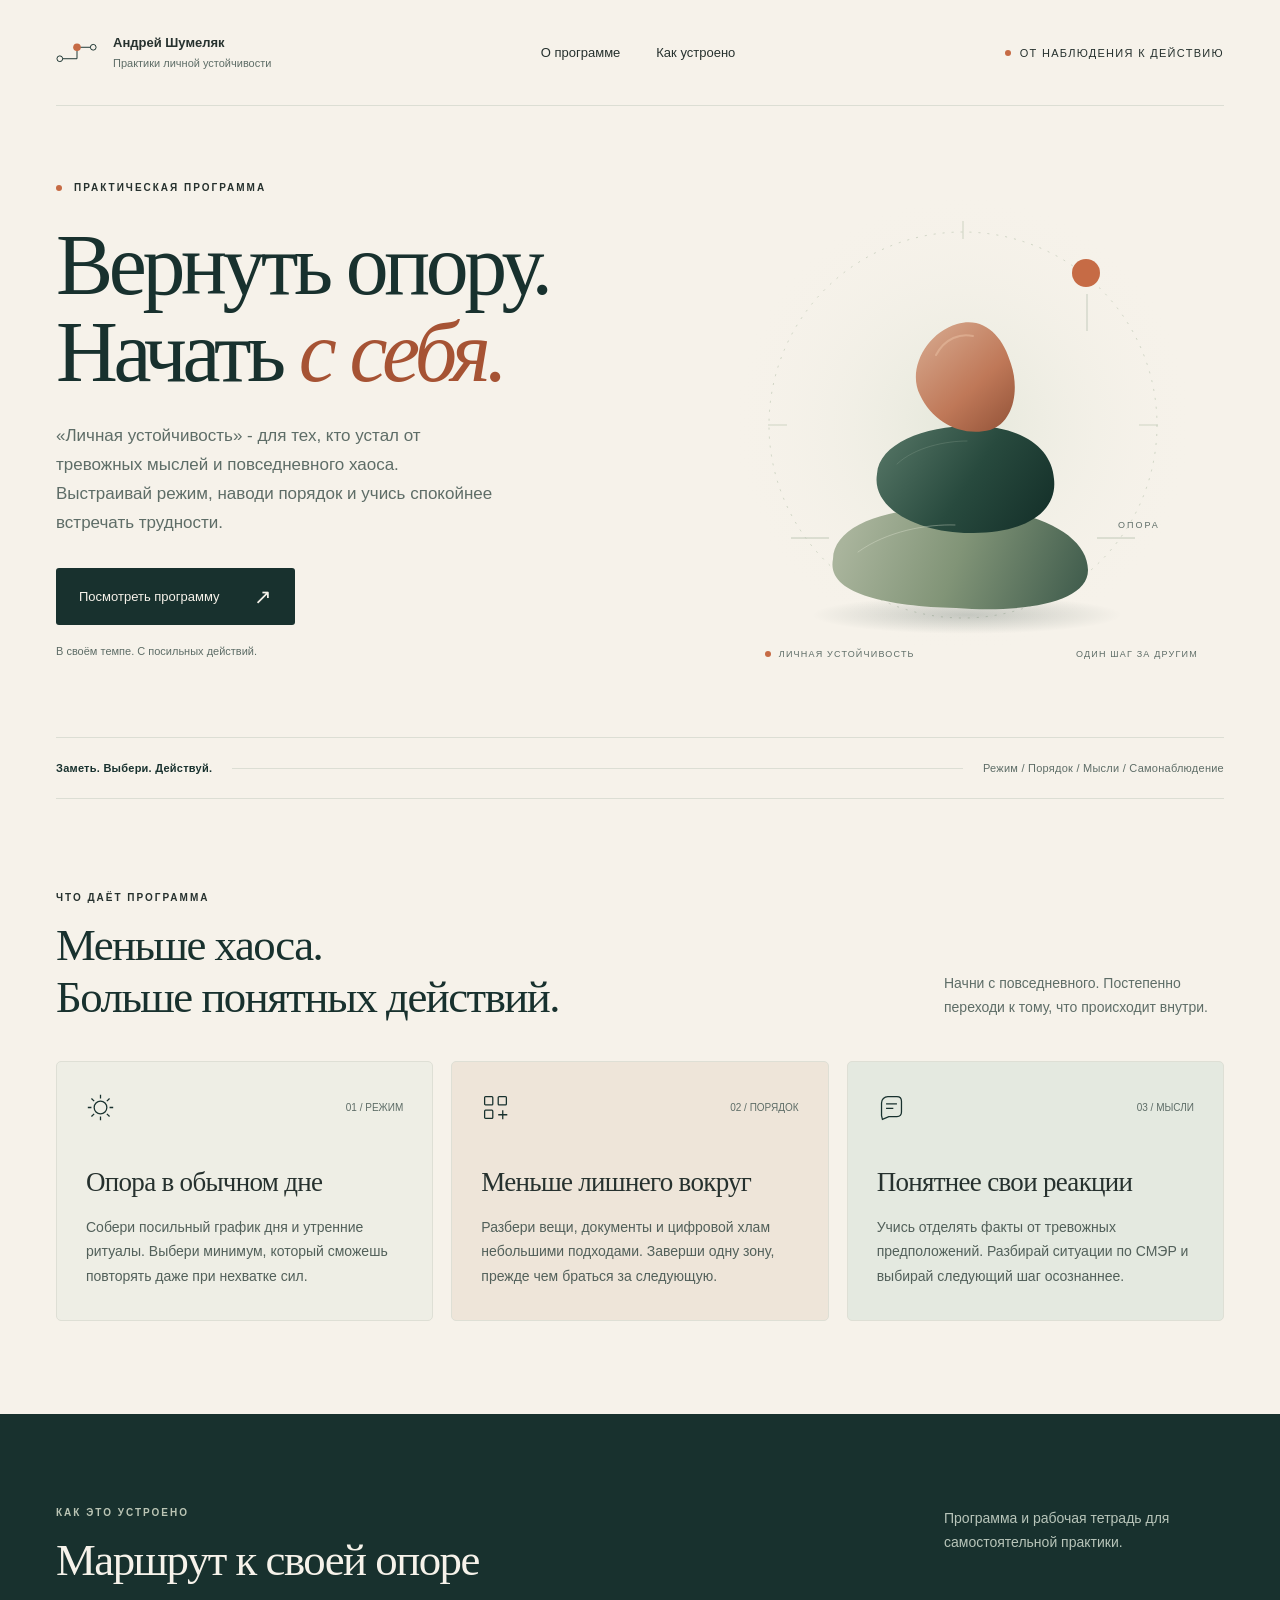
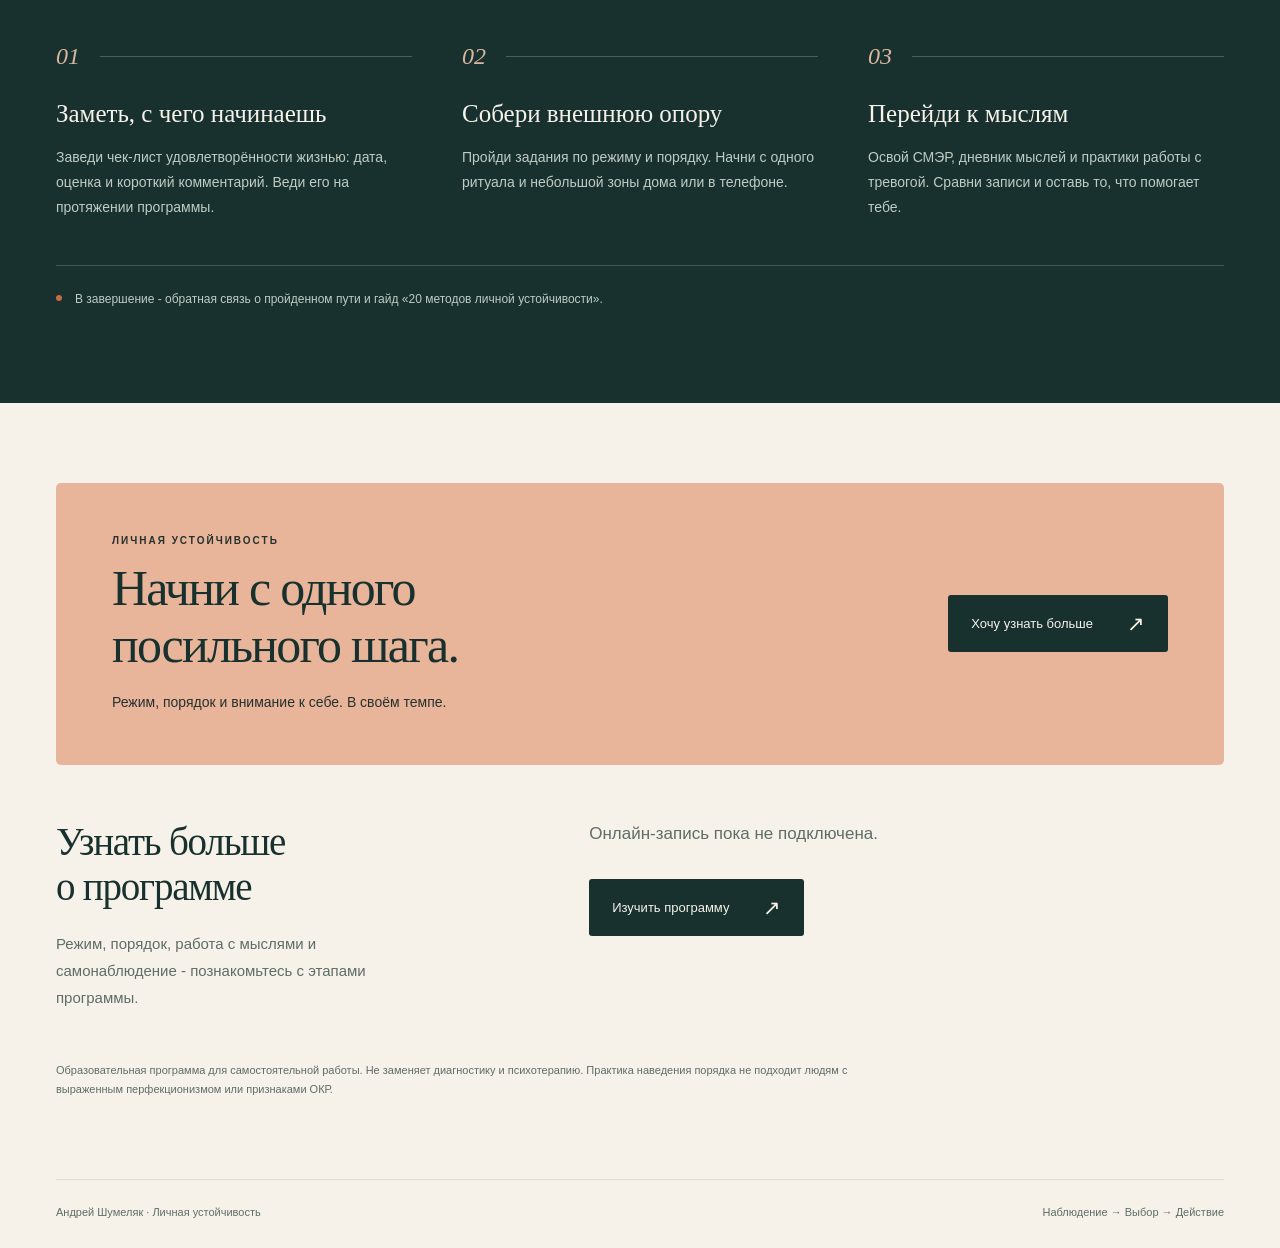
==== index.html @ 4fcd92a1 "Добавить публичную страницу программы" ====
<!doctype html>
<html lang="ru"><head><meta charset="utf-8"><meta name="viewport" content="width=device-width,initial-scale=1"><meta name="theme-color" content="#18312e"><meta name="description" content="Личная устойчивость - практическая программа Андрея Шумеляка. Режим, порядок и самонаблюдение: один посильный шаг за другим."><title>Личная устойчивость | Андрей Шумеляк</title>
<style>
:root{--paper:#f6f2ea;--forest:#18312e;--ink:#26312e;--muted:#5e6d67;--clay:#c66b45;--sage:#7b9172;--line:#dcded4}*{box-sizing:border-box}html{scroll-behavior:smooth;scroll-padding-top:28px}body{margin:0;background:var(--paper);color:var(--ink);font-family:Arial,sans-serif;-webkit-font-smoothing:antialiased}a{color:inherit;text-decoration:none}button{font:inherit}::selection{background:#e2ad92;color:var(--forest)}.wrap{width:min(1280px,calc(100% - 112px));margin:auto}.nav{height:106px;display:flex;align-items:center;justify-content:space-between;border-bottom:1px solid var(--line);gap:24px}.brand{display:flex;gap:15px;align-items:center;font-size:13px;line-height:1.5}.brand strong{display:block;font-weight:600}.brand span{color:var(--muted);font-size:11px}.route-icon{width:42px;height:30px;color:var(--forest)}.navlinks{display:flex;gap:36px;font-size:13px}.navlinks a{padding:12px 0}.navlinks a:hover{color:#93482c}.nav-end{font-size:11px;letter-spacing:1.3px;text-transform:uppercase;display:flex;align-items:center;gap:9px}.dot{width:6px;height:6px;display:inline-block;border-radius:50%;background:var(--clay)}.hero{position:relative;display:grid;grid-template-columns:1.2fr 1fr;gap:20px;align-items:center;padding:76px 0 65px}.eyebrow{font-size:10px;letter-spacing:2px;text-transform:uppercase;font-weight:600;display:flex;gap:12px;align-items:center}.hero h1{font:normal clamp(55px,6.7vw,96px)/1.01 Georgia,serif;letter-spacing:-4.4px;margin:30px 0 26px;color:var(--forest)}.hero h1 em{font-weight:normal;color:#a65334}.intro{max-width:440px;font-size:17px;line-height:1.7;color:var(--muted);margin:0 0 30px}.primary{display:inline-flex;gap:34px;align-items:center;background:var(--forest);color:var(--paper);padding:18px 23px;border:0;border-radius:3px;font-size:13px;transition:transform .25s,background .25s}.primary:hover{background:#284c43;transform:translateY(-3px)}.arrow{font-size:21px;line-height:1}.fine{font-size:11px;color:var(--muted);line-height:1.7}.hero .fine{margin-top:17px}.art{position:relative;align-self:stretch;min-height:485px;display:flex;align-items:center;justify-content:center}.art svg{width:100%;max-width:500px;overflow:visible}.art-label{position:absolute;bottom:13px;left:12%;right:5%;display:flex;justify-content:space-between;font-size:9px;color:var(--muted);letter-spacing:1.2px;text-transform:uppercase}.art-label span:first-child{display:flex;gap:8px;align-items:center}.orbit{transform-origin:250px 243px;animation:breathe 9s ease-in-out infinite}.art .floating{animation:float 8s ease-in-out infinite}.bridge{display:flex;gap:20px;align-items:center;padding:24px 0;border-top:1px solid var(--line);border-bottom:1px solid var(--line);font-size:11px;letter-spacing:.25px;color:var(--muted)}.bridge>span:first-child{color:var(--forest);font-weight:600;white-space:nowrap}.bridge .line{flex:1;height:1px;background:var(--line)}section{padding:93px 0}.section-head{display:flex;justify-content:space-between;gap:30px;align-items:end;margin-bottom:38px}.section-head h2{font:normal clamp(34px,3.5vw,48px)/1.15 Georgia,serif;letter-spacing:-1.5px;margin:17px 0 0;color:var(--forest)}.section-head>p{max-width:280px;font-size:14px;line-height:1.7;color:var(--muted);margin:0 0 3px}.cards{display:grid;grid-template-columns:repeat(3,1fr);gap:18px}.card{position:relative;padding:31px 29px 32px;border:1px solid #dedfd5;border-radius:5px;background:#eeeee5;transition:transform .35s,border-color .35s}.card:nth-child(2){background:#eee5d9}.card:nth-child(3){background:#e4e9e0}.card:hover{transform:translateY(-6px);border-color:#aab5a0}.card-top{display:flex;justify-content:space-between;align-items:center;margin-bottom:45px}.card-top span{font-size:10px;color:var(--muted)}.icon{width:29px;height:29px;stroke:var(--forest);stroke-width:1.4;fill:none}.card h3{font:normal 27px/1.18 Georgia,serif;letter-spacing:-.7px;margin:0 0 16px}.card p{font-size:14px;line-height:1.75;color:#52605a;margin:0}.process{background:var(--forest);color:var(--paper);position:relative;overflow:hidden}.process .eyebrow{color:#bbc5b5}.process .section-head{align-items:start}.process .section-head h2{color:var(--paper)}.process .section-head>p{color:#b8c5ba}.steps{display:grid;grid-template-columns:repeat(3,1fr);gap:50px;margin-top:56px}.step-number{display:flex;align-items:center;gap:20px;color:#d9b69d;font:italic 24px Georgia,serif;margin-bottom:29px}.step-number:after{content:'';height:1px;flex:1;background:#496058}.step h3{font:normal 25px/1.2 Georgia,serif;margin:0 0 16px}.step p{font-size:14px;line-height:1.8;margin:0;color:#c0cbc1}.process-note{border-top:1px solid #405a50;margin-top:45px;padding-top:23px;font-size:12px;line-height:1.7;color:#c0cbc1;display:flex;gap:13px}.process-note .dot{flex-shrink:0;margin-top:6px}.closing{padding:80px 0}.cta{background:#e8b49a;border-radius:5px;padding:52px 56px;display:flex;justify-content:space-between;align-items:center;gap:35px;position:relative;overflow:hidden}.cta h2{font:normal clamp(34px,3.9vw,53px)/1.14 Georgia,serif;letter-spacing:-1.7px;margin:15px 0 16px;max-width:690px;color:var(--forest)}.cta p{font-size:14px;line-height:1.6;max-width:550px;margin:0}.cta-action{flex-shrink:0;text-align:center}.cta button{min-width:180px;justify-content:space-between;cursor:pointer}.cta-action small{display:block;font-size:10px;margin-top:13px;color:#614b3c}.boundary{max-width:830px;color:var(--muted);font-size:11px;line-height:1.75;margin:25px 0 0}footer{padding:26px 0 30px;border-top:1px solid var(--line);display:flex;justify-content:space-between;font-size:11px;color:var(--muted);gap:20px}.reveal{opacity:1;transform:none}.motion .reveal{opacity:0;transform:translateY(22px);transition:opacity .7s,transform .7s}.motion .reveal.visible{opacity:1;transform:none}a:focus-visible,button:focus-visible{outline:3px solid #b65832;outline-offset:6px}@keyframes breathe{50%{transform:scale(1.04);opacity:.6}}@keyframes float{50%{transform:translateY(-7px)}}
@media(min-width:1500px){.hero{padding-top:96px;padding-bottom:85px}}@media(max-width:1000px){.wrap{width:calc(100% - 64px)}.nav-end{display:none}.hero h1{font-size:68px}.hero{padding:58px 0}.art{min-height:400px}.cards{gap:12px}.card{padding:25px 22px}.card h3{font-size:24px}.steps{gap:28px}.cta{padding:40px 35px}}
@media(max-width:850px){.wrap{width:calc(100% - 40px)}.nav{height:86px}.navlinks{gap:18px;font-size:11px}.brand{font-size:11px;gap:9px}.brand span{font-size:10px}.route-icon{width:32px}.hero{grid-template-columns:1fr;padding:43px 0 25px;gap:0}.hero h1{font-size:clamp(49px,12.6vw,76px);letter-spacing:-2.5px;margin:23px 0}.intro{font-size:16px;max-width:470px;margin-bottom:24px}.eyebrow{font-size:9px;letter-spacing:1.6px}.art{min-height:0;height:360px;max-width:390px;width:100%;margin:0 auto}.art svg{height:355px}.art-label{bottom:8px;left:5%;right:5%;font-size:8px}.bridge{font-size:10px;gap:13px;flex-wrap:wrap;line-height:1.7}.bridge .line{display:none}.bridge>span:last-child{width:100%}section{padding:60px 0}.section-head{display:block;margin-bottom:27px}.section-head h2{font-size:35px;letter-spacing:-1px}.section-head>p{margin-top:20px;max-width:340px;font-size:14px}.cards{grid-template-columns:1fr;gap:13px}.card{padding:25px 26px 28px}.card-top{margin-bottom:25px}.card h3{font-size:27px}.card p{font-size:14px}.steps{grid-template-columns:1fr;gap:31px;margin-top:34px}.step-number{margin-bottom:18px}.step h3{font-size:26px;margin-bottom:12px}.process-note{margin-top:32px}.closing{padding:45px 0}.cta{padding:32px 26px;display:block}.cta h2{font-size:36px;letter-spacing:-1px}.cta-action{text-align:left;margin-top:27px}.cta button{width:100%}.cta-action small{text-align:center}.boundary{font-size:11px}footer{font-size:10px;line-height:1.7;flex-direction:column;gap:8px}}@media(prefers-reduced-motion:reduce){html{scroll-behavior:auto}*,*:before,*:after{animation:none!important;transition:none!important}.motion .reveal{opacity:1;transform:none}}

/* Program information section */
.signup{padding:55px 0 10px;display:grid;grid-template-columns:.85fr 1.15fr;gap:64px;align-items:start;scroll-margin-top:30px}.signup h2{font:normal 39px/1.15 Georgia,serif;letter-spacing:-1.2px;margin:0 0 20px;color:var(--forest)}.signup-intro p{font-size:15px;line-height:1.8;color:var(--muted);max-width:340px}.lead-fields{display:grid;grid-template-columns:1fr 1fr;gap:20px}.lead-field{display:flex;flex-direction:column;gap:9px;font-size:13px;min-width:0}.lead-field input{width:100%;min-width:0;padding:15px 14px;border:1px solid #bfc7ba;border-radius:3px;background:#fffdf8;color:var(--ink);font:16px Arial,sans-serif;transition:border-color .2s}.lead-field input:focus{outline:2px solid var(--sage);outline-offset:2px;border-color:var(--forest)}.lead-field input[aria-invalid=true]{border-color:#a53d29}.field-error{font-size:12px;line-height:1.5;color:#963e2c}.field-error:empty{display:none}.form-submit{margin-top:24px;cursor:pointer;min-height:52px;gap:25px}.form-submit:disabled{opacity:.6;cursor:wait;transform:none}.form-note{font-size:11px;line-height:1.7;color:var(--muted);margin:14px 0 0}.form-status{font-size:14px;line-height:1.7;margin:18px 0 0;padding:0}.form-status:empty{display:none}.form-status[data-state=success]{background:#e4e9e0;color:var(--forest);padding:16px;border-left:3px solid var(--sage)}.form-status[data-state=error]{color:#963e2c}.cta-action .primary{min-width:190px;justify-content:space-between}
@media(max-width:850px){.signup{grid-template-columns:1fr;gap:20px;padding-top:40px}.signup h2{font-size:34px}.signup-intro p{max-width:none}.lead-fields{grid-template-columns:1fr;gap:18px}.form-submit{width:100%;justify-content:space-between}}
</style></head><body>
<div class="wrap"><header class="nav"><a class="brand" href="#top" aria-label="Андрей Шумеляк - в начало"><svg class="route-icon" viewBox="0 0 44 30" fill="none" aria-hidden="true"><path d="M4 21H22V9H39" stroke="currentColor"/><circle cx="4" cy="21" r="3" fill="#f6f2ea" stroke="currentColor"/><circle cx="22" cy="9" r="4" fill="#c66b45"/><circle cx="39" cy="9" r="3" fill="#f6f2ea" stroke="currentColor"/></svg><div><strong>Андрей Шумеляк</strong><span>Практики личной устойчивости</span></div></a><nav class="navlinks" aria-label="По странице"><a href="#inside">О программе</a><a href="#process">Как устроено</a></nav><div class="nav-end"><i class="dot"></i> От наблюдения к действию</div></header>
<main id="top"><div class="hero"><div><div class="eyebrow"><i class="dot"></i> Практическая программа</div><h1>Вернуть опору.<br>Начать <em>с себя.</em></h1><p class="intro">«Личная устойчивость» - для тех, кто устал от тревожных мыслей и повседневного хаоса. Выстраивай режим, наводи порядок и учись спокойнее встречать трудности.</p><a class="primary" href="#inside">Посмотреть программу <span class="arrow" aria-hidden="true">↗</span></a><p class="fine">В своём темпе. С посильных действий.</p></div>
<div class="art" role="img" aria-label="Три камня в равновесии: образ опоры, внимания и движения"><svg viewBox="0 0 500 490" fill="none" aria-hidden="true"><defs><linearGradient id="s1" x1="130" y1="360" x2="355" y2="445" gradientUnits="userSpaceOnUse"><stop stop-color="#a9b49c"/><stop offset=".47" stop-color="#819477"/><stop offset="1" stop-color="#425e4e"/></linearGradient><linearGradient id="s2" x1="180" y1="235" x2="345" y2="345" gradientUnits="userSpaceOnUse"><stop stop-color="#557565"/><stop offset=".5" stop-color="#284a3e"/><stop offset="1" stop-color="#122d27"/></linearGradient><linearGradient id="s3" x1="200" y1="160" x2="300" y2="270" gradientUnits="userSpaceOnUse"><stop stop-color="#d5a58a"/><stop offset=".5" stop-color="#bf7858"/><stop offset="1" stop-color="#874930"/></linearGradient><radialGradient id="halo"><stop stop-color="#e4e7da"/><stop offset="1" stop-color="#f6f2ea" stop-opacity="0"/></radialGradient><radialGradient id="shadow"><stop stop-color="#18312e" stop-opacity=".22"/><stop offset="1" stop-color="#18312e" stop-opacity="0"/></radialGradient><filter id="stone"><feTurbulence type="fractalNoise" baseFrequency=".7" numOctaves="3" stitchTiles="stitch" result="n"/><feColorMatrix in="n" type="saturate" values="0"/><feComposite in2="SourceGraphic" operator="in"/><feBlend in="SourceGraphic" mode="soft-light"/></filter></defs><circle cx="250" cy="243" r="232" fill="url(#halo)"/><g class="orbit" stroke="#bdc7b4" stroke-width=".7"><ellipse cx="250" cy="243" rx="194" ry="193" stroke-dasharray="2 7"/><path d="M55 243H74M426 243H445M250 39V57"/></g><circle cx="373" cy="91" r="14" fill="#c66b45"/><path d="M374 112V149" stroke="#c4cbbd"/><ellipse cx="254" cy="433" rx="155" ry="19" fill="url(#shadow)"/><g class="floating"><path d="M120 377C121 344 171 324 250 325C323 326 375 353 375 388C375 421 310 431 243 426C171 424 113 411 120 377Z" fill="url(#s1)"/><path d="M164 292C166 262 210 244 259 244C309 244 339 266 341 297C345 332 308 352 257 351C208 351 158 328 164 292Z" fill="url(#s2)"/><path d="M207 213C194 188 213 151 244 142C271 134 290 154 298 182C307 209 300 241 277 248C249 255 220 241 207 213Z" fill="url(#s3)"/><path d="M223 173C232 156 248 151 260 154" stroke="#edc5a9" stroke-opacity=".45" stroke-width="2" stroke-linecap="round"/><path d="M184 282C202 265 233 259 254 259" stroke="#a9bba7" stroke-opacity=".22" stroke-linecap="round"/><path d="M145 370C174 349 214 342 242 343" stroke="#e5e9d8" stroke-opacity=".36" stroke-linecap="round"/></g><path d="M78 356H116M384 356H422" stroke="#c1c9b8"/><text x="405" y="346" font-family="Arial" font-size="9" fill="#5e6d67" letter-spacing="2">ОПОРА</text></svg><div class="art-label"><span><i class="dot"></i> Личная устойчивость</span><span>Один шаг за другим</span></div></div></div>
<div class="bridge"><span>Заметь. Выбери. Действуй.</span><span class="line"></span><span>Режим / Порядок / Мысли / Самонаблюдение</span></div>
<section id="inside"><div class="section-head reveal"><div><div class="eyebrow">Что даёт программа</div><h2>Меньше хаоса.<br>Больше понятных действий.</h2></div><p>Начни с повседневного. Постепенно переходи к тому, что происходит внутри.</p></div><div class="cards">
<article class="card reveal"><div class="card-top"><svg class="icon" viewBox="0 0 32 32" aria-hidden="true"><circle cx="16" cy="16" r="7"/><path d="M16 2V6M16 26V30M2 16H6M26 16H30M6 6L9 9M23 23L26 26M26 6L23 9M9 23L6 26"/></svg><span>01 / РЕЖИМ</span></div><h3>Опора в обычном дне</h3><p>Собери посильный график дня и утренние ритуалы. Выбери минимум, который сможешь повторять даже при нехватке сил.</p></article>
<article class="card reveal"><div class="card-top"><svg class="icon" viewBox="0 0 32 32" aria-hidden="true"><rect x="4" y="4" width="9" height="9" rx="1"/><rect x="19" y="4" width="9" height="9" rx="1"/><rect x="4" y="19" width="9" height="9" rx="1"/><path d="M19 24H29M24 19V29"/></svg><span>02 / ПОРЯДОК</span></div><h3>Меньше лишнего вокруг</h3><p>Разбери вещи, документы и цифровой хлам небольшими подходами. Заверши одну зону, прежде чем браться за следующую.</p></article>
<article class="card reveal"><div class="card-top"><svg class="icon" viewBox="0 0 32 32" aria-hidden="true"><path d="M5 25V11C5 7 8 4 12 4H22C25 4 27 6 27 9V21C27 24 25 26 22 26H13L6 29Z"/><path d="M10 12H22M10 17H18"/></svg><span>03 / МЫСЛИ</span></div><h3>Понятнее свои реакции</h3><p>Учись отделять факты от тревожных предположений. Разбирай ситуации по СМЭР и выбирай следующий шаг осознаннее.</p></article></div></section></main></div>
<section class="process" id="process"><div class="wrap"><div class="section-head reveal"><div><div class="eyebrow">Как это устроено</div><h2>Маршрут к своей опоре</h2></div><p>Программа и рабочая тетрадь для самостоятельной практики.</p></div><div class="steps"><article class="step reveal"><div class="step-number">01</div><h3>Заметь, с чего начинаешь</h3><p>Заведи чек-лист удовлетворённости жизнью: дата, оценка и короткий комментарий. Веди его на протяжении программы.</p></article><article class="step reveal"><div class="step-number">02</div><h3>Собери внешнюю опору</h3><p>Пройди задания по режиму и порядку. Начни с одного ритуала и небольшой зоны дома или в телефоне.</p></article><article class="step reveal"><div class="step-number">03</div><h3>Перейди к мыслям</h3><p>Освой СМЭР, дневник мыслей и практики работы с тревогой. Сравни записи и оставь то, что помогает тебе.</p></article></div><div class="process-note reveal"><i class="dot"></i><span>В завершение - обратная связь о пройденном пути и гайд «20 методов личной устойчивости».</span></div></div></section>
<div class="wrap"><section class="closing"><div class="cta reveal"><div><div class="eyebrow">Личная устойчивость</div><h2>Начни с одного<br>посильного шага.</h2><p>Режим, порядок и внимание к себе. В своём темпе.</p></div><div class="cta-action"><a class="primary" href="#interest">Хочу узнать больше <span class="arrow" aria-hidden="true">↗</span></a></div></div><div class="signup" id="interest"><div class="signup-intro"><h2>Узнать больше<br>о программе</h2><p>Режим, порядок, работа с мыслями и самонаблюдение - познакомьтесь с этапами программы.</p></div><div><p class="intro">Онлайн-запись пока не подключена.</p><a class="primary" href="#process">Изучить программу <span class="arrow" aria-hidden="true">↗</span></a></div></div><p class="boundary">Образовательная программа для самостоятельной работы. Не заменяет диагностику и психотерапию. Практика наведения порядка не подходит людям с выраженным перфекционизмом или признаками ОКР.</p></section><footer><span>Андрей Шумеляк · Личная устойчивость</span><span>Наблюдение → Выбор → Действие</span></footer></div>
<script>if('IntersectionObserver' in window&&!window.matchMedia('(prefers-reduced-motion: reduce)').matches){document.documentElement.classList.add('motion');const observer=new IntersectionObserver(entries=>entries.forEach(entry=>{if(entry.isIntersecting){entry.target.classList.add('visible');observer.unobserve(entry.target)}}),{threshold:.08});document.querySelectorAll('.reveal').forEach(el=>observer.observe(el));}
</script></body></html>
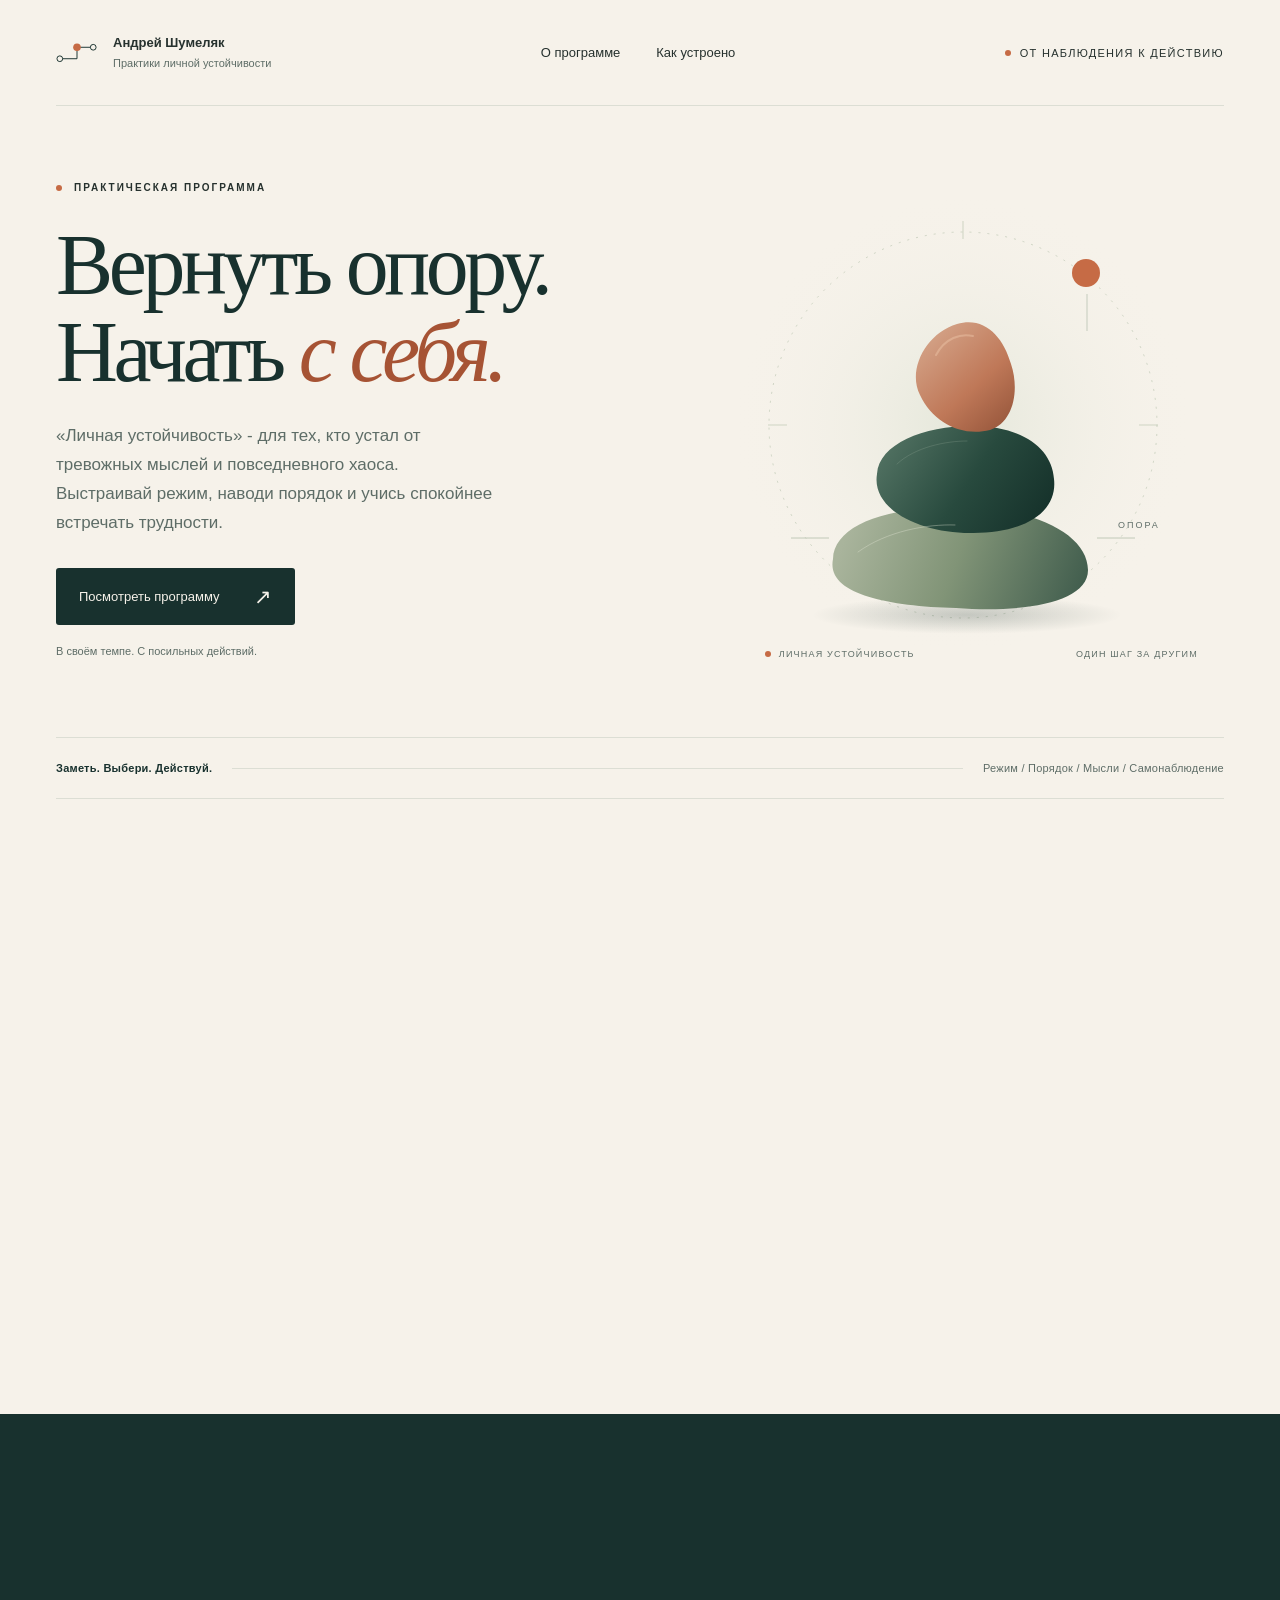
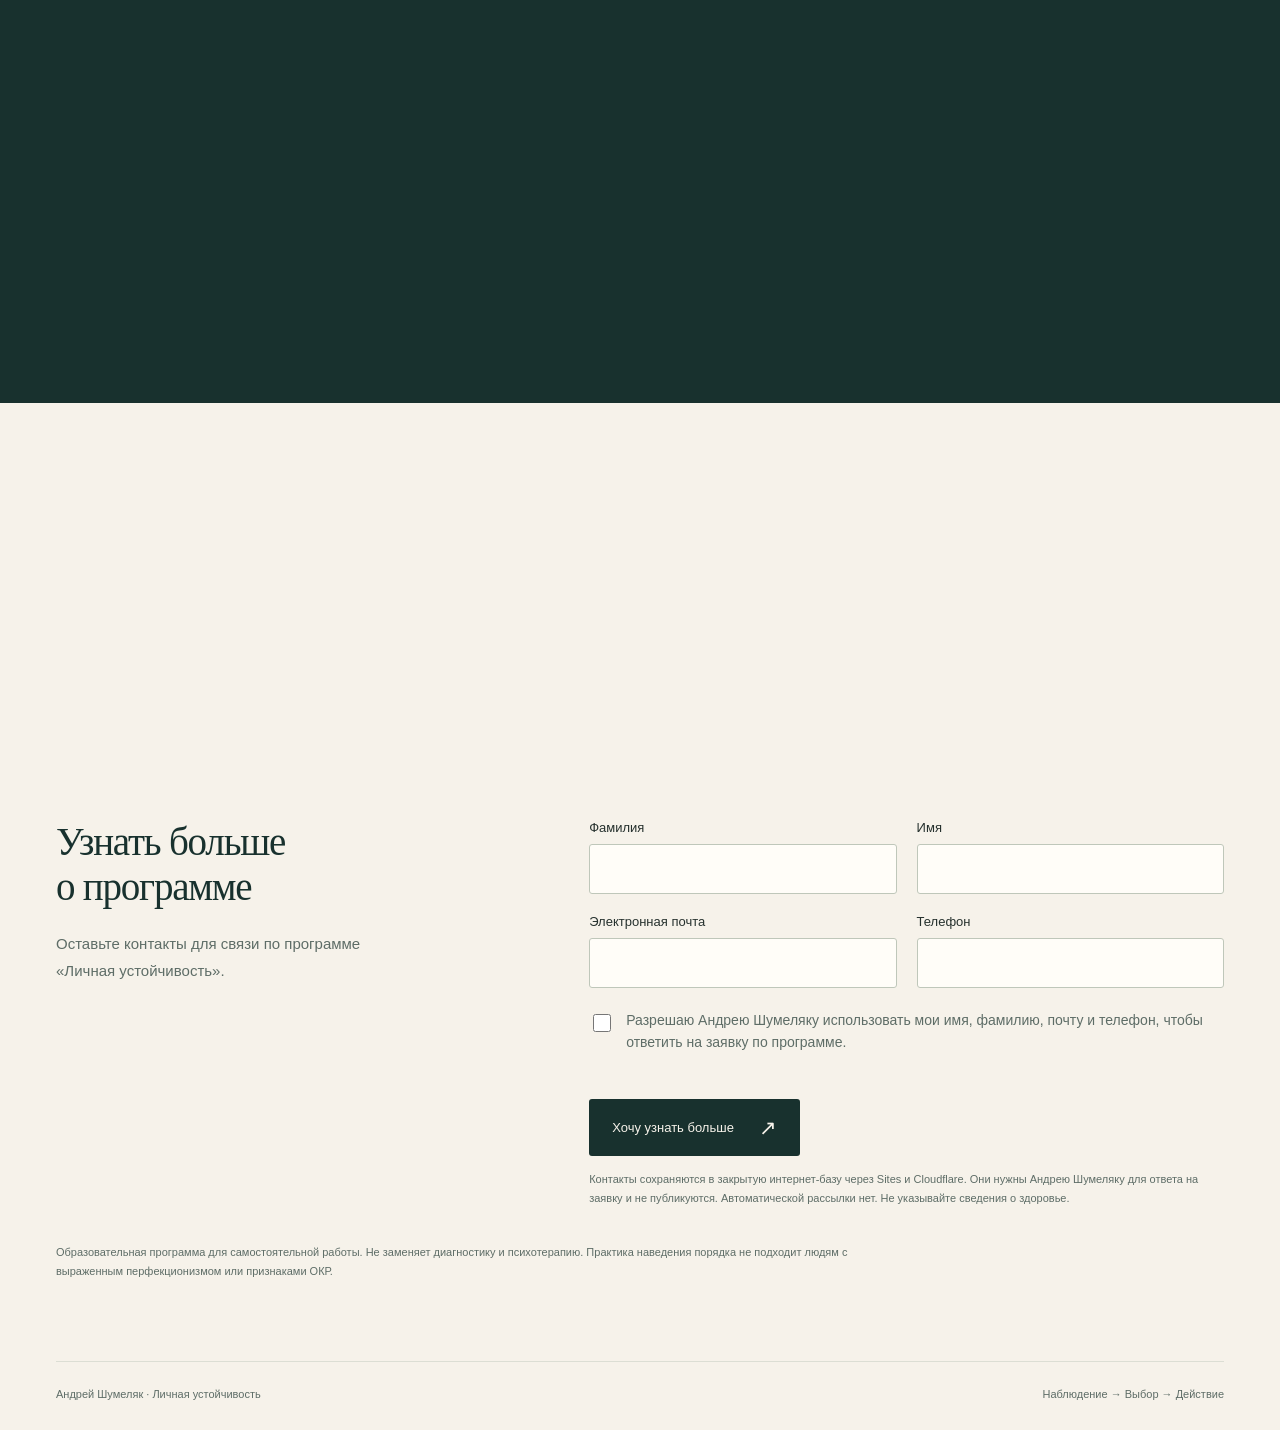
==== commit 6a2388e2: "Подключить форму записи к закрытой интернет-базе" ====
--- a/index.html
+++ b/index.html
@@ -1,14 +1,14 @@
 <!doctype html>
-<html lang="ru"><head><meta charset="utf-8"><meta name="viewport" content="width=device-width,initial-scale=1"><meta name="theme-color" content="#18312e"><meta name="description" content="Личная устойчивость - практическая программа Андрея Шумеляка. Режим, порядок и самонаблюдение: один посильный шаг за другим."><title>Личная устойчивость | Андрей Шумеляк</title>
+<html lang="ru"><head><meta charset="utf-8"><meta http-equiv="Content-Security-Policy" content="default-src 'none'; script-src 'sha256-0tBZiPQP0I+JJYmW9wgpjTgu9syqEyQ4P0UiiS9YAo8='; style-src 'sha256-eprgKsKW7F1FE5gY3X8EFZWYe9ZtHZqOLIfw4FFIK3U='; img-src 'self' data:; connect-src https://lichnaya-ustoychivost-zapis.smallpearl3.chatgpt.site; form-action https://lichnaya-ustoychivost-zapis.smallpearl3.chatgpt.site; base-uri 'none'"><meta name="viewport" content="width=device-width,initial-scale=1"><meta name="theme-color" content="#18312e"><meta name="description" content="Личная устойчивость - практическая программа Андрея Шумеляка. Режим, порядок и самонаблюдение: один посильный шаг за другим."><title>Личная устойчивость | Андрей Шумеляк</title>
 <style>
 :root{--paper:#f6f2ea;--forest:#18312e;--ink:#26312e;--muted:#5e6d67;--clay:#c66b45;--sage:#7b9172;--line:#dcded4}*{box-sizing:border-box}html{scroll-behavior:smooth;scroll-padding-top:28px}body{margin:0;background:var(--paper);color:var(--ink);font-family:Arial,sans-serif;-webkit-font-smoothing:antialiased}a{color:inherit;text-decoration:none}button{font:inherit}::selection{background:#e2ad92;color:var(--forest)}.wrap{width:min(1280px,calc(100% - 112px));margin:auto}.nav{height:106px;display:flex;align-items:center;justify-content:space-between;border-bottom:1px solid var(--line);gap:24px}.brand{display:flex;gap:15px;align-items:center;font-size:13px;line-height:1.5}.brand strong{display:block;font-weight:600}.brand span{color:var(--muted);font-size:11px}.route-icon{width:42px;height:30px;color:var(--forest)}.navlinks{display:flex;gap:36px;font-size:13px}.navlinks a{padding:12px 0}.navlinks a:hover{color:#93482c}.nav-end{font-size:11px;letter-spacing:1.3px;text-transform:uppercase;display:flex;align-items:center;gap:9px}.dot{width:6px;height:6px;display:inline-block;border-radius:50%;background:var(--clay)}.hero{position:relative;display:grid;grid-template-columns:1.2fr 1fr;gap:20px;align-items:center;padding:76px 0 65px}.eyebrow{font-size:10px;letter-spacing:2px;text-transform:uppercase;font-weight:600;display:flex;gap:12px;align-items:center}.hero h1{font:normal clamp(55px,6.7vw,96px)/1.01 Georgia,serif;letter-spacing:-4.4px;margin:30px 0 26px;color:var(--forest)}.hero h1 em{font-weight:normal;color:#a65334}.intro{max-width:440px;font-size:17px;line-height:1.7;color:var(--muted);margin:0 0 30px}.primary{display:inline-flex;gap:34px;align-items:center;background:var(--forest);color:var(--paper);padding:18px 23px;border:0;border-radius:3px;font-size:13px;transition:transform .25s,background .25s}.primary:hover{background:#284c43;transform:translateY(-3px)}.arrow{font-size:21px;line-height:1}.fine{font-size:11px;color:var(--muted);line-height:1.7}.hero .fine{margin-top:17px}.art{position:relative;align-self:stretch;min-height:485px;display:flex;align-items:center;justify-content:center}.art svg{width:100%;max-width:500px;overflow:visible}.art-label{position:absolute;bottom:13px;left:12%;right:5%;display:flex;justify-content:space-between;font-size:9px;color:var(--muted);letter-spacing:1.2px;text-transform:uppercase}.art-label span:first-child{display:flex;gap:8px;align-items:center}.orbit{transform-origin:250px 243px;animation:breathe 9s ease-in-out infinite}.art .floating{animation:float 8s ease-in-out infinite}.bridge{display:flex;gap:20px;align-items:center;padding:24px 0;border-top:1px solid var(--line);border-bottom:1px solid var(--line);font-size:11px;letter-spacing:.25px;color:var(--muted)}.bridge>span:first-child{color:var(--forest);font-weight:600;white-space:nowrap}.bridge .line{flex:1;height:1px;background:var(--line)}section{padding:93px 0}.section-head{display:flex;justify-content:space-between;gap:30px;align-items:end;margin-bottom:38px}.section-head h2{font:normal clamp(34px,3.5vw,48px)/1.15 Georgia,serif;letter-spacing:-1.5px;margin:17px 0 0;color:var(--forest)}.section-head>p{max-width:280px;font-size:14px;line-height:1.7;color:var(--muted);margin:0 0 3px}.cards{display:grid;grid-template-columns:repeat(3,1fr);gap:18px}.card{position:relative;padding:31px 29px 32px;border:1px solid #dedfd5;border-radius:5px;background:#eeeee5;transition:transform .35s,border-color .35s}.card:nth-child(2){background:#eee5d9}.card:nth-child(3){background:#e4e9e0}.card:hover{transform:translateY(-6px);border-color:#aab5a0}.card-top{display:flex;justify-content:space-between;align-items:center;margin-bottom:45px}.card-top span{font-size:10px;color:var(--muted)}.icon{width:29px;height:29px;stroke:var(--forest);stroke-width:1.4;fill:none}.card h3{font:normal 27px/1.18 Georgia,serif;letter-spacing:-.7px;margin:0 0 16px}.card p{font-size:14px;line-height:1.75;color:#52605a;margin:0}.process{background:var(--forest);color:var(--paper);position:relative;overflow:hidden}.process .eyebrow{color:#bbc5b5}.process .section-head{align-items:start}.process .section-head h2{color:var(--paper)}.process .section-head>p{color:#b8c5ba}.steps{display:grid;grid-template-columns:repeat(3,1fr);gap:50px;margin-top:56px}.step-number{display:flex;align-items:center;gap:20px;color:#d9b69d;font:italic 24px Georgia,serif;margin-bottom:29px}.step-number:after{content:'';height:1px;flex:1;background:#496058}.step h3{font:normal 25px/1.2 Georgia,serif;margin:0 0 16px}.step p{font-size:14px;line-height:1.8;margin:0;color:#c0cbc1}.process-note{border-top:1px solid #405a50;margin-top:45px;padding-top:23px;font-size:12px;line-height:1.7;color:#c0cbc1;display:flex;gap:13px}.process-note .dot{flex-shrink:0;margin-top:6px}.closing{padding:80px 0}.cta{background:#e8b49a;border-radius:5px;padding:52px 56px;display:flex;justify-content:space-between;align-items:center;gap:35px;position:relative;overflow:hidden}.cta h2{font:normal clamp(34px,3.9vw,53px)/1.14 Georgia,serif;letter-spacing:-1.7px;margin:15px 0 16px;max-width:690px;color:var(--forest)}.cta p{font-size:14px;line-height:1.6;max-width:550px;margin:0}.cta-action{flex-shrink:0;text-align:center}.cta button{min-width:180px;justify-content:space-between;cursor:pointer}.cta-action small{display:block;font-size:10px;margin-top:13px;color:#614b3c}.boundary{max-width:830px;color:var(--muted);font-size:11px;line-height:1.75;margin:25px 0 0}footer{padding:26px 0 30px;border-top:1px solid var(--line);display:flex;justify-content:space-between;font-size:11px;color:var(--muted);gap:20px}.reveal{opacity:1;transform:none}.motion .reveal{opacity:0;transform:translateY(22px);transition:opacity .7s,transform .7s}.motion .reveal.visible{opacity:1;transform:none}a:focus-visible,button:focus-visible{outline:3px solid #b65832;outline-offset:6px}@keyframes breathe{50%{transform:scale(1.04);opacity:.6}}@keyframes float{50%{transform:translateY(-7px)}}
 @media(min-width:1500px){.hero{padding-top:96px;padding-bottom:85px}}@media(max-width:1000px){.wrap{width:calc(100% - 64px)}.nav-end{display:none}.hero h1{font-size:68px}.hero{padding:58px 0}.art{min-height:400px}.cards{gap:12px}.card{padding:25px 22px}.card h3{font-size:24px}.steps{gap:28px}.cta{padding:40px 35px}}
 @media(max-width:850px){.wrap{width:calc(100% - 40px)}.nav{height:86px}.navlinks{gap:18px;font-size:11px}.brand{font-size:11px;gap:9px}.brand span{font-size:10px}.route-icon{width:32px}.hero{grid-template-columns:1fr;padding:43px 0 25px;gap:0}.hero h1{font-size:clamp(49px,12.6vw,76px);letter-spacing:-2.5px;margin:23px 0}.intro{font-size:16px;max-width:470px;margin-bottom:24px}.eyebrow{font-size:9px;letter-spacing:1.6px}.art{min-height:0;height:360px;max-width:390px;width:100%;margin:0 auto}.art svg{height:355px}.art-label{bottom:8px;left:5%;right:5%;font-size:8px}.bridge{font-size:10px;gap:13px;flex-wrap:wrap;line-height:1.7}.bridge .line{display:none}.bridge>span:last-child{width:100%}section{padding:60px 0}.section-head{display:block;margin-bottom:27px}.section-head h2{font-size:35px;letter-spacing:-1px}.section-head>p{margin-top:20px;max-width:340px;font-size:14px}.cards{grid-template-columns:1fr;gap:13px}.card{padding:25px 26px 28px}.card-top{margin-bottom:25px}.card h3{font-size:27px}.card p{font-size:14px}.steps{grid-template-columns:1fr;gap:31px;margin-top:34px}.step-number{margin-bottom:18px}.step h3{font-size:26px;margin-bottom:12px}.process-note{margin-top:32px}.closing{padding:45px 0}.cta{padding:32px 26px;display:block}.cta h2{font-size:36px;letter-spacing:-1px}.cta-action{text-align:left;margin-top:27px}.cta button{width:100%}.cta-action small{text-align:center}.boundary{font-size:11px}footer{font-size:10px;line-height:1.7;flex-direction:column;gap:8px}}@media(prefers-reduced-motion:reduce){html{scroll-behavior:auto}*,*:before,*:after{animation:none!important;transition:none!important}.motion .reveal{opacity:1;transform:none}}
 
-/* Program information section */
+/* Local interest form */
 .signup{padding:55px 0 10px;display:grid;grid-template-columns:.85fr 1.15fr;gap:64px;align-items:start;scroll-margin-top:30px}.signup h2{font:normal 39px/1.15 Georgia,serif;letter-spacing:-1.2px;margin:0 0 20px;color:var(--forest)}.signup-intro p{font-size:15px;line-height:1.8;color:var(--muted);max-width:340px}.lead-fields{display:grid;grid-template-columns:1fr 1fr;gap:20px}.lead-field{display:flex;flex-direction:column;gap:9px;font-size:13px;min-width:0}.lead-field input{width:100%;min-width:0;padding:15px 14px;border:1px solid #bfc7ba;border-radius:3px;background:#fffdf8;color:var(--ink);font:16px Arial,sans-serif;transition:border-color .2s}.lead-field input:focus{outline:2px solid var(--sage);outline-offset:2px;border-color:var(--forest)}.lead-field input[aria-invalid=true]{border-color:#a53d29}.field-error{font-size:12px;line-height:1.5;color:#963e2c}.field-error:empty{display:none}.form-submit{margin-top:24px;cursor:pointer;min-height:52px;gap:25px}.form-submit:disabled{opacity:.6;cursor:wait;transform:none}.form-note{font-size:11px;line-height:1.7;color:var(--muted);margin:14px 0 0}.form-status{font-size:14px;line-height:1.7;margin:18px 0 0;padding:0}.form-status:empty{display:none}.form-status[data-state=success]{background:#e4e9e0;color:var(--forest);padding:16px;border-left:3px solid var(--sage)}.form-status[data-state=error]{color:#963e2c}.cta-action .primary{min-width:190px;justify-content:space-between}
 @media(max-width:850px){.signup{grid-template-columns:1fr;gap:20px;padding-top:40px}.signup h2{font-size:34px}.signup-intro p{max-width:none}.lead-fields{grid-template-columns:1fr;gap:18px}.form-submit{width:100%;justify-content:space-between}}
-</style></head><body>
+.spam-trap{position:absolute;width:1px;height:1px;overflow:hidden;clip-path:inset(50%)}.consent{display:flex;align-items:flex-start;gap:12px;margin:22px 0;color:var(--muted);font-size:14px;line-height:1.55}.consent input{margin-top:4px;flex-shrink:0;width:18px;height:18px;accent-color:var(--forest)}</style></head><body>
 <div class="wrap"><header class="nav"><a class="brand" href="#top" aria-label="Андрей Шумеляк - в начало"><svg class="route-icon" viewBox="0 0 44 30" fill="none" aria-hidden="true"><path d="M4 21H22V9H39" stroke="currentColor"/><circle cx="4" cy="21" r="3" fill="#f6f2ea" stroke="currentColor"/><circle cx="22" cy="9" r="4" fill="#c66b45"/><circle cx="39" cy="9" r="3" fill="#f6f2ea" stroke="currentColor"/></svg><div><strong>Андрей Шумеляк</strong><span>Практики личной устойчивости</span></div></a><nav class="navlinks" aria-label="По странице"><a href="#inside">О программе</a><a href="#process">Как устроено</a></nav><div class="nav-end"><i class="dot"></i> От наблюдения к действию</div></header>
 <main id="top"><div class="hero"><div><div class="eyebrow"><i class="dot"></i> Практическая программа</div><h1>Вернуть опору.<br>Начать <em>с себя.</em></h1><p class="intro">«Личная устойчивость» - для тех, кто устал от тревожных мыслей и повседневного хаоса. Выстраивай режим, наводи порядок и учись спокойнее встречать трудности.</p><a class="primary" href="#inside">Посмотреть программу <span class="arrow" aria-hidden="true">↗</span></a><p class="fine">В своём темпе. С посильных действий.</p></div>
 <div class="art" role="img" aria-label="Три камня в равновесии: образ опоры, внимания и движения"><svg viewBox="0 0 500 490" fill="none" aria-hidden="true"><defs><linearGradient id="s1" x1="130" y1="360" x2="355" y2="445" gradientUnits="userSpaceOnUse"><stop stop-color="#a9b49c"/><stop offset=".47" stop-color="#819477"/><stop offset="1" stop-color="#425e4e"/></linearGradient><linearGradient id="s2" x1="180" y1="235" x2="345" y2="345" gradientUnits="userSpaceOnUse"><stop stop-color="#557565"/><stop offset=".5" stop-color="#284a3e"/><stop offset="1" stop-color="#122d27"/></linearGradient><linearGradient id="s3" x1="200" y1="160" x2="300" y2="270" gradientUnits="userSpaceOnUse"><stop stop-color="#d5a58a"/><stop offset=".5" stop-color="#bf7858"/><stop offset="1" stop-color="#874930"/></linearGradient><radialGradient id="halo"><stop stop-color="#e4e7da"/><stop offset="1" stop-color="#f6f2ea" stop-opacity="0"/></radialGradient><radialGradient id="shadow"><stop stop-color="#18312e" stop-opacity=".22"/><stop offset="1" stop-color="#18312e" stop-opacity="0"/></radialGradient><filter id="stone"><feTurbulence type="fractalNoise" baseFrequency=".7" numOctaves="3" stitchTiles="stitch" result="n"/><feColorMatrix in="n" type="saturate" values="0"/><feComposite in2="SourceGraphic" operator="in"/><feBlend in="SourceGraphic" mode="soft-light"/></filter></defs><circle cx="250" cy="243" r="232" fill="url(#halo)"/><g class="orbit" stroke="#bdc7b4" stroke-width=".7"><ellipse cx="250" cy="243" rx="194" ry="193" stroke-dasharray="2 7"/><path d="M55 243H74M426 243H445M250 39V57"/></g><circle cx="373" cy="91" r="14" fill="#c66b45"/><path d="M374 112V149" stroke="#c4cbbd"/><ellipse cx="254" cy="433" rx="155" ry="19" fill="url(#shadow)"/><g class="floating"><path d="M120 377C121 344 171 324 250 325C323 326 375 353 375 388C375 421 310 431 243 426C171 424 113 411 120 377Z" fill="url(#s1)"/><path d="M164 292C166 262 210 244 259 244C309 244 339 266 341 297C345 332 308 352 257 351C208 351 158 328 164 292Z" fill="url(#s2)"/><path d="M207 213C194 188 213 151 244 142C271 134 290 154 298 182C307 209 300 241 277 248C249 255 220 241 207 213Z" fill="url(#s3)"/><path d="M223 173C232 156 248 151 260 154" stroke="#edc5a9" stroke-opacity=".45" stroke-width="2" stroke-linecap="round"/><path d="M184 282C202 265 233 259 254 259" stroke="#a9bba7" stroke-opacity=".22" stroke-linecap="round"/><path d="M145 370C174 349 214 342 242 343" stroke="#e5e9d8" stroke-opacity=".36" stroke-linecap="round"/></g><path d="M78 356H116M384 356H422" stroke="#c1c9b8"/><text x="405" y="346" font-family="Arial" font-size="9" fill="#5e6d67" letter-spacing="2">ОПОРА</text></svg><div class="art-label"><span><i class="dot"></i> Личная устойчивость</span><span>Один шаг за другим</span></div></div></div>
@@ -18,6 +18,34 @@
 <article class="card reveal"><div class="card-top"><svg class="icon" viewBox="0 0 32 32" aria-hidden="true"><rect x="4" y="4" width="9" height="9" rx="1"/><rect x="19" y="4" width="9" height="9" rx="1"/><rect x="4" y="19" width="9" height="9" rx="1"/><path d="M19 24H29M24 19V29"/></svg><span>02 / ПОРЯДОК</span></div><h3>Меньше лишнего вокруг</h3><p>Разбери вещи, документы и цифровой хлам небольшими подходами. Заверши одну зону, прежде чем браться за следующую.</p></article>
 <article class="card reveal"><div class="card-top"><svg class="icon" viewBox="0 0 32 32" aria-hidden="true"><path d="M5 25V11C5 7 8 4 12 4H22C25 4 27 6 27 9V21C27 24 25 26 22 26H13L6 29Z"/><path d="M10 12H22M10 17H18"/></svg><span>03 / МЫСЛИ</span></div><h3>Понятнее свои реакции</h3><p>Учись отделять факты от тревожных предположений. Разбирай ситуации по СМЭР и выбирай следующий шаг осознаннее.</p></article></div></section></main></div>
 <section class="process" id="process"><div class="wrap"><div class="section-head reveal"><div><div class="eyebrow">Как это устроено</div><h2>Маршрут к своей опоре</h2></div><p>Программа и рабочая тетрадь для самостоятельной практики.</p></div><div class="steps"><article class="step reveal"><div class="step-number">01</div><h3>Заметь, с чего начинаешь</h3><p>Заведи чек-лист удовлетворённости жизнью: дата, оценка и короткий комментарий. Веди его на протяжении программы.</p></article><article class="step reveal"><div class="step-number">02</div><h3>Собери внешнюю опору</h3><p>Пройди задания по режиму и порядку. Начни с одного ритуала и небольшой зоны дома или в телефоне.</p></article><article class="step reveal"><div class="step-number">03</div><h3>Перейди к мыслям</h3><p>Освой СМЭР, дневник мыслей и практики работы с тревогой. Сравни записи и оставь то, что помогает тебе.</p></article></div><div class="process-note reveal"><i class="dot"></i><span>В завершение - обратная связь о пройденном пути и гайд «20 методов личной устойчивости».</span></div></div></section>
-<div class="wrap"><section class="closing"><div class="cta reveal"><div><div class="eyebrow">Личная устойчивость</div><h2>Начни с одного<br>посильного шага.</h2><p>Режим, порядок и внимание к себе. В своём темпе.</p></div><div class="cta-action"><a class="primary" href="#interest">Хочу узнать больше <span class="arrow" aria-hidden="true">↗</span></a></div></div><div class="signup" id="interest"><div class="signup-intro"><h2>Узнать больше<br>о программе</h2><p>Режим, порядок, работа с мыслями и самонаблюдение - познакомьтесь с этапами программы.</p></div><div><p class="intro">Онлайн-запись пока не подключена.</p><a class="primary" href="#process">Изучить программу <span class="arrow" aria-hidden="true">↗</span></a></div></div><p class="boundary">Образовательная программа для самостоятельной работы. Не заменяет диагностику и психотерапию. Практика наведения порядка не подходит людям с выраженным перфекционизмом или признаками ОКР.</p></section><footer><span>Андрей Шумеляк · Личная устойчивость</span><span>Наблюдение → Выбор → Действие</span></footer></div>
+<div class="wrap"><section class="closing"><div class="cta reveal"><div><div class="eyebrow">Личная устойчивость</div><h2>Начни с одного<br>посильного шага.</h2><p>Режим, порядок и внимание к себе. В своём темпе.</p></div><div class="cta-action"><a class="primary" href="#interest">Хочу узнать больше <span class="arrow" aria-hidden="true">↗</span></a></div></div><div class="signup" id="interest"><div class="signup-intro"><h2>Узнать больше<br>о программе</h2><p>Оставьте контакты для связи по программе «Личная устойчивость».</p></div><form id="interest-form" action="https://lichnaya-ustoychivost-zapis.smallpearl3.chatgpt.site/api/leads" method="post"><div class="lead-fields"><label class="lead-field" for="last-name">Фамилия<input id="last-name" name="last_name" autocomplete="family-name" maxlength="80" required aria-describedby="last-name-error"><span id="last-name-error" class="field-error"></span></label><label class="lead-field" for="first-name">Имя<input id="first-name" name="first_name" autocomplete="given-name" maxlength="80" required aria-describedby="first-name-error"><span id="first-name-error" class="field-error"></span></label><label class="lead-field" for="email">Электронная почта<input id="email" name="email" type="email" autocomplete="email" maxlength="254" required aria-describedby="email-error"><span id="email-error" class="field-error"></span></label><label class="lead-field" for="phone">Телефон<input id="phone" name="phone" type="tel" autocomplete="tel" inputmode="tel" maxlength="40" required aria-describedby="phone-error"><span id="phone-error" class="field-error"></span></label></div><div class="spam-trap" aria-hidden="true"><label for="website">Сайт<input id="website" name="website" type="text" tabindex="-1" autocomplete="off"></label></div><label class="consent"><input id="consent" type="checkbox" required> Разрешаю Андрею Шумеляку использовать мои имя, фамилию, почту и телефон, чтобы ответить на заявку по программе.</label><button class="primary form-submit" type="submit">Хочу узнать больше <span class="arrow" aria-hidden="true">↗</span></button><p class="form-note">Контакты сохраняются в закрытую интернет-базу через Sites и Cloudflare. Они нужны Андрею Шумеляку для ответа на заявку и не публикуются. Автоматической рассылки нет. Не указывайте сведения о здоровье.</p><p id="form-status" class="form-status" role="status" aria-live="polite" tabindex="-1"></p></form></div><p class="boundary">Образовательная программа для самостоятельной работы. Не заменяет диагностику и психотерапию. Практика наведения порядка не подходит людям с выраженным перфекционизмом или признаками ОКР.</p></section><footer><span>Андрей Шумеляк · Личная устойчивость</span><span>Наблюдение → Выбор → Действие</span></footer></div>
 <script>if('IntersectionObserver' in window&&!window.matchMedia('(prefers-reduced-motion: reduce)').matches){document.documentElement.classList.add('motion');const observer=new IntersectionObserver(entries=>entries.forEach(entry=>{if(entry.isIntersecting){entry.target.classList.add('visible');observer.unobserve(entry.target)}}),{threshold:.08});document.querySelectorAll('.reveal').forEach(el=>observer.observe(el));}
+const interestForm=document.getElementById('interest-form');
+const formStatus=document.getElementById('form-status');
+const submitButton=interestForm.querySelector('button[type=submit]');
+const fields=[['last_name','last-name'],['first_name','first-name'],['email','email'],['phone','phone']];
+let pending=false,submissionId=crypto.randomUUID(),previousData='';
+interestForm.addEventListener('submit',async event=>{
+  event.preventDefault();
+  if(pending||!interestForm.reportValidity())return;
+  fields.forEach(([,id])=>{document.getElementById(id).removeAttribute('aria-invalid');document.getElementById(id+'-error').textContent='';});
+  const payload=Object.fromEntries(fields.map(([key,id])=>[key,document.getElementById(id).value.trim()]));
+  const fingerprint=JSON.stringify(payload);
+  if(previousData&&previousData!==fingerprint)submissionId=crypto.randomUUID();
+  previousData=fingerprint;payload.submission_id=submissionId;payload.consent=document.getElementById("consent").checked;payload.website=document.getElementById("website").value;
+  pending=true;submitButton.disabled=true;interestForm.setAttribute('aria-busy','true');
+  formStatus.textContent='Сохраняем заявку…';formStatus.dataset.state='pending';
+  const controller=new AbortController();const timer=setTimeout(()=>controller.abort(),15000);
+  try{
+    const response=await fetch("https://lichnaya-ustoychivost-zapis.smallpearl3.chatgpt.site/api/leads",{method:'POST',headers:{'Content-Type':'application/json'},body:JSON.stringify(payload),signal:controller.signal});
+    const result=await response.json();
+    if(!response.ok||result.ok!==true){
+      fields.forEach(([key,id])=>{if(result.fields?.[key]){document.getElementById(id).setAttribute('aria-invalid','true');document.getElementById(id+'-error').textContent=result.fields[key];}});
+      throw new Error(result.error||'Не удалось сохранить заявку. Попробуйте ещё раз.');
+    }
+    interestForm.reset();submissionId=crypto.randomUUID();previousData='';
+    formStatus.dataset.state='success';formStatus.textContent='Заявка сохранена. Ваши контакты переданы Андрею Шумеляку для связи по программе.';
+  }catch(error){formStatus.dataset.state='error';formStatus.textContent=error.name==='AbortError'?'Сервер не ответил вовремя. Данные остались в форме - повторите отправку.':error instanceof TypeError?'Нет связи с сервером. Проверьте интернет и повторите отправку.':error.message;}
+  finally{clearTimeout(timer);pending=false;submitButton.disabled=false;interestForm.removeAttribute('aria-busy');formStatus.focus();}
+});
 </script></body></html>
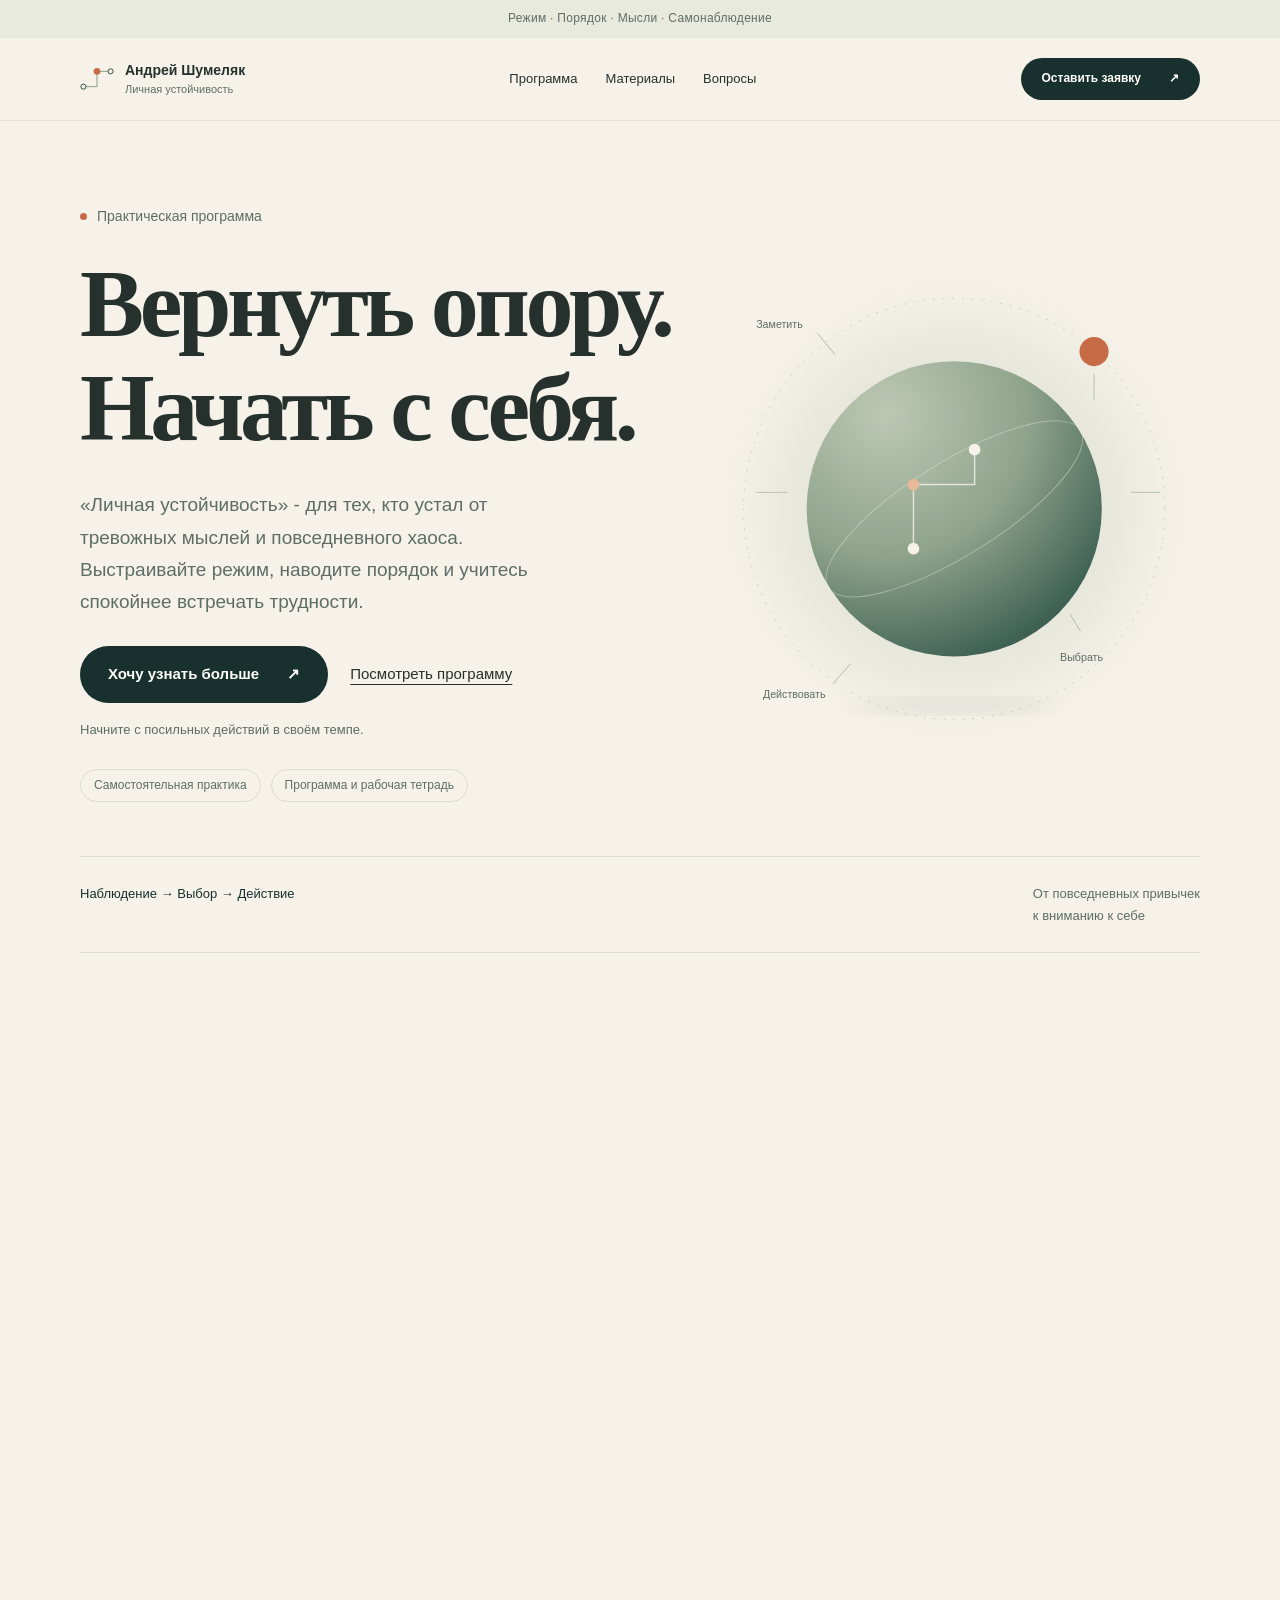
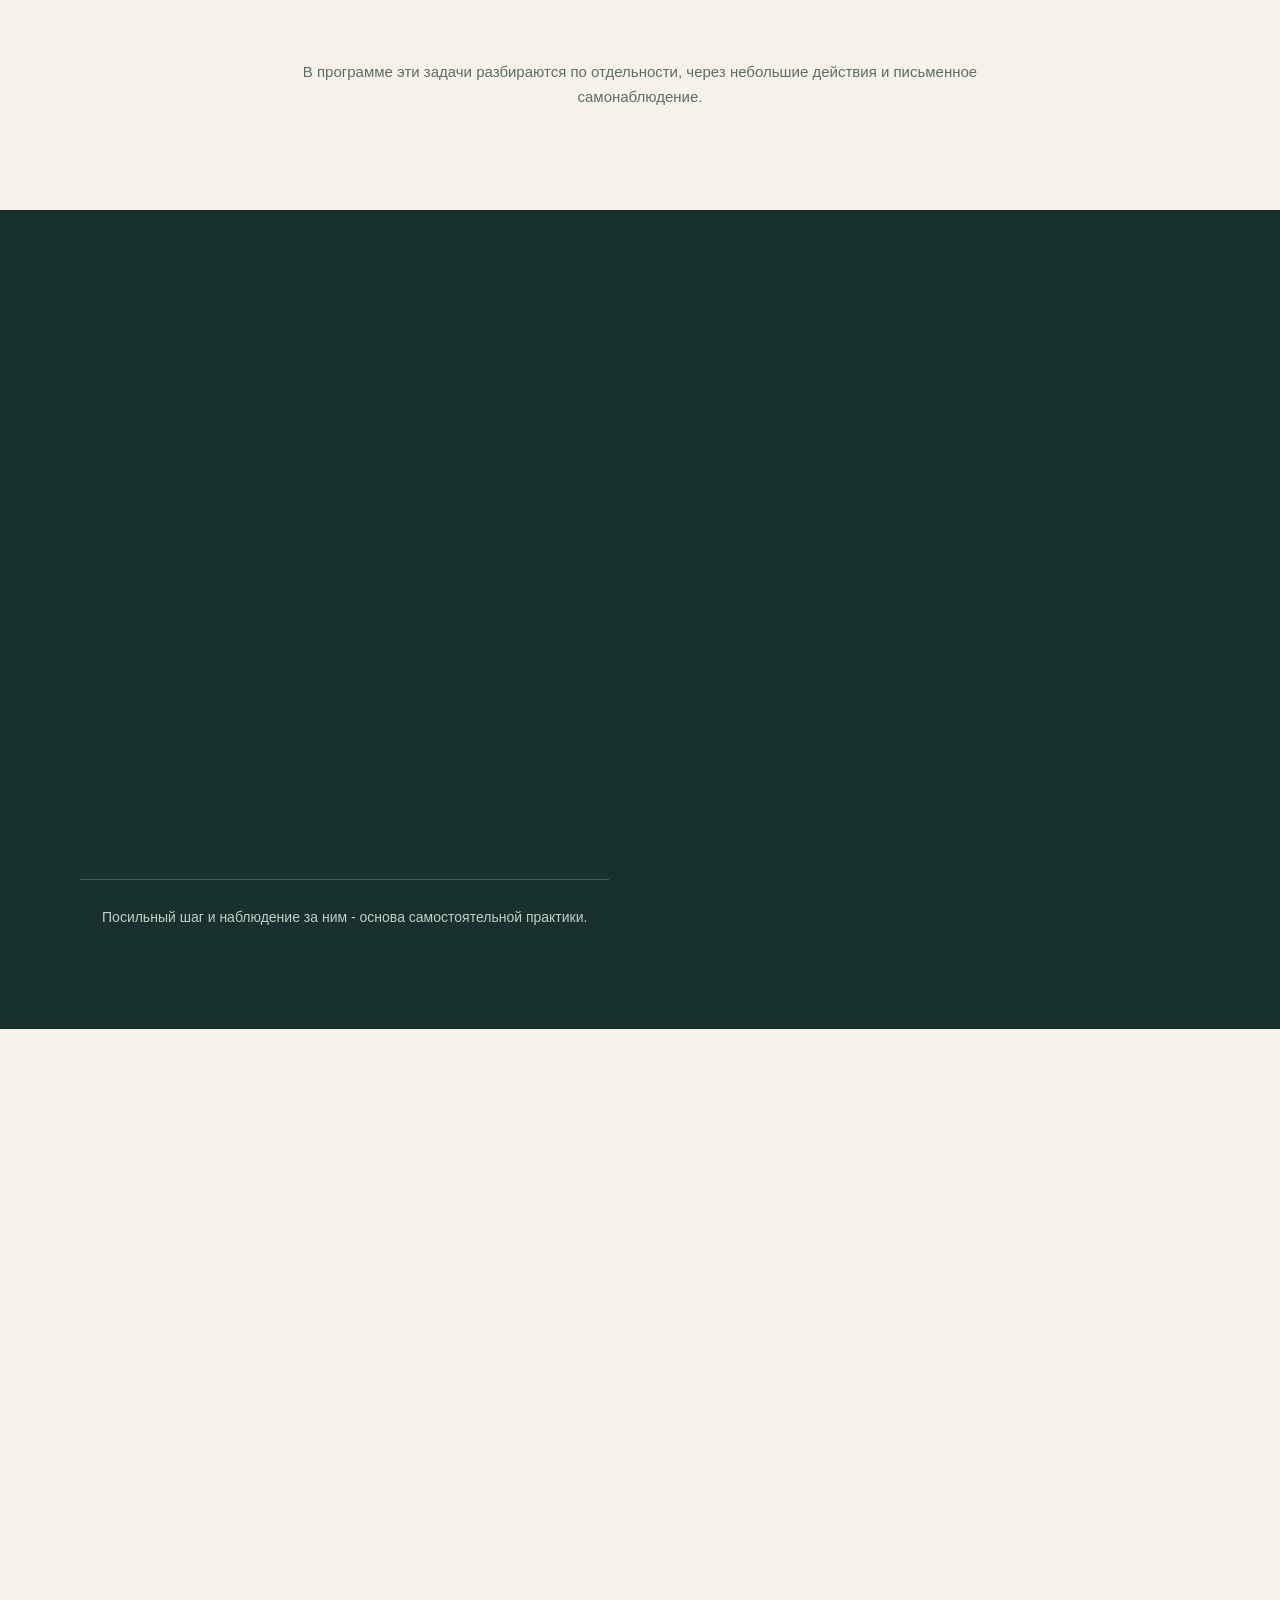
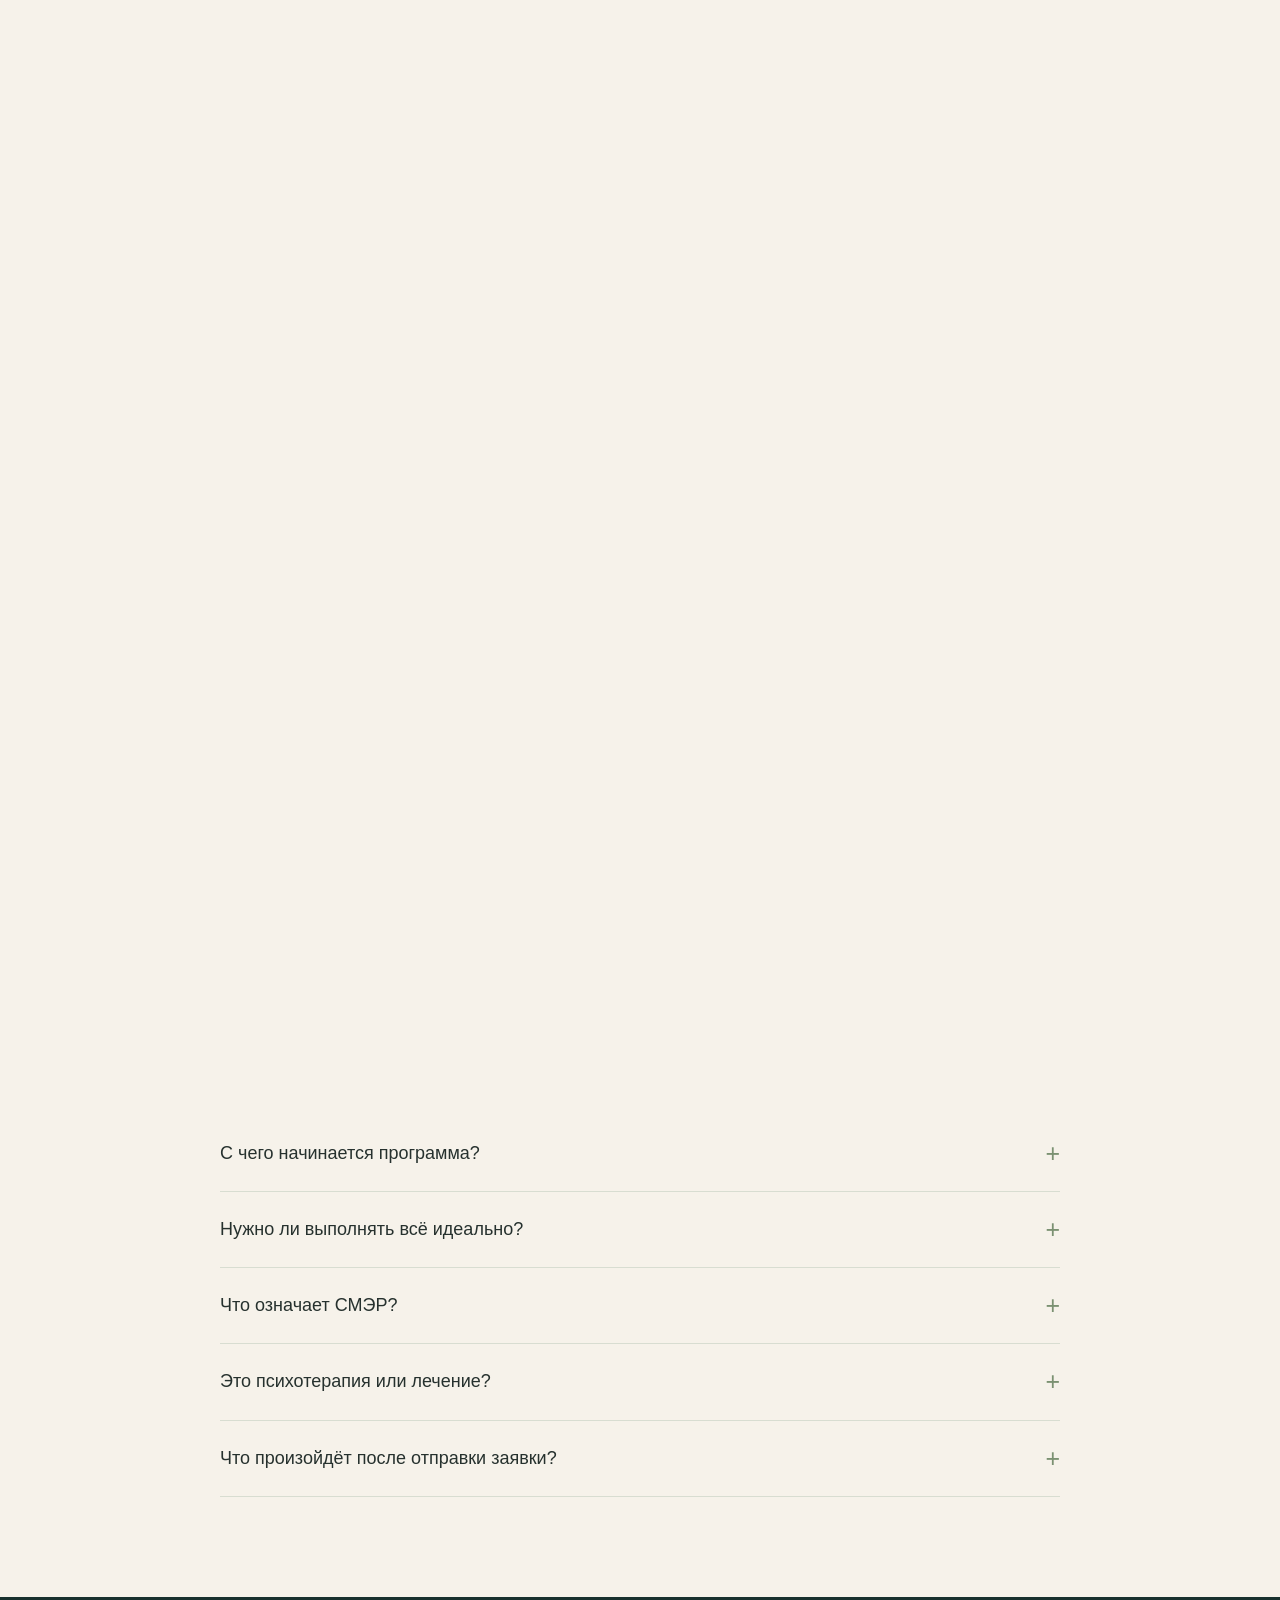
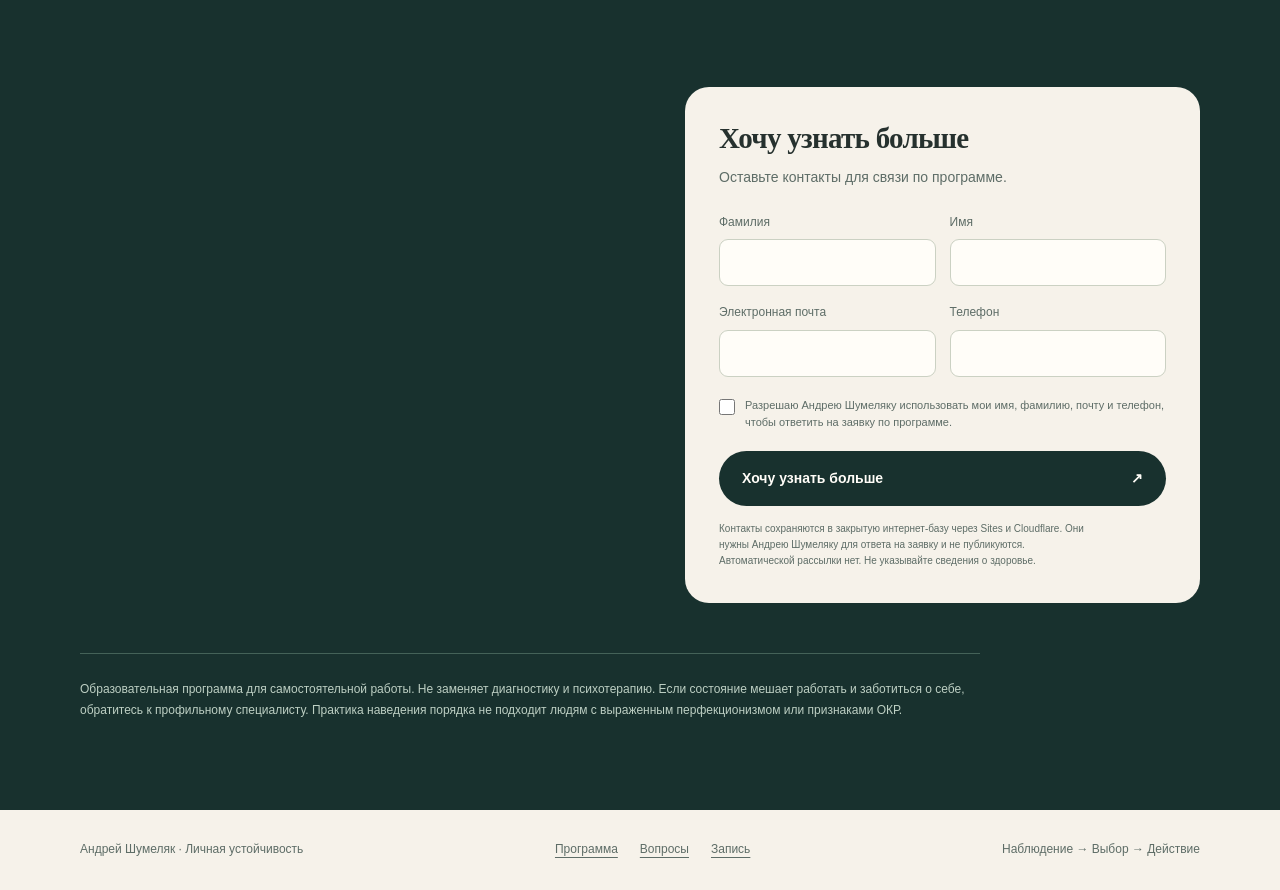
==== commit fb12e115: "Обновить страницу по референсу с программой и рабочей формой" ====
--- a/index.html
+++ b/index.html
@@ -1,24 +1,74 @@
 <!doctype html>
-<html lang="ru"><head><meta charset="utf-8"><meta http-equiv="Content-Security-Policy" content="default-src 'none'; script-src 'sha256-0tBZiPQP0I+JJYmW9wgpjTgu9syqEyQ4P0UiiS9YAo8='; style-src 'sha256-eprgKsKW7F1FE5gY3X8EFZWYe9ZtHZqOLIfw4FFIK3U='; img-src 'self' data:; connect-src https://lichnaya-ustoychivost-zapis.smallpearl3.chatgpt.site; form-action https://lichnaya-ustoychivost-zapis.smallpearl3.chatgpt.site; base-uri 'none'"><meta name="viewport" content="width=device-width,initial-scale=1"><meta name="theme-color" content="#18312e"><meta name="description" content="Личная устойчивость - практическая программа Андрея Шумеляка. Режим, порядок и самонаблюдение: один посильный шаг за другим."><title>Личная устойчивость | Андрей Шумеляк</title>
+<html lang="ru"><head><meta charset="utf-8"><meta name="viewport" content="width=device-width,initial-scale=1"><meta name="theme-color" content="#18312e"><meta name="description" content="Личная устойчивость - практическая программа Андрея Шумеляка. Режим, порядок, СМЭР и самонаблюдение. Программа, материалы и форма записи."><title>Личная устойчивость | Андрей Шумеляк</title><meta http-equiv="Content-Security-Policy" content="default-src 'none'; script-src 'sha256-0tBZiPQP0I+JJYmW9wgpjTgu9syqEyQ4P0UiiS9YAo8='; style-src 'sha256-bRA/iRRZpH8ABVQp6zl5rp7QR4otl5+ycobbp0Yqv1A='; img-src 'self' data:; connect-src https://lichnaya-ustoychivost-zapis.smallpearl3.chatgpt.site; form-action https://lichnaya-ustoychivost-zapis.smallpearl3.chatgpt.site; base-uri 'none'; object-src 'none'">
 <style>
-:root{--paper:#f6f2ea;--forest:#18312e;--ink:#26312e;--muted:#5e6d67;--clay:#c66b45;--sage:#7b9172;--line:#dcded4}*{box-sizing:border-box}html{scroll-behavior:smooth;scroll-padding-top:28px}body{margin:0;background:var(--paper);color:var(--ink);font-family:Arial,sans-serif;-webkit-font-smoothing:antialiased}a{color:inherit;text-decoration:none}button{font:inherit}::selection{background:#e2ad92;color:var(--forest)}.wrap{width:min(1280px,calc(100% - 112px));margin:auto}.nav{height:106px;display:flex;align-items:center;justify-content:space-between;border-bottom:1px solid var(--line);gap:24px}.brand{display:flex;gap:15px;align-items:center;font-size:13px;line-height:1.5}.brand strong{display:block;font-weight:600}.brand span{color:var(--muted);font-size:11px}.route-icon{width:42px;height:30px;color:var(--forest)}.navlinks{display:flex;gap:36px;font-size:13px}.navlinks a{padding:12px 0}.navlinks a:hover{color:#93482c}.nav-end{font-size:11px;letter-spacing:1.3px;text-transform:uppercase;display:flex;align-items:center;gap:9px}.dot{width:6px;height:6px;display:inline-block;border-radius:50%;background:var(--clay)}.hero{position:relative;display:grid;grid-template-columns:1.2fr 1fr;gap:20px;align-items:center;padding:76px 0 65px}.eyebrow{font-size:10px;letter-spacing:2px;text-transform:uppercase;font-weight:600;display:flex;gap:12px;align-items:center}.hero h1{font:normal clamp(55px,6.7vw,96px)/1.01 Georgia,serif;letter-spacing:-4.4px;margin:30px 0 26px;color:var(--forest)}.hero h1 em{font-weight:normal;color:#a65334}.intro{max-width:440px;font-size:17px;line-height:1.7;color:var(--muted);margin:0 0 30px}.primary{display:inline-flex;gap:34px;align-items:center;background:var(--forest);color:var(--paper);padding:18px 23px;border:0;border-radius:3px;font-size:13px;transition:transform .25s,background .25s}.primary:hover{background:#284c43;transform:translateY(-3px)}.arrow{font-size:21px;line-height:1}.fine{font-size:11px;color:var(--muted);line-height:1.7}.hero .fine{margin-top:17px}.art{position:relative;align-self:stretch;min-height:485px;display:flex;align-items:center;justify-content:center}.art svg{width:100%;max-width:500px;overflow:visible}.art-label{position:absolute;bottom:13px;left:12%;right:5%;display:flex;justify-content:space-between;font-size:9px;color:var(--muted);letter-spacing:1.2px;text-transform:uppercase}.art-label span:first-child{display:flex;gap:8px;align-items:center}.orbit{transform-origin:250px 243px;animation:breathe 9s ease-in-out infinite}.art .floating{animation:float 8s ease-in-out infinite}.bridge{display:flex;gap:20px;align-items:center;padding:24px 0;border-top:1px solid var(--line);border-bottom:1px solid var(--line);font-size:11px;letter-spacing:.25px;color:var(--muted)}.bridge>span:first-child{color:var(--forest);font-weight:600;white-space:nowrap}.bridge .line{flex:1;height:1px;background:var(--line)}section{padding:93px 0}.section-head{display:flex;justify-content:space-between;gap:30px;align-items:end;margin-bottom:38px}.section-head h2{font:normal clamp(34px,3.5vw,48px)/1.15 Georgia,serif;letter-spacing:-1.5px;margin:17px 0 0;color:var(--forest)}.section-head>p{max-width:280px;font-size:14px;line-height:1.7;color:var(--muted);margin:0 0 3px}.cards{display:grid;grid-template-columns:repeat(3,1fr);gap:18px}.card{position:relative;padding:31px 29px 32px;border:1px solid #dedfd5;border-radius:5px;background:#eeeee5;transition:transform .35s,border-color .35s}.card:nth-child(2){background:#eee5d9}.card:nth-child(3){background:#e4e9e0}.card:hover{transform:translateY(-6px);border-color:#aab5a0}.card-top{display:flex;justify-content:space-between;align-items:center;margin-bottom:45px}.card-top span{font-size:10px;color:var(--muted)}.icon{width:29px;height:29px;stroke:var(--forest);stroke-width:1.4;fill:none}.card h3{font:normal 27px/1.18 Georgia,serif;letter-spacing:-.7px;margin:0 0 16px}.card p{font-size:14px;line-height:1.75;color:#52605a;margin:0}.process{background:var(--forest);color:var(--paper);position:relative;overflow:hidden}.process .eyebrow{color:#bbc5b5}.process .section-head{align-items:start}.process .section-head h2{color:var(--paper)}.process .section-head>p{color:#b8c5ba}.steps{display:grid;grid-template-columns:repeat(3,1fr);gap:50px;margin-top:56px}.step-number{display:flex;align-items:center;gap:20px;color:#d9b69d;font:italic 24px Georgia,serif;margin-bottom:29px}.step-number:after{content:'';height:1px;flex:1;background:#496058}.step h3{font:normal 25px/1.2 Georgia,serif;margin:0 0 16px}.step p{font-size:14px;line-height:1.8;margin:0;color:#c0cbc1}.process-note{border-top:1px solid #405a50;margin-top:45px;padding-top:23px;font-size:12px;line-height:1.7;color:#c0cbc1;display:flex;gap:13px}.process-note .dot{flex-shrink:0;margin-top:6px}.closing{padding:80px 0}.cta{background:#e8b49a;border-radius:5px;padding:52px 56px;display:flex;justify-content:space-between;align-items:center;gap:35px;position:relative;overflow:hidden}.cta h2{font:normal clamp(34px,3.9vw,53px)/1.14 Georgia,serif;letter-spacing:-1.7px;margin:15px 0 16px;max-width:690px;color:var(--forest)}.cta p{font-size:14px;line-height:1.6;max-width:550px;margin:0}.cta-action{flex-shrink:0;text-align:center}.cta button{min-width:180px;justify-content:space-between;cursor:pointer}.cta-action small{display:block;font-size:10px;margin-top:13px;color:#614b3c}.boundary{max-width:830px;color:var(--muted);font-size:11px;line-height:1.75;margin:25px 0 0}footer{padding:26px 0 30px;border-top:1px solid var(--line);display:flex;justify-content:space-between;font-size:11px;color:var(--muted);gap:20px}.reveal{opacity:1;transform:none}.motion .reveal{opacity:0;transform:translateY(22px);transition:opacity .7s,transform .7s}.motion .reveal.visible{opacity:1;transform:none}a:focus-visible,button:focus-visible{outline:3px solid #b65832;outline-offset:6px}@keyframes breathe{50%{transform:scale(1.04);opacity:.6}}@keyframes float{50%{transform:translateY(-7px)}}
-@media(min-width:1500px){.hero{padding-top:96px;padding-bottom:85px}}@media(max-width:1000px){.wrap{width:calc(100% - 64px)}.nav-end{display:none}.hero h1{font-size:68px}.hero{padding:58px 0}.art{min-height:400px}.cards{gap:12px}.card{padding:25px 22px}.card h3{font-size:24px}.steps{gap:28px}.cta{padding:40px 35px}}
-@media(max-width:850px){.wrap{width:calc(100% - 40px)}.nav{height:86px}.navlinks{gap:18px;font-size:11px}.brand{font-size:11px;gap:9px}.brand span{font-size:10px}.route-icon{width:32px}.hero{grid-template-columns:1fr;padding:43px 0 25px;gap:0}.hero h1{font-size:clamp(49px,12.6vw,76px);letter-spacing:-2.5px;margin:23px 0}.intro{font-size:16px;max-width:470px;margin-bottom:24px}.eyebrow{font-size:9px;letter-spacing:1.6px}.art{min-height:0;height:360px;max-width:390px;width:100%;margin:0 auto}.art svg{height:355px}.art-label{bottom:8px;left:5%;right:5%;font-size:8px}.bridge{font-size:10px;gap:13px;flex-wrap:wrap;line-height:1.7}.bridge .line{display:none}.bridge>span:last-child{width:100%}section{padding:60px 0}.section-head{display:block;margin-bottom:27px}.section-head h2{font-size:35px;letter-spacing:-1px}.section-head>p{margin-top:20px;max-width:340px;font-size:14px}.cards{grid-template-columns:1fr;gap:13px}.card{padding:25px 26px 28px}.card-top{margin-bottom:25px}.card h3{font-size:27px}.card p{font-size:14px}.steps{grid-template-columns:1fr;gap:31px;margin-top:34px}.step-number{margin-bottom:18px}.step h3{font-size:26px;margin-bottom:12px}.process-note{margin-top:32px}.closing{padding:45px 0}.cta{padding:32px 26px;display:block}.cta h2{font-size:36px;letter-spacing:-1px}.cta-action{text-align:left;margin-top:27px}.cta button{width:100%}.cta-action small{text-align:center}.boundary{font-size:11px}footer{font-size:10px;line-height:1.7;flex-direction:column;gap:8px}}@media(prefers-reduced-motion:reduce){html{scroll-behavior:auto}*,*:before,*:after{animation:none!important;transition:none!important}.motion .reveal{opacity:1;transform:none}}
+:root{--paper:#f6f2ea;--forest:#18312e;--ink:#26312e;--muted:#5e6d67;--sage:#7b9172;--sand:#e9dfd2;--clay:#c66b45;--peach:#e8b99a;--line:#d8ddd1;--white:#fffdf8}
+*{box-sizing:border-box}html{scroll-behavior:smooth;scroll-padding-top:105px}body{margin:0;background:var(--paper);color:var(--ink);font:16px/1.65 Arial,sans-serif;-webkit-font-smoothing:antialiased}a{color:inherit}button,input{font:inherit}button,a,input,summary{-webkit-tap-highlight-color:transparent}a:focus-visible,button:focus-visible,input:focus-visible,summary:focus-visible{outline:3px solid var(--clay);outline-offset:5px}h1,h2,h3,p{margin:0}h1,h2,h3{font-family:Georgia,serif;font-weight:700;line-height:1.08;letter-spacing:-.045em}h1{font-size:clamp(56px,7.5vw,98px);max-width:760px}h2{font-size:clamp(35px,4.6vw,58px)}h3{font-size:27px;letter-spacing:-.025em;line-height:1.2}p{max-width:68ch}.container{width:min(1120px,calc(100% - 72px));margin-inline:auto}.section{padding-block:100px}.kicker{display:flex;align-items:center;gap:10px;font-size:14px;color:var(--muted);margin-bottom:24px}.kicker:before{content:"";width:7px;height:7px;border-radius:50%;background:var(--clay);flex-shrink:0}.section-head{text-align:center;max-width:760px;margin:0 auto 50px}.section-head p{font-size:18px;color:var(--muted);margin:24px auto 0;max-width:54ch}.section-head .kicker{justify-content:center}svg{display:block}.icon{width:30px;height:30px;fill:none;stroke:currentColor;stroke-width:1.5;stroke-linecap:round;stroke-linejoin:round}.sprite{position:absolute;width:0;height:0;overflow:hidden}.button{display:inline-flex;justify-content:center;align-items:center;gap:28px;min-height:56px;padding:15px 27px;border:1px solid transparent;border-radius:100px;background:var(--forest);color:var(--white);font-size:15px;font-weight:600;text-decoration:none;cursor:pointer;transition:background .2s,transform .2s}.button:hover{background:#2d5048;transform:translateY(-2px)}.button.warm{background:var(--peach);color:var(--forest)}.button.warm:hover{background:#f2c9ac}.text-link{text-underline-offset:5px;font-size:15px}.small{font-size:13px;color:var(--muted)}.topline{background:#e9eade;text-align:center;color:var(--muted);font-size:12px;padding:9px 20px;letter-spacing:.025em}.nav-shell{position:sticky;top:0;z-index:20;background:var(--paper);border-bottom:1px solid #e4e2d8}.nav{height:82px;display:flex;justify-content:space-between;align-items:center;gap:20px}.brand{display:flex;align-items:center;gap:11px;text-decoration:none;line-height:1.3;flex-shrink:0}.brand svg{width:34px;height:30px}.brand strong{display:block;font-size:14px}.brand span{display:block;font-size:11px;color:var(--muted);margin-top:3px}.nav-links{display:flex;gap:28px;align-items:center;font-size:13px}.nav-links a{text-decoration:none}.nav-links a:hover{color:var(--clay)}.nav .button{min-height:41px;font-size:12px;padding:10px 20px}.hero{padding:84px 0 54px;display:grid;grid-template-columns:1.15fr .85fr;gap:20px;align-items:center}.hero-copy{position:relative;z-index:1}.hero p.intro{font-size:19px;line-height:1.7;margin:30px 0 28px;max-width:48ch;color:var(--muted)}.hero .small{margin-top:16px}.hero-actions{display:flex;align-items:center;gap:22px;flex-wrap:wrap}.hero-art{position:relative;min-width:0;align-self:stretch;display:flex;align-items:center;justify-content:center}.hero-art>svg{width:125%;max-width:none;margin-left:-8%;overflow:visible}.orb-float{animation:orb-float 7s ease-in-out infinite}.hero-meta{display:flex;gap:10px;flex-wrap:wrap;margin-top:28px}.tag{border:1px solid var(--line);padding:6px 13px;border-radius:100px;font-size:12px;color:var(--muted)}.bridge{display:flex;justify-content:space-between;gap:24px;padding:26px 0;border-top:1px solid var(--line);border-bottom:1px solid var(--line);font-size:13px;color:var(--muted)}.bridge strong{font-weight:400;color:var(--forest)}.situations{display:grid;grid-template-columns:repeat(3,1fr);gap:20px}.situation{background:#eeeede;border:1px solid #e3e4d7;border-radius:22px;padding:30px}.situation .icon{color:var(--sage);margin-bottom:29px}.situation h3{font-size:24px;margin-bottom:14px}.situation p{font-size:15px;color:var(--muted)}.note{text-align:center;max-width:700px;margin:32px auto 0;color:var(--muted);font-size:15px}.method{background:var(--forest);color:var(--paper);position:relative;overflow:hidden}.method .section-head p{color:#c1cec3}.method .kicker{color:#c1cec3}.method-grid{display:grid;grid-template-columns:1fr 1fr 1fr;position:relative;gap:54px}.method-step{position:relative}.method-step:after{content:"";position:absolute;top:25px;left:70px;width:calc(100% - 55px);border-top:1px solid #527166}.method-step:last-child:after{display:none}.node{width:52px;height:52px;display:grid;place-items:center;border:1px solid #668176;border-radius:50%;color:var(--peach);background:var(--forest);margin-bottom:30px;font-family:Georgia,serif;font-size:23px}.method-step h3{font-size:29px;margin-bottom:16px}.method-step p{color:#c1cec3;font-size:15px}.method-footer{margin-top:50px;padding-top:26px;border-top:1px solid #446258;text-align:center;font-size:14px;color:#c1cec3}.program{display:grid;grid-template-columns:1fr 1fr;gap:22px}.module{background:var(--white);border:1px solid #deded2;border-radius:25px;padding:32px 34px;display:flex;flex-direction:column;min-width:0}.module-head{display:flex;align-items:center;justify-content:space-between;gap:16px;margin-bottom:26px}.step-num{font-family:Georgia,serif;font-size:20px;color:var(--sage)}.module .icon{color:var(--sage)}.module h3{font-size:29px;margin-bottom:18px}.module ul{padding-left:18px;margin:0 0 26px;color:var(--muted);font-size:15px}.module li+li{margin-top:7px}.module-foot{border-top:1px solid var(--line);padding-top:16px;font-size:13px;color:var(--forest);margin-top:auto}.program-tail{display:flex;gap:20px;align-items:flex-start;background:#e7eadf;border-radius:18px;padding:24px 28px;margin-top:24px}.program-tail .icon{flex-shrink:0;color:var(--sage)}.program-tail p{font-size:15px}.program-tail strong{display:block;margin-bottom:5px}.materials{background:#ede7dc;overflow:hidden}.material-layout{display:grid;grid-template-columns:.9fr 1.1fr;gap:84px;align-items:center}.material-copy p{font-size:17px;color:var(--muted);margin:24px 0}.material-copy .text-link{display:inline-block;margin-top:9px}.paper-stack{position:relative;padding:20px 0 25px}.paper-stack:before{content:"";position:absolute;inset:16px -4px 17px 10px;border-radius:7px;background:#d0d6c5;transform:rotate(5deg)}.worksheet{position:relative;background:var(--white);box-shadow:0 20px 55px #18312e12;border-radius:7px;padding:38px;transform:rotate(-2deg)}.worksheet-top{display:flex;justify-content:space-between;gap:20px;border-bottom:1px solid var(--line);padding-bottom:17px;color:var(--muted);font-size:11px}.worksheet h3{font-size:31px;margin:28px 0 12px}.worksheet p{color:var(--muted);font-size:14px}.worksheet ol{counter-reset:item;padding:0;margin:26px 0;list-style:none}.worksheet li{display:flex;gap:15px;align-items:flex-start;padding:14px 0;border-bottom:1px solid #e1e4d9;font-size:14px;line-height:1.5}.worksheet li:before{counter-increment:item;content:"0" counter(item);color:var(--sage);font-family:Georgia,serif;flex-shrink:0}.worksheet-label{font-size:10px;color:var(--muted);letter-spacing:.04em}.includes{display:grid;grid-template-columns:repeat(3,1fr);gap:36px}.included{padding:0 0 24px;border-bottom:1px solid var(--line)}.included .icon{color:var(--sage);margin-bottom:20px}.included h3{font-size:25px;margin-bottom:14px}.included p{font-size:15px;color:var(--muted)}.author{padding:48px;border:1px solid var(--line);border-radius:25px;display:grid;grid-template-columns:160px 1fr;align-items:center;gap:40px;margin-top:70px}.monogram{width:136px;height:136px;background:#dce2d3;border-radius:50%;display:grid;place-items:center;font-family:Georgia,serif;font-size:46px;color:var(--forest);letter-spacing:-.07em}.author h3{font-size:29px;margin-bottom:16px}.author p{color:var(--muted);font-size:15px;max-width:64ch}.author-label{font-size:12px;color:var(--muted);margin-bottom:10px}.faq-section{padding-top:0}.faq{max-width:840px;margin:auto}.faq details{border-bottom:1px solid var(--line)}.faq summary{display:flex;justify-content:space-between;gap:25px;padding:25px 0;list-style:none;cursor:pointer;font-size:18px;line-height:1.4}.faq summary::-webkit-details-marker{display:none}.faq summary:after{content:"+";font-size:25px;font-weight:400;color:var(--sage);line-height:1;flex-shrink:0}.faq details[open] summary:after{content:"−"}.faq details p{padding:0 40px 25px 0;color:var(--muted);font-size:15px}.closing{background:var(--forest);color:var(--paper);padding:90px 0}.closing-grid{display:grid;grid-template-columns:1fr 1fr;gap:90px;align-items:start}.closing h2{font-size:clamp(38px,4.5vw,57px);margin-bottom:25px}.closing .kicker{color:#bdcfc3}.closing-copy>p{color:#bdcfc3;font-size:17px;margin-bottom:25px}.closing-list{list-style:none;padding:0;color:#bdcfc3;font-size:14px}.closing-list li{margin:12px 0;display:flex;gap:12px;align-items:baseline}.closing-list li:before{content:"✓";color:var(--peach)}.signup{scroll-margin-top:105px;background:var(--paper);color:var(--ink);padding:34px;border-radius:24px;min-width:0}.signup h3{font-size:29px;margin-bottom:10px}.signup>p{font-size:14px;color:var(--muted);margin-bottom:24px}.lead-fields{display:grid;grid-template-columns:1fr 1fr;gap:17px 14px}.lead-field{display:flex;flex-direction:column;font-size:12px;gap:7px;color:var(--muted);min-width:0}.lead-field input{width:100%;min-width:0;border:1px solid #cbd1c3;background:var(--white);border-radius:9px;height:47px;padding:10px 12px;color:var(--ink);font-size:16px}.lead-field input[aria-invalid=true]{border-color:#9b4538}.field-error{color:#9b4538;font-size:12px}.field-error:empty{display:none}.primary.form-submit{display:flex;align-items:center;justify-content:space-between;gap:16px;width:100%;background:var(--forest);color:var(--white);border:0;border-radius:100px;padding:16px 23px;cursor:pointer;font-size:14px;font-weight:600;min-height:55px}.primary.form-submit:disabled{opacity:.65;cursor:wait}.primary.form-submit:hover{background:#2d5048}.consent{display:flex;gap:10px;align-items:flex-start;font-size:11px;line-height:1.55;color:var(--muted);margin:20px 0}.consent input{flex-shrink:0;width:16px;height:16px;accent-color:var(--forest);margin:2px 0 0}.form-note{font-size:10px;line-height:1.6;color:var(--muted);margin-top:15px}.form-status{font-size:13px;line-height:1.6;margin-top:15px}.form-status:empty{display:none}.form-status[data-state=success]{padding:14px;background:#dfe7d9;border-left:3px solid var(--sage)}.form-status[data-state=error]{padding:14px;background:#f0ded4;border-left:3px solid #9b4538}.spam-trap{position:absolute;width:1px;height:1px;overflow:hidden;clip-path:inset(50%)}.closing-boundary{max-width:900px;font-size:12px;color:#bdcfc3;border-top:1px solid #446258;margin-top:50px;padding-top:25px;line-height:1.7}.footer{display:flex;align-items:center;justify-content:space-between;gap:30px;flex-wrap:wrap;padding:30px 0;color:var(--muted);font-size:12px}.footer a{text-underline-offset:4px}.footer nav{display:flex;gap:22px}.skip-link{position:absolute;top:-80px;left:20px;z-index:40;background:var(--white);color:var(--forest);padding:10px 16px}.skip-link:focus{top:10px}
+@keyframes orb-float{0%,100%{transform:translateY(0)}50%{transform:translateY(-12px)}}.motion .reveal{opacity:0;transform:translateY(18px);transition:opacity .65s ease,transform .65s ease}.motion .reveal.visible{opacity:1;transform:none}
+@media(min-width:1500px){.hero{padding-block:105px 75px}}
+@media(max-width:1000px){.container{width:calc(100% - 48px)}.hero{gap:0}.hero h1{font-size:72px}.hero-art>svg{width:118%;margin-left:-5%}.nav-links{gap:18px}.material-layout{gap:45px}.closing-grid{gap:40px}.signup{padding:28px}.lead-fields{grid-template-columns:1fr}.section{padding-block:80px}}
+@media(max-width:760px){html{scroll-padding-top:85px}.container{width:calc(100% - 40px)}.topline{font-size:10px;padding-block:8px}.nav{height:68px;gap:12px}.brand strong{font-size:12px}.brand span{font-size:10px}.brand svg{width:28px}.nav-links{display:none}.nav .button{font-size:11px;padding:8px 15px;min-height:37px}.hero{grid-template-columns:1fr;padding:48px 0 24px}.hero h1{font-size:clamp(51px,12vw,76px);letter-spacing:-.05em}.hero p.intro{font-size:17px;margin-block:24px}.hero-art{max-width:480px;justify-self:center;width:100%;margin-top:10px}.hero-art>svg{width:100%;margin:0}.hero .small{font-size:11px}.hero-meta{gap:7px;margin-top:22px}.tag{font-size:11px;padding:5px 10px}.hero-actions{gap:20px}.hero-actions .button{font-size:14px;min-height:53px}.hero-actions .text-link{font-size:13px}.bridge{font-size:11px;padding-block:20px;gap:15px;line-height:1.5}.bridge span{max-width:50%}.section{padding-block:65px}.section-head{margin-bottom:34px}.section-head p{font-size:16px;margin-top:20px}.section-head .kicker{margin-bottom:18px}.situations,.method-grid,.program,.material-layout,.includes,.closing-grid{grid-template-columns:1fr}.situations{gap:13px}.situation{padding:26px;display:grid;grid-template-columns:30px 1fr;gap:0 20px}.situation .icon{grid-row:1/3;margin:0}.situation h3{font-size:23px}.situation p{font-size:14px}.method-grid{gap:32px}.method-step{display:grid;grid-template-columns:48px 1fr;gap:0 20px}.node{width:46px;height:46px;grid-row:1/3;margin:0}.method-step:after{top:57px;left:23px;width:0;height:calc(100% - 25px);border-top:0;border-left:1px solid #527166}.method-step h3{font-size:27px;margin-bottom:11px}.method-footer{margin-top:35px}.module{padding:27px}.module h3{font-size:27px}.module-head{margin-bottom:18px}.program-tail{padding:22px;gap:14px}.material-layout{gap:30px}.material-copy p{font-size:16px}.worksheet{padding:28px}.worksheet h3{font-size:28px}.worksheet-top{font-size:10px}.includes{gap:27px}.included{display:grid;grid-template-columns:30px 1fr;gap:0 20px}.included .icon{grid-row:1/3}.included p{font-size:14px}.author{grid-template-columns:1fr;padding:28px;gap:22px;margin-top:45px}.monogram{width:72px;height:72px;font-size:28px}.author h3{font-size:26px}.faq-section{padding-top:0}.faq summary{font-size:16px;padding:22px 0}.closing{padding:65px 0}.closing-grid{gap:30px}.signup{padding:25px;scroll-margin-top:85px}.lead-fields{grid-template-columns:1fr 1fr}.closing-boundary{margin-top:35px}.footer{font-size:11px;gap:15px;padding-block:26px}.kicker{font-size:12px}}
+@media(max-width:420px){.lead-fields{grid-template-columns:1fr}.hero-actions{gap:16px}.hero-actions .button{padding-inline:20px}.hero-actions .text-link{font-size:12px}.signup{padding:23px}.worksheet{padding:24px}.worksheet-top{gap:10px}}
+@media(prefers-reduced-motion:reduce){html{scroll-behavior:auto}*,*:before,*:after{animation:none!important;transition:none!important}.motion .reveal{opacity:1;transform:none}}
+</style></head><body>
+<a class="skip-link" href="#main">Перейти к содержимому</a>
+<svg class="sprite" aria-hidden="true"><defs>
+<symbol id="i-sun" viewBox="0 0 32 32"><circle cx="16" cy="16" r="7"/><path d="M16 2v4m0 20v4M2 16h4m20 0h4M6 6l3 3m14 14 3 3M26 6l-3 3M9 23l-3 3"/></symbol>
+<symbol id="i-grid" viewBox="0 0 32 32"><rect x="4" y="4" width="9" height="9" rx="2"/><rect x="19" y="4" width="9" height="9" rx="2"/><rect x="4" y="19" width="9" height="9" rx="2"/><path d="M19 24h10m-5-5v10"/></symbol>
+<symbol id="i-thought" viewBox="0 0 32 32"><path d="M5 26V11a7 7 0 0 1 7-7h10a5 5 0 0 1 5 5v12a5 5 0 0 1-5 5h-9l-7 3zM10 12h12m-12 5h8"/></symbol>
+<symbol id="i-book" viewBox="0 0 32 32"><path d="M5 5h16a5 5 0 0 1 5 5v17H10a5 5 0 0 1-5-5zm0 17a5 5 0 0 1 5-5h16M11 8v5m4-4h7"/></symbol>
+<symbol id="i-route" viewBox="0 0 32 32"><circle cx="5" cy="25" r="3"/><circle cx="16" cy="16" r="3"/><circle cx="27" cy="6" r="3"/><path d="M8 25h8v-6m3-3h8V9"/></symbol>
+<symbol id="i-check" viewBox="0 0 32 32"><rect x="5" y="4" width="22" height="25" rx="3"/><path d="m10 12 3 3 7-7m-10 15h12"/></symbol>
+</defs></svg>
+<div class="topline">Режим · Порядок · Мысли · Самонаблюдение</div>
+<header class="nav-shell"><div class="container nav">
+<a class="brand" href="#top" aria-label="Андрей Шумеляк - в начало"><svg viewBox="0 0 40 32" fill="none" aria-hidden="true"><path d="M4 25h16V7h16" stroke="#7b9172"/><circle cx="4" cy="25" r="3" fill="#f6f2ea" stroke="#18312e"/><circle cx="20" cy="7" r="4" fill="#c66b45"/><circle cx="36" cy="7" r="3" fill="#f6f2ea" stroke="#18312e"/></svg><div><strong>Андрей Шумеляк</strong><span>Личная устойчивость</span></div></a>
+<nav class="nav-links" aria-label="По странице"><a href="#program">Программа</a><a href="#materials">Материалы</a><a href="#faq">Вопросы</a></nav><a class="button" href="#interest">Оставить заявку <span aria-hidden="true">↗</span></a>
+</div></header>
+<main id="main">
+<div class="container" id="top"><section class="hero" aria-labelledby="hero-title">
+<div class="hero-copy"><p class="kicker">Практическая программа</p><h1 id="hero-title">Вернуть опору.<br>Начать с себя.</h1><p class="intro">«Личная устойчивость» - для тех, кто устал от тревожных мыслей и повседневного хаоса. Выстраивайте режим, наводите порядок и учитесь спокойнее встречать трудности.</p><div class="hero-actions"><a class="button" href="#interest">Хочу узнать больше <span aria-hidden="true">↗</span></a><a class="text-link" href="#program">Посмотреть программу</a></div><p class="small">Начните с посильных действий в своём темпе.</p><div class="hero-meta"><span class="tag">Самостоятельная практика</span><span class="tag">Программа и рабочая тетрадь</span></div></div>
+<div class="hero-art"><svg viewBox="0 0 520 550" role="img" aria-label="Мягкий зелёный круг и маршрут из трёх точек: наблюдение, выбор, действие">
+<defs><radialGradient id="glow"><stop stop-color="#a9b7a1" stop-opacity=".5"/><stop offset="1" stop-color="#a9b7a1" stop-opacity="0"/></radialGradient><radialGradient id="orb" cx=".27" cy=".18" r=".88"><stop stop-color="#bdc8b3"/><stop offset=".55" stop-color="#8fA38b"/><stop offset="1" stop-color="#3e6154"/></radialGradient><filter id="soft"><feGaussianBlur stdDeviation="10"/></filter></defs>
+<circle cx="267" cy="280" r="245" fill="url(#glow)"/><circle cx="267" cy="280" r="217" fill="none" stroke="#c8d0bd" stroke-dasharray="2 8"/><g class="orb-float"><circle cx="267" cy="280" r="152" fill="url(#orb)"/><ellipse cx="267" cy="280" rx="153" ry="48" transform="rotate(-32 267 280)" fill="none" stroke="#e8eddf" stroke-opacity=".4"/><path d="M225 321v-66h63v-36" fill="none" stroke="#f6f2ea" stroke-width="1.5" stroke-opacity=".8"/><circle cx="225" cy="321" r="6" fill="#f6f2ea"/><circle cx="225" cy="255" r="6" fill="#e8b99a"/><circle cx="288" cy="219" r="6" fill="#f6f2ea"/></g>
+<circle cx="411" cy="118" r="15" fill="#c66b45"/><path d="M411 141v27M63 263h32m354 0h30" stroke="#b8c4b0"/><g font-family="Arial" font-size="11" fill="#5e6d67"><text x="63" y="94">Заметить</text><text x="376" y="437">Выбрать</text><text x="70" y="475">Действовать</text></g><path d="M126 99l18 22m253 285-11-18m-244 72 18-20" stroke="#aebda6"/><ellipse cx="267" cy="483" rx="108" ry="8" fill="#18312e" opacity=".07" filter="url(#soft)"/></svg></div>
+</section><div class="bridge"><strong>Наблюдение → Выбор → Действие</strong><span>От повседневных привычек<br>к вниманию к себе</span></div></div>
 
-/* Local interest form */
-.signup{padding:55px 0 10px;display:grid;grid-template-columns:.85fr 1.15fr;gap:64px;align-items:start;scroll-margin-top:30px}.signup h2{font:normal 39px/1.15 Georgia,serif;letter-spacing:-1.2px;margin:0 0 20px;color:var(--forest)}.signup-intro p{font-size:15px;line-height:1.8;color:var(--muted);max-width:340px}.lead-fields{display:grid;grid-template-columns:1fr 1fr;gap:20px}.lead-field{display:flex;flex-direction:column;gap:9px;font-size:13px;min-width:0}.lead-field input{width:100%;min-width:0;padding:15px 14px;border:1px solid #bfc7ba;border-radius:3px;background:#fffdf8;color:var(--ink);font:16px Arial,sans-serif;transition:border-color .2s}.lead-field input:focus{outline:2px solid var(--sage);outline-offset:2px;border-color:var(--forest)}.lead-field input[aria-invalid=true]{border-color:#a53d29}.field-error{font-size:12px;line-height:1.5;color:#963e2c}.field-error:empty{display:none}.form-submit{margin-top:24px;cursor:pointer;min-height:52px;gap:25px}.form-submit:disabled{opacity:.6;cursor:wait;transform:none}.form-note{font-size:11px;line-height:1.7;color:var(--muted);margin:14px 0 0}.form-status{font-size:14px;line-height:1.7;margin:18px 0 0;padding:0}.form-status:empty{display:none}.form-status[data-state=success]{background:#e4e9e0;color:var(--forest);padding:16px;border-left:3px solid var(--sage)}.form-status[data-state=error]{color:#963e2c}.cta-action .primary{min-width:190px;justify-content:space-between}
-@media(max-width:850px){.signup{grid-template-columns:1fr;gap:20px;padding-top:40px}.signup h2{font-size:34px}.signup-intro p{max-width:none}.lead-fields{grid-template-columns:1fr;gap:18px}.form-submit{width:100%;justify-content:space-between}}
-.spam-trap{position:absolute;width:1px;height:1px;overflow:hidden;clip-path:inset(50%)}.consent{display:flex;align-items:flex-start;gap:12px;margin:22px 0;color:var(--muted);font-size:14px;line-height:1.55}.consent input{margin-top:4px;flex-shrink:0;width:18px;height:18px;accent-color:var(--forest)}</style></head><body>
-<div class="wrap"><header class="nav"><a class="brand" href="#top" aria-label="Андрей Шумеляк - в начало"><svg class="route-icon" viewBox="0 0 44 30" fill="none" aria-hidden="true"><path d="M4 21H22V9H39" stroke="currentColor"/><circle cx="4" cy="21" r="3" fill="#f6f2ea" stroke="currentColor"/><circle cx="22" cy="9" r="4" fill="#c66b45"/><circle cx="39" cy="9" r="3" fill="#f6f2ea" stroke="currentColor"/></svg><div><strong>Андрей Шумеляк</strong><span>Практики личной устойчивости</span></div></a><nav class="navlinks" aria-label="По странице"><a href="#inside">О программе</a><a href="#process">Как устроено</a></nav><div class="nav-end"><i class="dot"></i> От наблюдения к действию</div></header>
-<main id="top"><div class="hero"><div><div class="eyebrow"><i class="dot"></i> Практическая программа</div><h1>Вернуть опору.<br>Начать <em>с себя.</em></h1><p class="intro">«Личная устойчивость» - для тех, кто устал от тревожных мыслей и повседневного хаоса. Выстраивай режим, наводи порядок и учись спокойнее встречать трудности.</p><a class="primary" href="#inside">Посмотреть программу <span class="arrow" aria-hidden="true">↗</span></a><p class="fine">В своём темпе. С посильных действий.</p></div>
-<div class="art" role="img" aria-label="Три камня в равновесии: образ опоры, внимания и движения"><svg viewBox="0 0 500 490" fill="none" aria-hidden="true"><defs><linearGradient id="s1" x1="130" y1="360" x2="355" y2="445" gradientUnits="userSpaceOnUse"><stop stop-color="#a9b49c"/><stop offset=".47" stop-color="#819477"/><stop offset="1" stop-color="#425e4e"/></linearGradient><linearGradient id="s2" x1="180" y1="235" x2="345" y2="345" gradientUnits="userSpaceOnUse"><stop stop-color="#557565"/><stop offset=".5" stop-color="#284a3e"/><stop offset="1" stop-color="#122d27"/></linearGradient><linearGradient id="s3" x1="200" y1="160" x2="300" y2="270" gradientUnits="userSpaceOnUse"><stop stop-color="#d5a58a"/><stop offset=".5" stop-color="#bf7858"/><stop offset="1" stop-color="#874930"/></linearGradient><radialGradient id="halo"><stop stop-color="#e4e7da"/><stop offset="1" stop-color="#f6f2ea" stop-opacity="0"/></radialGradient><radialGradient id="shadow"><stop stop-color="#18312e" stop-opacity=".22"/><stop offset="1" stop-color="#18312e" stop-opacity="0"/></radialGradient><filter id="stone"><feTurbulence type="fractalNoise" baseFrequency=".7" numOctaves="3" stitchTiles="stitch" result="n"/><feColorMatrix in="n" type="saturate" values="0"/><feComposite in2="SourceGraphic" operator="in"/><feBlend in="SourceGraphic" mode="soft-light"/></filter></defs><circle cx="250" cy="243" r="232" fill="url(#halo)"/><g class="orbit" stroke="#bdc7b4" stroke-width=".7"><ellipse cx="250" cy="243" rx="194" ry="193" stroke-dasharray="2 7"/><path d="M55 243H74M426 243H445M250 39V57"/></g><circle cx="373" cy="91" r="14" fill="#c66b45"/><path d="M374 112V149" stroke="#c4cbbd"/><ellipse cx="254" cy="433" rx="155" ry="19" fill="url(#shadow)"/><g class="floating"><path d="M120 377C121 344 171 324 250 325C323 326 375 353 375 388C375 421 310 431 243 426C171 424 113 411 120 377Z" fill="url(#s1)"/><path d="M164 292C166 262 210 244 259 244C309 244 339 266 341 297C345 332 308 352 257 351C208 351 158 328 164 292Z" fill="url(#s2)"/><path d="M207 213C194 188 213 151 244 142C271 134 290 154 298 182C307 209 300 241 277 248C249 255 220 241 207 213Z" fill="url(#s3)"/><path d="M223 173C232 156 248 151 260 154" stroke="#edc5a9" stroke-opacity=".45" stroke-width="2" stroke-linecap="round"/><path d="M184 282C202 265 233 259 254 259" stroke="#a9bba7" stroke-opacity=".22" stroke-linecap="round"/><path d="M145 370C174 349 214 342 242 343" stroke="#e5e9d8" stroke-opacity=".36" stroke-linecap="round"/></g><path d="M78 356H116M384 356H422" stroke="#c1c9b8"/><text x="405" y="346" font-family="Arial" font-size="9" fill="#5e6d67" letter-spacing="2">ОПОРА</text></svg><div class="art-label"><span><i class="dot"></i> Личная устойчивость</span><span>Один шаг за другим</span></div></div></div>
-<div class="bridge"><span>Заметь. Выбери. Действуй.</span><span class="line"></span><span>Режим / Порядок / Мысли / Самонаблюдение</span></div>
-<section id="inside"><div class="section-head reveal"><div><div class="eyebrow">Что даёт программа</div><h2>Меньше хаоса.<br>Больше понятных действий.</h2></div><p>Начни с повседневного. Постепенно переходи к тому, что происходит внутри.</p></div><div class="cards">
-<article class="card reveal"><div class="card-top"><svg class="icon" viewBox="0 0 32 32" aria-hidden="true"><circle cx="16" cy="16" r="7"/><path d="M16 2V6M16 26V30M2 16H6M26 16H30M6 6L9 9M23 23L26 26M26 6L23 9M9 23L6 26"/></svg><span>01 / РЕЖИМ</span></div><h3>Опора в обычном дне</h3><p>Собери посильный график дня и утренние ритуалы. Выбери минимум, который сможешь повторять даже при нехватке сил.</p></article>
-<article class="card reveal"><div class="card-top"><svg class="icon" viewBox="0 0 32 32" aria-hidden="true"><rect x="4" y="4" width="9" height="9" rx="1"/><rect x="19" y="4" width="9" height="9" rx="1"/><rect x="4" y="19" width="9" height="9" rx="1"/><path d="M19 24H29M24 19V29"/></svg><span>02 / ПОРЯДОК</span></div><h3>Меньше лишнего вокруг</h3><p>Разбери вещи, документы и цифровой хлам небольшими подходами. Заверши одну зону, прежде чем браться за следующую.</p></article>
-<article class="card reveal"><div class="card-top"><svg class="icon" viewBox="0 0 32 32" aria-hidden="true"><path d="M5 25V11C5 7 8 4 12 4H22C25 4 27 6 27 9V21C27 24 25 26 22 26H13L6 29Z"/><path d="M10 12H22M10 17H18"/></svg><span>03 / МЫСЛИ</span></div><h3>Понятнее свои реакции</h3><p>Учись отделять факты от тревожных предположений. Разбирай ситуации по СМЭР и выбирай следующий шаг осознаннее.</p></article></div></section></main></div>
-<section class="process" id="process"><div class="wrap"><div class="section-head reveal"><div><div class="eyebrow">Как это устроено</div><h2>Маршрут к своей опоре</h2></div><p>Программа и рабочая тетрадь для самостоятельной практики.</p></div><div class="steps"><article class="step reveal"><div class="step-number">01</div><h3>Заметь, с чего начинаешь</h3><p>Заведи чек-лист удовлетворённости жизнью: дата, оценка и короткий комментарий. Веди его на протяжении программы.</p></article><article class="step reveal"><div class="step-number">02</div><h3>Собери внешнюю опору</h3><p>Пройди задания по режиму и порядку. Начни с одного ритуала и небольшой зоны дома или в телефоне.</p></article><article class="step reveal"><div class="step-number">03</div><h3>Перейди к мыслям</h3><p>Освой СМЭР, дневник мыслей и практики работы с тревогой. Сравни записи и оставь то, что помогает тебе.</p></article></div><div class="process-note reveal"><i class="dot"></i><span>В завершение - обратная связь о пройденном пути и гайд «20 методов личной устойчивости».</span></div></div></section>
-<div class="wrap"><section class="closing"><div class="cta reveal"><div><div class="eyebrow">Личная устойчивость</div><h2>Начни с одного<br>посильного шага.</h2><p>Режим, порядок и внимание к себе. В своём темпе.</p></div><div class="cta-action"><a class="primary" href="#interest">Хочу узнать больше <span class="arrow" aria-hidden="true">↗</span></a></div></div><div class="signup" id="interest"><div class="signup-intro"><h2>Узнать больше<br>о программе</h2><p>Оставьте контакты для связи по программе «Личная устойчивость».</p></div><form id="interest-form" action="https://lichnaya-ustoychivost-zapis.smallpearl3.chatgpt.site/api/leads" method="post"><div class="lead-fields"><label class="lead-field" for="last-name">Фамилия<input id="last-name" name="last_name" autocomplete="family-name" maxlength="80" required aria-describedby="last-name-error"><span id="last-name-error" class="field-error"></span></label><label class="lead-field" for="first-name">Имя<input id="first-name" name="first_name" autocomplete="given-name" maxlength="80" required aria-describedby="first-name-error"><span id="first-name-error" class="field-error"></span></label><label class="lead-field" for="email">Электронная почта<input id="email" name="email" type="email" autocomplete="email" maxlength="254" required aria-describedby="email-error"><span id="email-error" class="field-error"></span></label><label class="lead-field" for="phone">Телефон<input id="phone" name="phone" type="tel" autocomplete="tel" inputmode="tel" maxlength="40" required aria-describedby="phone-error"><span id="phone-error" class="field-error"></span></label></div><div class="spam-trap" aria-hidden="true"><label for="website">Сайт<input id="website" name="website" type="text" tabindex="-1" autocomplete="off"></label></div><label class="consent"><input id="consent" type="checkbox" required> Разрешаю Андрею Шумеляку использовать мои имя, фамилию, почту и телефон, чтобы ответить на заявку по программе.</label><button class="primary form-submit" type="submit">Хочу узнать больше <span class="arrow" aria-hidden="true">↗</span></button><p class="form-note">Контакты сохраняются в закрытую интернет-базу через Sites и Cloudflare. Они нужны Андрею Шумеляку для ответа на заявку и не публикуются. Автоматической рассылки нет. Не указывайте сведения о здоровье.</p><p id="form-status" class="form-status" role="status" aria-live="polite" tabindex="-1"></p></form></div><p class="boundary">Образовательная программа для самостоятельной работы. Не заменяет диагностику и психотерапию. Практика наведения порядка не подходит людям с выраженным перфекционизмом или признаками ОКР.</p></section><footer><span>Андрей Шумеляк · Личная устойчивость</span><span>Наблюдение → Выбор → Действие</span></footer></div>
+<section class="section" id="inside"><div class="container"><div class="section-head reveal"><p class="kicker">Если вам знакомо</p><h2>В делах много движения.<br>Внутри мало опоры.</h2><p>Начните с того, что происходит в обычном дне: режима, пространства вокруг и мыслей, которые возвращаются снова.</p></div><div class="situations">
+<article class="situation reveal"><svg class="icon" aria-hidden="true"><use href="#i-sun"/></svg><h3>Режим трудно удержать</h3><p>Дела перемешиваются с отдыхом. Утренние планы остаются планами, а к вечеру трудно завершить день.</p></article>
+<article class="situation reveal"><svg class="icon" aria-hidden="true"><use href="#i-grid"/></svg><h3>Порядок откладывается</h3><p>На столе, в документах и телефоне накапливается лишнее. Большая уборка кажется слишком большой задачей.</p></article>
+<article class="situation reveal"><svg class="icon" aria-hidden="true"><use href="#i-thought"/></svg><h3>Мысли идут по кругу</h3><p>Одна ситуация запускает цепочку тревожных предположений. Сложно отделить случившееся от того, что вы о нём думаете.</p></article></div><p class="note">В программе эти задачи разбираются по отдельности, через небольшие действия и письменное самонаблюдение.</p></div></section>
+
+<section class="section method" id="method"><div class="container"><div class="section-head reveal"><p class="kicker">Основа подхода</p><h2>От внешнего порядка<br>к вниманию к себе.</h2><p>Сначала - опора в повседневности. Затем - работа с мыслями и привычными реакциями.</p></div><div class="method-grid">
+<article class="method-step reveal"><span class="node">1</span><h3>Заметьте</h3><p>Запишите, как устроен ваш день, что нарушает равновесие и какие мысли появляются в трудных ситуациях.</p></article>
+<article class="method-step reveal"><span class="node">2</span><h3>Выберите</h3><p>Определите, что сейчас в вашей власти: один ритуал, одну зону порядка или одну ситуацию для разбора.</p></article>
+<article class="method-step reveal"><span class="node">3</span><h3>Действуйте</h3><p>Сделайте выбранный шаг. Вернитесь к записям и отметьте, что помогло, что помешало и что стоит изменить.</p></article></div><p class="method-footer">Посильный шаг и наблюдение за ним - основа самостоятельной практики.</p></div></section>
+
+<section class="section" id="program"><div class="container"><div class="section-head reveal"><p class="kicker">Программа</p><h2>Четыре этапа.<br>От режима к мыслям.</h2><p>Перед началом вы отмечаете свою точку отсчёта в чек-листе удовлетворённости жизнью и возвращаетесь к нему по ходу программы.</p></div><div class="program">
+<article class="module reveal"><div class="module-head"><span class="step-num">Этап 01</span><svg class="icon" aria-hidden="true"><use href="#i-sun"/></svg></div><h3>Режим как опора</h3><ul><li>Посмотрите на свой обычный график дня.</li><li>Выберите посильный утренний ритуал.</li><li>Найдите вечерний сигнал завершения дел.</li></ul><p class="module-foot">Практика: минимальный график и лист наблюдения.</p></article>
+<article class="module reveal"><div class="module-head"><span class="step-num">Этап 02</span><svg class="icon" aria-hidden="true"><use href="#i-grid"/></svg></div><h3>Внешний порядок</h3><ul><li>Выберите небольшую зону дома или на работе.</li><li>Разберите документы, файлы или уведомления.</li><li>Завершите одно действие перед следующим.</li></ul><p class="module-foot">Практика: план порядка с конкретным первым шагом.</p></article>
+<article class="module reveal"><div class="module-head"><span class="step-num">Этап 03</span><svg class="icon" aria-hidden="true"><use href="#i-thought"/></svg></div><h3>СМЭР и самонаблюдение</h3><ul><li>Разделите ситуацию, мысль, эмоцию и реакцию.</li><li>Заметьте телесный отклик и своё поведение.</li><li>Проверьте автоматическую мысль по фактам.</li></ul><p class="module-foot">Практика: письменный разбор по шаблону СМЭР.</p></article>
+<article class="module reveal"><div class="module-head"><span class="step-num">Этап 04</span><svg class="icon" aria-hidden="true"><use href="#i-route"/></svg></div><h3>Работа с тревожными мыслями</h3><ul><li>Разделите то, что в вашей власти и вне её.</li><li>Разберите тревожный сценарий и составьте план Б.</li><li>Верните внимание к текущему действию.</li></ul><p class="module-foot">Практика: дневник мыслей и вопросы к тревожной ситуации.</p></article>
+</div><div class="program-tail reveal"><svg class="icon" aria-hidden="true"><use href="#i-check"/></svg><p><strong>В завершение - вернуться к своим записям.</strong>Отметить, что помогло, что не сработало и какую практику вы хотите оставить в повседневной жизни.</p></div></div></section>
+
+<section class="section materials" id="materials"><div class="container material-layout"><div class="material-copy reveal"><p class="kicker">Фрагмент рабочей тетради</p><h2>Мысль можно<br>рассмотреть ближе.</h2><p>Вместо того чтобы удерживать всё в голове, вы проходите по вопросам письменно. Так устроен один из фрагментов программы - работа с автоматической мыслью.</p><p>Упражнения сопровождаются шаблонами для записей: от графика дня до разбора ситуации по СМЭР.</p><a class="text-link" href="#included">Что ещё есть в программе ↓</a></div><div class="paper-stack reveal"><article class="worksheet"><div class="worksheet-top"><span>Личная устойчивость</span><span>СМЭР / Самонаблюдение</span></div><h3>Вопросы к мысли</h3><p>Выберите одну ситуацию и запишите ответы.</p><ol><li>Какие факты подтверждают эту мысль?</li><li>Какие факты ей противоречат?</li><li>Какая мысль будет одновременно более реалистичной и полезной для действия?</li></ol><span class="worksheet-label">Фрагмент программы и рабочей тетради</span></article></div></div></section>
+
+<section class="section" id="included"><div class="container"><div class="section-head reveal"><p class="kicker">Материалы для практики</p><h2>Понятно, что делать.<br>Есть куда записать.</h2><p>Программа соединяет объяснения, задания и шаблоны самонаблюдения.</p></div><div class="includes">
+<article class="included reveal"><svg class="icon" aria-hidden="true"><use href="#i-book"/></svg><h3>Программа по этапам</h3><p>Задачи и последовательность действий: от повседневного режима до работы с тревожными мыслями.</p></article>
+<article class="included reveal"><svg class="icon" aria-hidden="true"><use href="#i-check"/></svg><h3>Рабочая тетрадь</h3><p>Лист наблюдения за режимом, план порядка, шаблон СМЭР и вопросы для дневника мыслей.</p></article>
+<article class="included reveal"><svg class="icon" aria-hidden="true"><use href="#i-route"/></svg><h3>Точка отсчёта и рефлексия</h3><p>Чек-лист удовлетворённости жизнью и вопросы, с которыми можно вернуться к своим наблюдениям.</p></article></div>
+<div class="author reveal"><div class="monogram" aria-hidden="true">АШ</div><div><p class="author-label">Автор программы</p><h3>Андрей Шумеляк</h3><p>В основе «Личной устойчивости» - режим, порядок, самонаблюдение и конкретные практические шаги. Программа предлагает начать с повседневного и постепенно переходить к тому, что происходит внутри.</p></div></div></div></section>
+
+<section class="section faq-section" id="faq"><div class="container"><div class="section-head reveal"><p class="kicker">Вопросы о программе</p><h2>Перед первым шагом.</h2></div><div class="faq">
+<details><summary>С чего начинается программа?</summary><p>С точки отсчёта: чек-листа удовлетворённости жизнью. Затем вы переходите к режиму, порядку, самонаблюдению по СМЭР и работе с тревожными мыслями.</p></details>
+<details><summary>Нужно ли выполнять всё идеально?</summary><p>Вы выбираете посильный минимум и наблюдаете, что получается. В работе с порядком важны короткие подходы и небольшие завершённые действия.</p></details>
+<details><summary>Что означает СМЭР?</summary><p>Ситуация, мысль, эмоция, реакция. В реакции отдельно рассматриваются телесные ощущения и поведение. Шаблон помогает разбирать эти элементы письменно.</p></details>
+<details><summary>Это психотерапия или лечение?</summary><p>Это образовательная программа для самостоятельной работы. Она не заменяет диагностику, психотерапию или помощь при остром состоянии. Практика наведения порядка не подходит людям с выраженным перфекционизмом или признаками ОКР.</p></details>
+<details><summary>Что произойдёт после отправки заявки?</summary><p>Ваши контакты сохранятся для ответа Андрея Шумеляка по программе. Отправка формы не оформляет покупку и не списывает деньги. Автоматической рассылки нет.</p></details>
+</div></div></section>
+
+<section class="closing" aria-labelledby="closing-title"><div class="container"><div class="closing-grid"><div class="closing-copy reveal"><p class="kicker">Личная устойчивость</p><h2 id="closing-title">Начните с одного<br>посильного шага.</h2><p>Оставьте контакты, чтобы узнать больше о программе Андрея Шумеляка.</p><ul class="closing-list"><li>Режим и ритуалы обычного дня</li><li>Порядок вокруг и в цифровой среде</li><li>Самонаблюдение и работа с мыслями</li></ul></div><div class="signup" id="interest"><h3>Хочу узнать больше</h3><p>Оставьте контакты для связи по программе.</p><form id="interest-form" action="https://lichnaya-ustoychivost-zapis.smallpearl3.chatgpt.site/api/leads" method="post"><div class="lead-fields"><label class="lead-field" for="last-name">Фамилия<input id="last-name" name="last_name" autocomplete="family-name" maxlength="80" required aria-describedby="last-name-error"><span id="last-name-error" class="field-error"></span></label><label class="lead-field" for="first-name">Имя<input id="first-name" name="first_name" autocomplete="given-name" maxlength="80" required aria-describedby="first-name-error"><span id="first-name-error" class="field-error"></span></label><label class="lead-field" for="email">Электронная почта<input id="email" name="email" type="email" autocomplete="email" maxlength="254" required aria-describedby="email-error"><span id="email-error" class="field-error"></span></label><label class="lead-field" for="phone">Телефон<input id="phone" name="phone" type="tel" autocomplete="tel" inputmode="tel" maxlength="40" required aria-describedby="phone-error"><span id="phone-error" class="field-error"></span></label></div><div class="spam-trap" aria-hidden="true"><label for="website">Сайт<input id="website" name="website" type="text" tabindex="-1" autocomplete="off"></label></div><label class="consent"><input id="consent" type="checkbox" required> Разрешаю Андрею Шумеляку использовать мои имя, фамилию, почту и телефон, чтобы ответить на заявку по программе.</label><button class="primary form-submit" type="submit">Хочу узнать больше <span class="arrow" aria-hidden="true">↗</span></button><p class="form-note">Контакты сохраняются в закрытую интернет-базу через Sites и Cloudflare. Они нужны Андрею Шумеляку для ответа на заявку и не публикуются. Автоматической рассылки нет. Не указывайте сведения о здоровье.</p><p id="form-status" class="form-status" role="status" aria-live="polite" tabindex="-1"></p></form></div></div><p class="closing-boundary">Образовательная программа для самостоятельной работы. Не заменяет диагностику и психотерапию. Если состояние мешает работать и заботиться о себе, обратитесь к профильному специалисту. Практика наведения порядка не подходит людям с выраженным перфекционизмом или признаками ОКР.</p></div></section>
+</main><footer class="container footer"><span>Андрей Шумеляк · Личная устойчивость</span><nav aria-label="Дополнительная навигация"><a href="#program">Программа</a><a href="#faq">Вопросы</a><a href="#interest">Запись</a></nav><span>Наблюдение → Выбор → Действие</span></footer>
+
 <script>if('IntersectionObserver' in window&&!window.matchMedia('(prefers-reduced-motion: reduce)').matches){document.documentElement.classList.add('motion');const observer=new IntersectionObserver(entries=>entries.forEach(entry=>{if(entry.isIntersecting){entry.target.classList.add('visible');observer.unobserve(entry.target)}}),{threshold:.08});document.querySelectorAll('.reveal').forEach(el=>observer.observe(el));}
 const interestForm=document.getElementById('interest-form');
 const formStatus=document.getElementById('form-status');
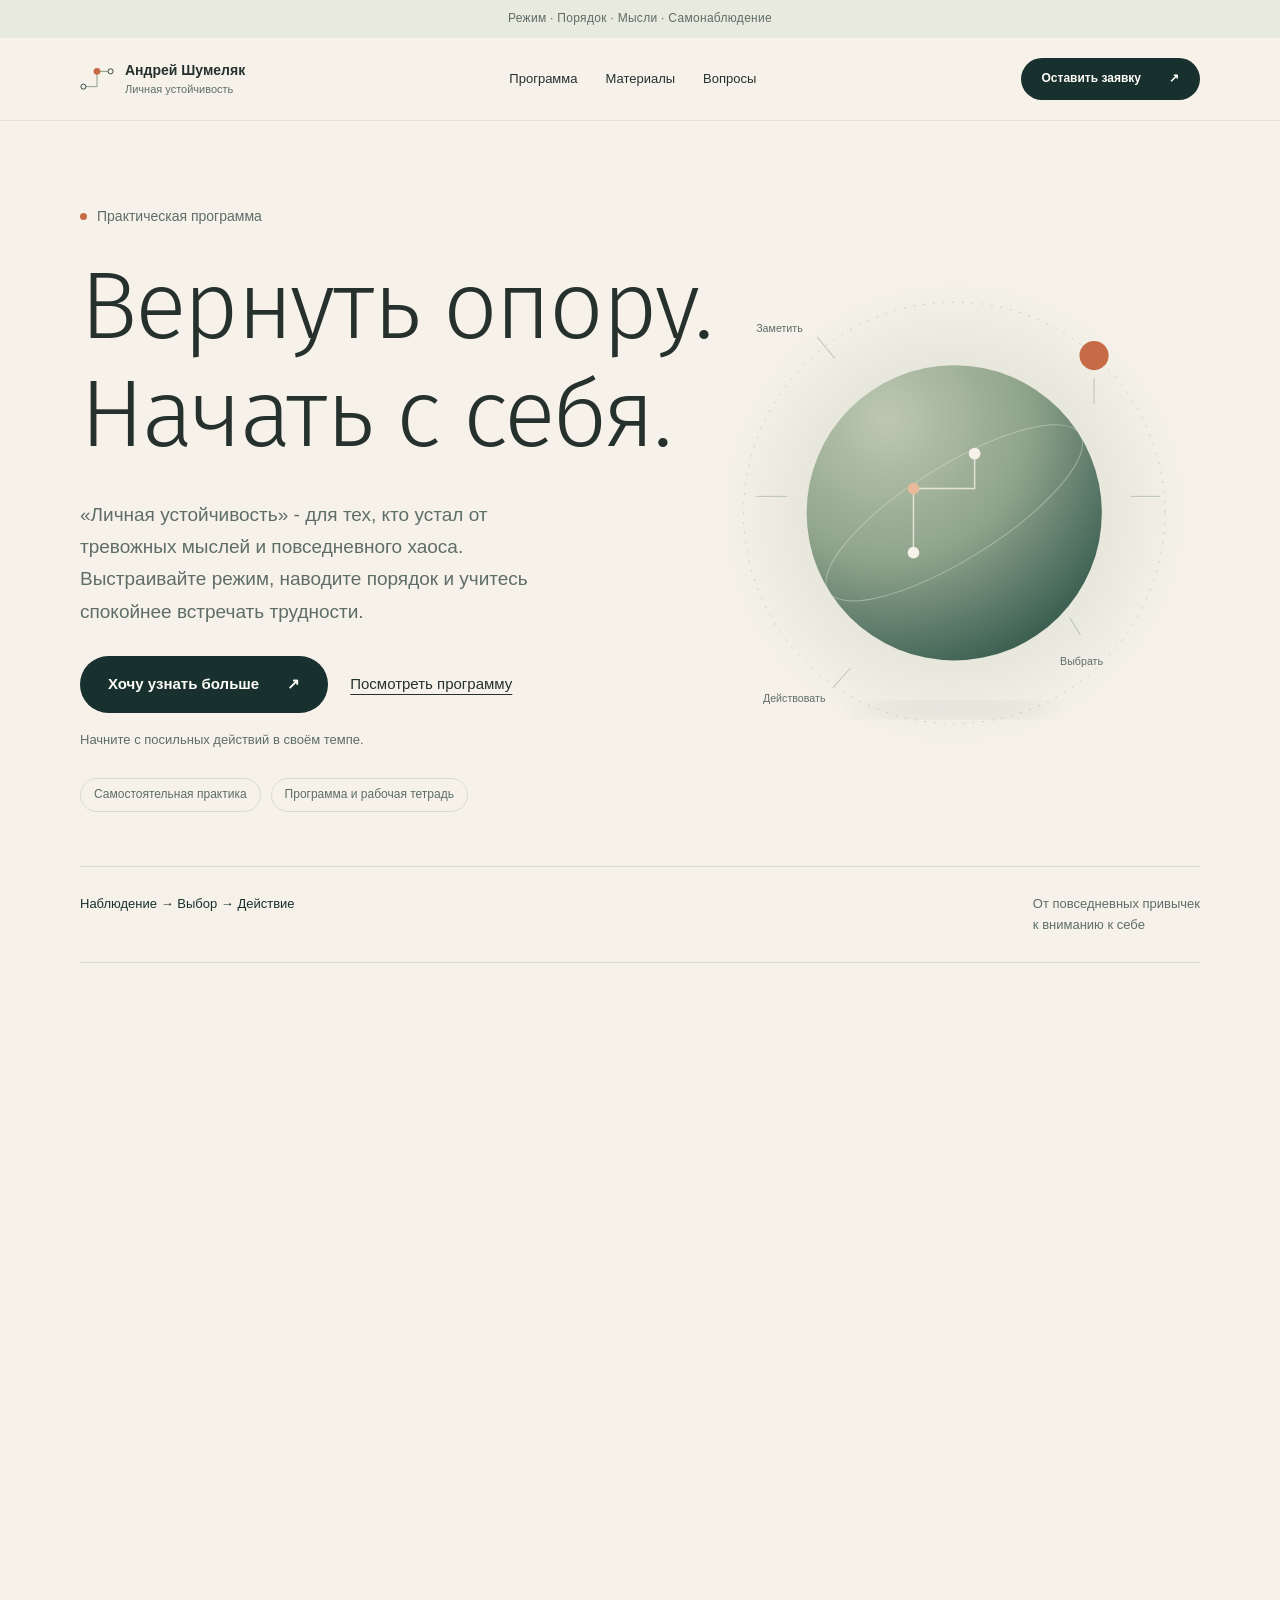
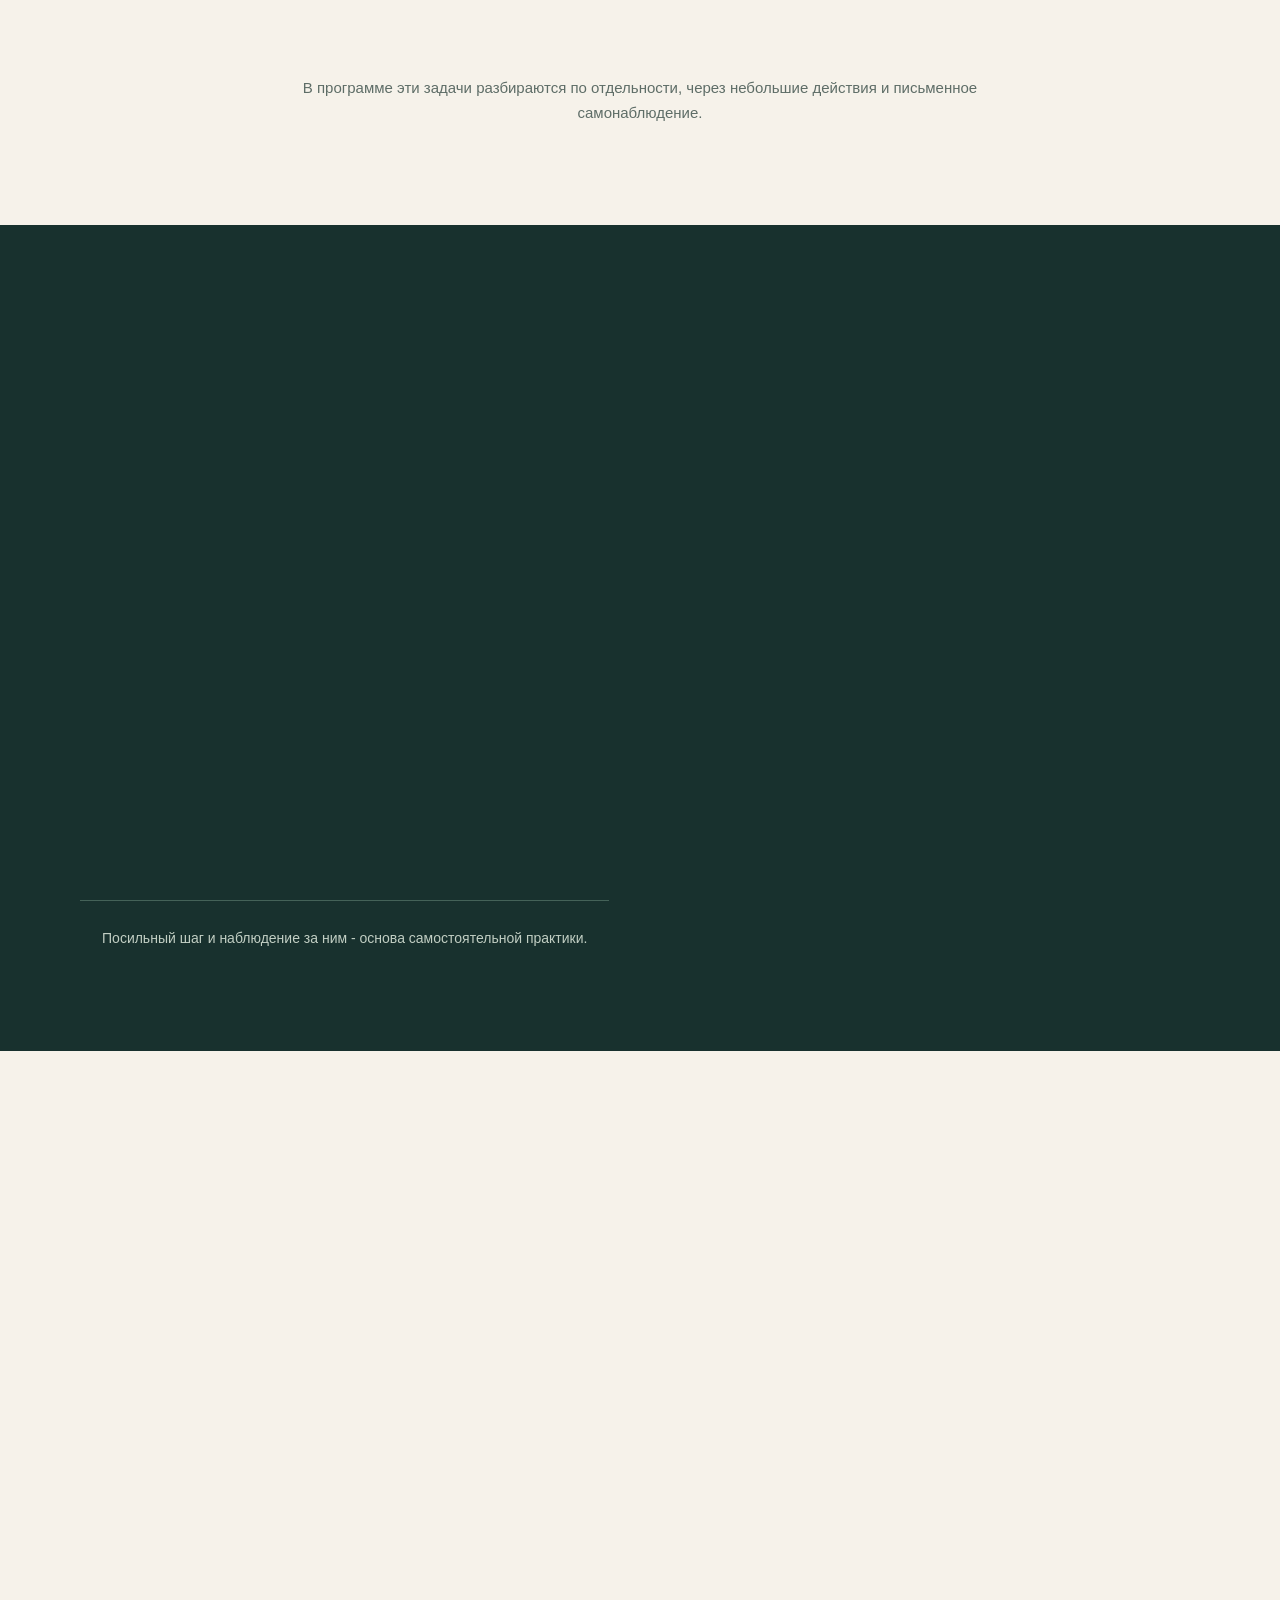
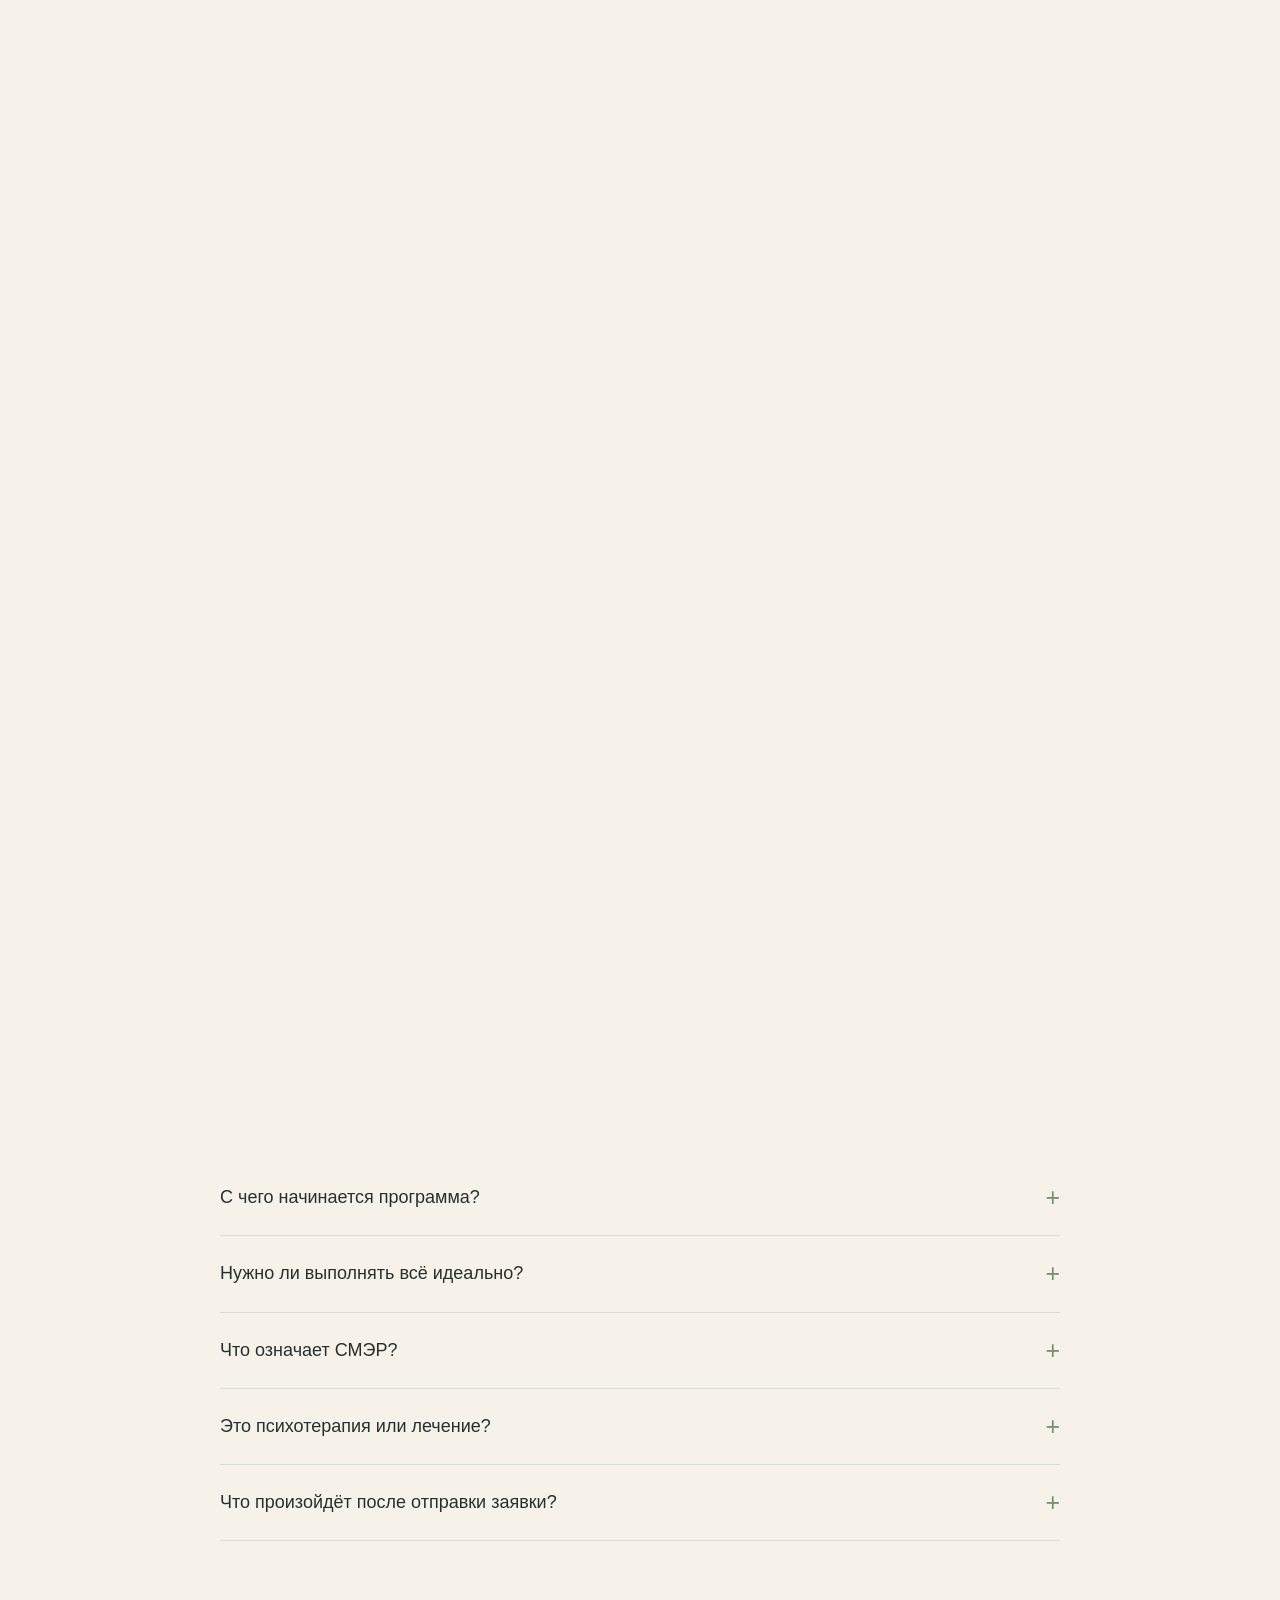
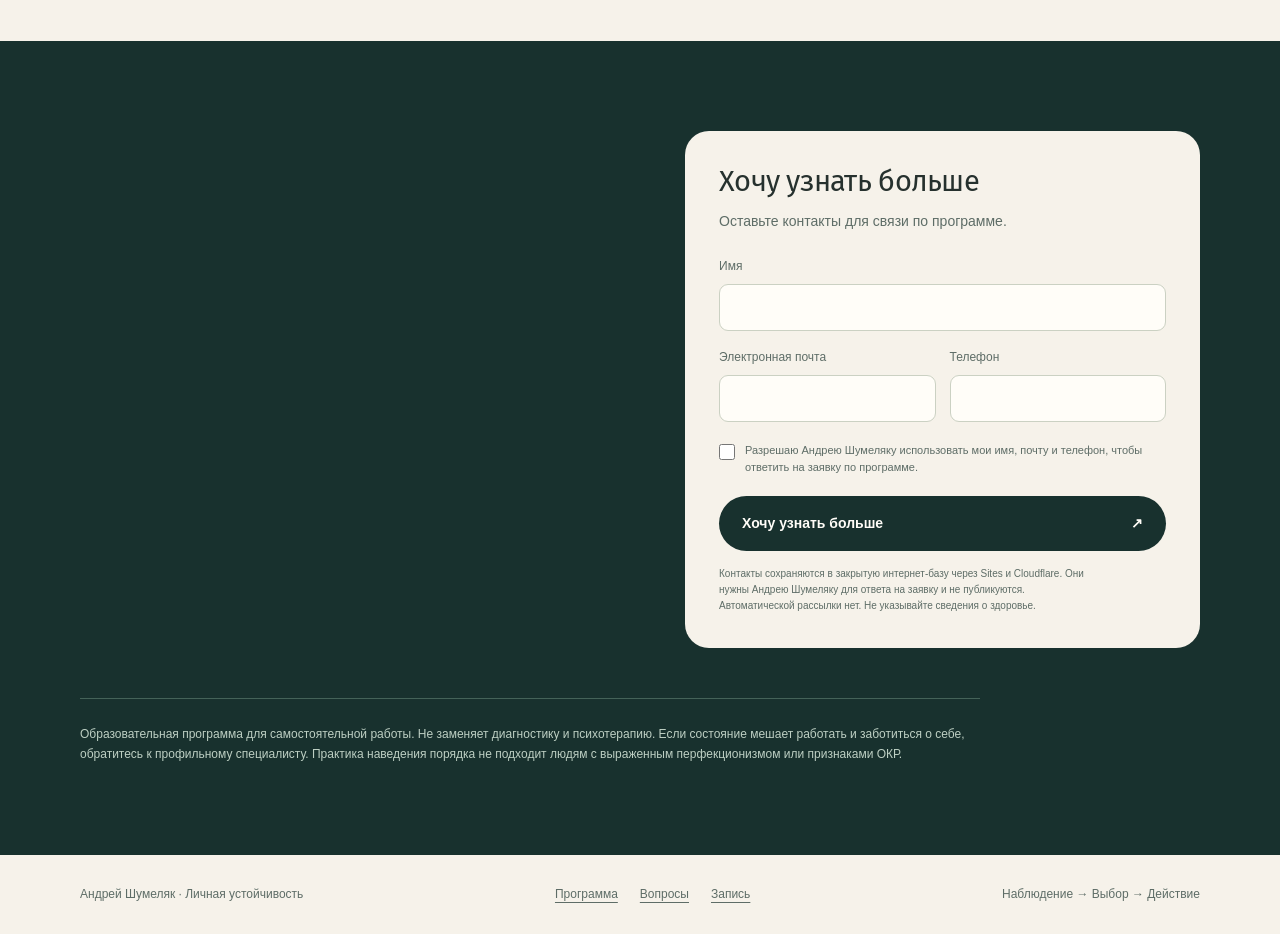
==== commit 3fb525a7: "Опубликовать сайт с блогом, магазином и формой без фамилии" ====
--- a/index.html
+++ b/index.html
@@ -1,8 +1,9 @@
 <!doctype html>
-<html lang="ru"><head><meta charset="utf-8"><meta name="viewport" content="width=device-width,initial-scale=1"><meta name="theme-color" content="#18312e"><meta name="description" content="Личная устойчивость - практическая программа Андрея Шумеляка. Режим, порядок, СМЭР и самонаблюдение. Программа, материалы и форма записи."><title>Личная устойчивость | Андрей Шумеляк</title><meta http-equiv="Content-Security-Policy" content="default-src 'none'; script-src 'sha256-0tBZiPQP0I+JJYmW9wgpjTgu9syqEyQ4P0UiiS9YAo8='; style-src 'sha256-bRA/iRRZpH8ABVQp6zl5rp7QR4otl5+ycobbp0Yqv1A='; img-src 'self' data:; connect-src https://lichnaya-ustoychivost-zapis.smallpearl3.chatgpt.site; form-action https://lichnaya-ustoychivost-zapis.smallpearl3.chatgpt.site; base-uri 'none'; object-src 'none'">
+<html lang="ru"><head><meta charset="utf-8"><meta name="viewport" content="width=device-width,initial-scale=1"><meta name="theme-color" content="#18312e"><meta name="description" content="Личная устойчивость - практическая программа Андрея Шумеляка. Режим, порядок, СМЭР и самонаблюдение. Программа, материалы и форма записи."><title>Личная устойчивость | Андрей Шумеляк</title><meta http-equiv="Content-Security-Policy" content="default-src 'none'; script-src 'sha256-aBXTCPIySpcfLcHsxviOW41n7aJB1TZP3KjvAtAWPwo='; style-src 'sha256-x639PK5spfCf0DkXKRciLnpl9DMzWcV9cd/w8IoQOAQ='; font-src 'self'; img-src 'self' data:; connect-src https://lichnaya-ustoychivost-zapis.smallpearl3.chatgpt.site; form-action https://lichnaya-ustoychivost-zapis.smallpearl3.chatgpt.site; base-uri 'none'; object-src 'none'">
 <style>
+@font-face{font-family:"Fira Sans";src:url("hub/assets/fonts/FiraSans-Light.ttf") format("truetype");font-style:normal;font-weight:300;font-display:swap}@font-face{font-family:"Fira Sans";src:url("hub/assets/fonts/FiraSans-Regular.ttf") format("truetype");font-style:normal;font-weight:400;font-display:swap}@font-face{font-family:"Fira Sans";src:url("hub/assets/fonts/FiraSans-Medium.ttf") format("truetype");font-style:normal;font-weight:500;font-display:swap}
 :root{--paper:#f6f2ea;--forest:#18312e;--ink:#26312e;--muted:#5e6d67;--sage:#7b9172;--sand:#e9dfd2;--clay:#c66b45;--peach:#e8b99a;--line:#d8ddd1;--white:#fffdf8}
-*{box-sizing:border-box}html{scroll-behavior:smooth;scroll-padding-top:105px}body{margin:0;background:var(--paper);color:var(--ink);font:16px/1.65 Arial,sans-serif;-webkit-font-smoothing:antialiased}a{color:inherit}button,input{font:inherit}button,a,input,summary{-webkit-tap-highlight-color:transparent}a:focus-visible,button:focus-visible,input:focus-visible,summary:focus-visible{outline:3px solid var(--clay);outline-offset:5px}h1,h2,h3,p{margin:0}h1,h2,h3{font-family:Georgia,serif;font-weight:700;line-height:1.08;letter-spacing:-.045em}h1{font-size:clamp(56px,7.5vw,98px);max-width:760px}h2{font-size:clamp(35px,4.6vw,58px)}h3{font-size:27px;letter-spacing:-.025em;line-height:1.2}p{max-width:68ch}.container{width:min(1120px,calc(100% - 72px));margin-inline:auto}.section{padding-block:100px}.kicker{display:flex;align-items:center;gap:10px;font-size:14px;color:var(--muted);margin-bottom:24px}.kicker:before{content:"";width:7px;height:7px;border-radius:50%;background:var(--clay);flex-shrink:0}.section-head{text-align:center;max-width:760px;margin:0 auto 50px}.section-head p{font-size:18px;color:var(--muted);margin:24px auto 0;max-width:54ch}.section-head .kicker{justify-content:center}svg{display:block}.icon{width:30px;height:30px;fill:none;stroke:currentColor;stroke-width:1.5;stroke-linecap:round;stroke-linejoin:round}.sprite{position:absolute;width:0;height:0;overflow:hidden}.button{display:inline-flex;justify-content:center;align-items:center;gap:28px;min-height:56px;padding:15px 27px;border:1px solid transparent;border-radius:100px;background:var(--forest);color:var(--white);font-size:15px;font-weight:600;text-decoration:none;cursor:pointer;transition:background .2s,transform .2s}.button:hover{background:#2d5048;transform:translateY(-2px)}.button.warm{background:var(--peach);color:var(--forest)}.button.warm:hover{background:#f2c9ac}.text-link{text-underline-offset:5px;font-size:15px}.small{font-size:13px;color:var(--muted)}.topline{background:#e9eade;text-align:center;color:var(--muted);font-size:12px;padding:9px 20px;letter-spacing:.025em}.nav-shell{position:sticky;top:0;z-index:20;background:var(--paper);border-bottom:1px solid #e4e2d8}.nav{height:82px;display:flex;justify-content:space-between;align-items:center;gap:20px}.brand{display:flex;align-items:center;gap:11px;text-decoration:none;line-height:1.3;flex-shrink:0}.brand svg{width:34px;height:30px}.brand strong{display:block;font-size:14px}.brand span{display:block;font-size:11px;color:var(--muted);margin-top:3px}.nav-links{display:flex;gap:28px;align-items:center;font-size:13px}.nav-links a{text-decoration:none}.nav-links a:hover{color:var(--clay)}.nav .button{min-height:41px;font-size:12px;padding:10px 20px}.hero{padding:84px 0 54px;display:grid;grid-template-columns:1.15fr .85fr;gap:20px;align-items:center}.hero-copy{position:relative;z-index:1}.hero p.intro{font-size:19px;line-height:1.7;margin:30px 0 28px;max-width:48ch;color:var(--muted)}.hero .small{margin-top:16px}.hero-actions{display:flex;align-items:center;gap:22px;flex-wrap:wrap}.hero-art{position:relative;min-width:0;align-self:stretch;display:flex;align-items:center;justify-content:center}.hero-art>svg{width:125%;max-width:none;margin-left:-8%;overflow:visible}.orb-float{animation:orb-float 7s ease-in-out infinite}.hero-meta{display:flex;gap:10px;flex-wrap:wrap;margin-top:28px}.tag{border:1px solid var(--line);padding:6px 13px;border-radius:100px;font-size:12px;color:var(--muted)}.bridge{display:flex;justify-content:space-between;gap:24px;padding:26px 0;border-top:1px solid var(--line);border-bottom:1px solid var(--line);font-size:13px;color:var(--muted)}.bridge strong{font-weight:400;color:var(--forest)}.situations{display:grid;grid-template-columns:repeat(3,1fr);gap:20px}.situation{background:#eeeede;border:1px solid #e3e4d7;border-radius:22px;padding:30px}.situation .icon{color:var(--sage);margin-bottom:29px}.situation h3{font-size:24px;margin-bottom:14px}.situation p{font-size:15px;color:var(--muted)}.note{text-align:center;max-width:700px;margin:32px auto 0;color:var(--muted);font-size:15px}.method{background:var(--forest);color:var(--paper);position:relative;overflow:hidden}.method .section-head p{color:#c1cec3}.method .kicker{color:#c1cec3}.method-grid{display:grid;grid-template-columns:1fr 1fr 1fr;position:relative;gap:54px}.method-step{position:relative}.method-step:after{content:"";position:absolute;top:25px;left:70px;width:calc(100% - 55px);border-top:1px solid #527166}.method-step:last-child:after{display:none}.node{width:52px;height:52px;display:grid;place-items:center;border:1px solid #668176;border-radius:50%;color:var(--peach);background:var(--forest);margin-bottom:30px;font-family:Georgia,serif;font-size:23px}.method-step h3{font-size:29px;margin-bottom:16px}.method-step p{color:#c1cec3;font-size:15px}.method-footer{margin-top:50px;padding-top:26px;border-top:1px solid #446258;text-align:center;font-size:14px;color:#c1cec3}.program{display:grid;grid-template-columns:1fr 1fr;gap:22px}.module{background:var(--white);border:1px solid #deded2;border-radius:25px;padding:32px 34px;display:flex;flex-direction:column;min-width:0}.module-head{display:flex;align-items:center;justify-content:space-between;gap:16px;margin-bottom:26px}.step-num{font-family:Georgia,serif;font-size:20px;color:var(--sage)}.module .icon{color:var(--sage)}.module h3{font-size:29px;margin-bottom:18px}.module ul{padding-left:18px;margin:0 0 26px;color:var(--muted);font-size:15px}.module li+li{margin-top:7px}.module-foot{border-top:1px solid var(--line);padding-top:16px;font-size:13px;color:var(--forest);margin-top:auto}.program-tail{display:flex;gap:20px;align-items:flex-start;background:#e7eadf;border-radius:18px;padding:24px 28px;margin-top:24px}.program-tail .icon{flex-shrink:0;color:var(--sage)}.program-tail p{font-size:15px}.program-tail strong{display:block;margin-bottom:5px}.materials{background:#ede7dc;overflow:hidden}.material-layout{display:grid;grid-template-columns:.9fr 1.1fr;gap:84px;align-items:center}.material-copy p{font-size:17px;color:var(--muted);margin:24px 0}.material-copy .text-link{display:inline-block;margin-top:9px}.paper-stack{position:relative;padding:20px 0 25px}.paper-stack:before{content:"";position:absolute;inset:16px -4px 17px 10px;border-radius:7px;background:#d0d6c5;transform:rotate(5deg)}.worksheet{position:relative;background:var(--white);box-shadow:0 20px 55px #18312e12;border-radius:7px;padding:38px;transform:rotate(-2deg)}.worksheet-top{display:flex;justify-content:space-between;gap:20px;border-bottom:1px solid var(--line);padding-bottom:17px;color:var(--muted);font-size:11px}.worksheet h3{font-size:31px;margin:28px 0 12px}.worksheet p{color:var(--muted);font-size:14px}.worksheet ol{counter-reset:item;padding:0;margin:26px 0;list-style:none}.worksheet li{display:flex;gap:15px;align-items:flex-start;padding:14px 0;border-bottom:1px solid #e1e4d9;font-size:14px;line-height:1.5}.worksheet li:before{counter-increment:item;content:"0" counter(item);color:var(--sage);font-family:Georgia,serif;flex-shrink:0}.worksheet-label{font-size:10px;color:var(--muted);letter-spacing:.04em}.includes{display:grid;grid-template-columns:repeat(3,1fr);gap:36px}.included{padding:0 0 24px;border-bottom:1px solid var(--line)}.included .icon{color:var(--sage);margin-bottom:20px}.included h3{font-size:25px;margin-bottom:14px}.included p{font-size:15px;color:var(--muted)}.author{padding:48px;border:1px solid var(--line);border-radius:25px;display:grid;grid-template-columns:160px 1fr;align-items:center;gap:40px;margin-top:70px}.monogram{width:136px;height:136px;background:#dce2d3;border-radius:50%;display:grid;place-items:center;font-family:Georgia,serif;font-size:46px;color:var(--forest);letter-spacing:-.07em}.author h3{font-size:29px;margin-bottom:16px}.author p{color:var(--muted);font-size:15px;max-width:64ch}.author-label{font-size:12px;color:var(--muted);margin-bottom:10px}.faq-section{padding-top:0}.faq{max-width:840px;margin:auto}.faq details{border-bottom:1px solid var(--line)}.faq summary{display:flex;justify-content:space-between;gap:25px;padding:25px 0;list-style:none;cursor:pointer;font-size:18px;line-height:1.4}.faq summary::-webkit-details-marker{display:none}.faq summary:after{content:"+";font-size:25px;font-weight:400;color:var(--sage);line-height:1;flex-shrink:0}.faq details[open] summary:after{content:"−"}.faq details p{padding:0 40px 25px 0;color:var(--muted);font-size:15px}.closing{background:var(--forest);color:var(--paper);padding:90px 0}.closing-grid{display:grid;grid-template-columns:1fr 1fr;gap:90px;align-items:start}.closing h2{font-size:clamp(38px,4.5vw,57px);margin-bottom:25px}.closing .kicker{color:#bdcfc3}.closing-copy>p{color:#bdcfc3;font-size:17px;margin-bottom:25px}.closing-list{list-style:none;padding:0;color:#bdcfc3;font-size:14px}.closing-list li{margin:12px 0;display:flex;gap:12px;align-items:baseline}.closing-list li:before{content:"✓";color:var(--peach)}.signup{scroll-margin-top:105px;background:var(--paper);color:var(--ink);padding:34px;border-radius:24px;min-width:0}.signup h3{font-size:29px;margin-bottom:10px}.signup>p{font-size:14px;color:var(--muted);margin-bottom:24px}.lead-fields{display:grid;grid-template-columns:1fr 1fr;gap:17px 14px}.lead-field{display:flex;flex-direction:column;font-size:12px;gap:7px;color:var(--muted);min-width:0}.lead-field input{width:100%;min-width:0;border:1px solid #cbd1c3;background:var(--white);border-radius:9px;height:47px;padding:10px 12px;color:var(--ink);font-size:16px}.lead-field input[aria-invalid=true]{border-color:#9b4538}.field-error{color:#9b4538;font-size:12px}.field-error:empty{display:none}.primary.form-submit{display:flex;align-items:center;justify-content:space-between;gap:16px;width:100%;background:var(--forest);color:var(--white);border:0;border-radius:100px;padding:16px 23px;cursor:pointer;font-size:14px;font-weight:600;min-height:55px}.primary.form-submit:disabled{opacity:.65;cursor:wait}.primary.form-submit:hover{background:#2d5048}.consent{display:flex;gap:10px;align-items:flex-start;font-size:11px;line-height:1.55;color:var(--muted);margin:20px 0}.consent input{flex-shrink:0;width:16px;height:16px;accent-color:var(--forest);margin:2px 0 0}.form-note{font-size:10px;line-height:1.6;color:var(--muted);margin-top:15px}.form-status{font-size:13px;line-height:1.6;margin-top:15px}.form-status:empty{display:none}.form-status[data-state=success]{padding:14px;background:#dfe7d9;border-left:3px solid var(--sage)}.form-status[data-state=error]{padding:14px;background:#f0ded4;border-left:3px solid #9b4538}.spam-trap{position:absolute;width:1px;height:1px;overflow:hidden;clip-path:inset(50%)}.closing-boundary{max-width:900px;font-size:12px;color:#bdcfc3;border-top:1px solid #446258;margin-top:50px;padding-top:25px;line-height:1.7}.footer{display:flex;align-items:center;justify-content:space-between;gap:30px;flex-wrap:wrap;padding:30px 0;color:var(--muted);font-size:12px}.footer a{text-underline-offset:4px}.footer nav{display:flex;gap:22px}.skip-link{position:absolute;top:-80px;left:20px;z-index:40;background:var(--white);color:var(--forest);padding:10px 16px}.skip-link:focus{top:10px}
+*{box-sizing:border-box}html{scroll-behavior:smooth;scroll-padding-top:105px}body{margin:0;background:var(--paper);color:var(--ink);font:16px/1.65 Arial,sans-serif;-webkit-font-smoothing:antialiased}a{color:inherit}button,input{font:inherit}button,a,input,summary{-webkit-tap-highlight-color:transparent}a:focus-visible,button:focus-visible,input:focus-visible,summary:focus-visible{outline:3px solid var(--clay);outline-offset:5px}h1,h2,h3,p{margin:0}h1,h2,h3{font-family:"Fira Sans",Arial,sans-serif;line-height:1.13;letter-spacing:-.025em}h1,h2{font-weight:300}h3{font-weight:400}h1{font-size:clamp(56px,7.5vw,98px);max-width:760px}h2{font-size:clamp(35px,4.6vw,58px)}h3{font-size:27px;letter-spacing:-.025em;line-height:1.2}p{max-width:68ch}.container{width:min(1120px,calc(100% - 72px));margin-inline:auto}.section{padding-block:100px}.kicker{display:flex;align-items:center;gap:10px;font-size:14px;color:var(--muted);margin-bottom:24px}.kicker:before{content:"";width:7px;height:7px;border-radius:50%;background:var(--clay);flex-shrink:0}.section-head{text-align:center;max-width:760px;margin:0 auto 50px}.section-head p{font-size:18px;color:var(--muted);margin:24px auto 0;max-width:54ch}.section-head .kicker{justify-content:center}svg{display:block}.icon{width:30px;height:30px;fill:none;stroke:currentColor;stroke-width:1.5;stroke-linecap:round;stroke-linejoin:round}.sprite{position:absolute;width:0;height:0;overflow:hidden}.button{display:inline-flex;justify-content:center;align-items:center;gap:28px;min-height:56px;padding:15px 27px;border:1px solid transparent;border-radius:100px;background:var(--forest);color:var(--white);font-size:15px;font-weight:600;text-decoration:none;cursor:pointer;transition:background .2s,transform .2s}.button:hover{background:#2d5048;transform:translateY(-2px)}.button.warm{background:var(--peach);color:var(--forest)}.button.warm:hover{background:#f2c9ac}.text-link{text-underline-offset:5px;font-size:15px}.small{font-size:13px;color:var(--muted)}.topline{background:#e9eade;text-align:center;color:var(--muted);font-size:12px;padding:9px 20px;letter-spacing:.025em}.nav-shell{position:sticky;top:0;z-index:20;background:var(--paper);border-bottom:1px solid #e4e2d8}.nav{height:82px;display:flex;justify-content:space-between;align-items:center;gap:20px}.brand{display:flex;align-items:center;gap:11px;text-decoration:none;line-height:1.3;flex-shrink:0}.brand svg{width:34px;height:30px}.brand strong{display:block;font-size:14px}.brand span{display:block;font-size:11px;color:var(--muted);margin-top:3px}.nav-links{display:flex;gap:28px;align-items:center;font-size:13px}.nav-links a{text-decoration:none}.nav-links a:hover{color:var(--clay)}.nav .button{min-height:41px;font-size:12px;padding:10px 20px}.hero{padding:84px 0 54px;display:grid;grid-template-columns:1.15fr .85fr;gap:20px;align-items:center}.hero-copy{position:relative;z-index:1}.hero p.intro{font-size:19px;line-height:1.7;margin:30px 0 28px;max-width:48ch;color:var(--muted)}.hero .small{margin-top:16px}.hero-actions{display:flex;align-items:center;gap:22px;flex-wrap:wrap}.hero-art{position:relative;min-width:0;align-self:stretch;display:flex;align-items:center;justify-content:center}.hero-art>svg{width:125%;max-width:none;margin-left:-8%;overflow:visible}.orb-float{animation:orb-float 7s ease-in-out infinite}.hero-meta{display:flex;gap:10px;flex-wrap:wrap;margin-top:28px}.tag{border:1px solid var(--line);padding:6px 13px;border-radius:100px;font-size:12px;color:var(--muted)}.bridge{display:flex;justify-content:space-between;gap:24px;padding:26px 0;border-top:1px solid var(--line);border-bottom:1px solid var(--line);font-size:13px;color:var(--muted)}.bridge strong{font-weight:400;color:var(--forest)}.situations{display:grid;grid-template-columns:repeat(3,1fr);gap:20px}.situation{background:#eeeede;border:1px solid #e3e4d7;border-radius:22px;padding:30px}.situation .icon{color:var(--sage);margin-bottom:29px}.situation h3{font-size:24px;margin-bottom:14px}.situation p{font-size:15px;color:var(--muted)}.note{text-align:center;max-width:700px;margin:32px auto 0;color:var(--muted);font-size:15px}.method{background:var(--forest);color:var(--paper);position:relative;overflow:hidden}.method .section-head p{color:#c1cec3}.method .kicker{color:#c1cec3}.method-grid{display:grid;grid-template-columns:1fr 1fr 1fr;position:relative;gap:54px}.method-step{position:relative}.method-step:after{content:"";position:absolute;top:25px;left:70px;width:calc(100% - 55px);border-top:1px solid #527166}.method-step:last-child:after{display:none}.node{width:52px;height:52px;display:grid;place-items:center;border:1px solid #668176;border-radius:50%;color:var(--peach);background:var(--forest);margin-bottom:30px;font-family:"Fira Sans",Arial,sans-serif;font-size:23px}.method-step h3{font-size:29px;margin-bottom:16px}.method-step p{color:#c1cec3;font-size:15px}.method-footer{margin-top:50px;padding-top:26px;border-top:1px solid #446258;text-align:center;font-size:14px;color:#c1cec3}.program{display:grid;grid-template-columns:1fr 1fr;gap:22px}.module{background:var(--white);border:1px solid #deded2;border-radius:25px;padding:32px 34px;display:flex;flex-direction:column;min-width:0}.module-head{display:flex;align-items:center;justify-content:space-between;gap:16px;margin-bottom:26px}.step-num{font-family:"Fira Sans",Arial,sans-serif;font-size:20px;color:var(--sage)}.module .icon{color:var(--sage)}.module h3{font-size:29px;margin-bottom:18px}.module ul{padding-left:18px;margin:0 0 26px;color:var(--muted);font-size:15px}.module li+li{margin-top:7px}.module-foot{border-top:1px solid var(--line);padding-top:16px;font-size:13px;color:var(--forest);margin-top:auto}.program-tail{display:flex;gap:20px;align-items:flex-start;background:#e7eadf;border-radius:18px;padding:24px 28px;margin-top:24px}.program-tail .icon{flex-shrink:0;color:var(--sage)}.program-tail p{font-size:15px}.program-tail strong{display:block;margin-bottom:5px}.materials{background:#ede7dc;overflow:hidden}.material-layout{display:grid;grid-template-columns:.9fr 1.1fr;gap:84px;align-items:center}.material-copy p{font-size:17px;color:var(--muted);margin:24px 0}.material-copy .text-link{display:inline-block;margin-top:9px}.paper-stack{position:relative;padding:20px 0 25px}.paper-stack:before{content:"";position:absolute;inset:16px -4px 17px 10px;border-radius:7px;background:#d0d6c5;transform:rotate(5deg)}.worksheet{position:relative;background:var(--white);box-shadow:0 20px 55px #18312e12;border-radius:7px;padding:38px;transform:rotate(-2deg)}.worksheet-top{display:flex;justify-content:space-between;gap:20px;border-bottom:1px solid var(--line);padding-bottom:17px;color:var(--muted);font-size:11px}.worksheet h3{font-size:31px;margin:28px 0 12px}.worksheet p{color:var(--muted);font-size:14px}.worksheet ol{counter-reset:item;padding:0;margin:26px 0;list-style:none}.worksheet li{display:flex;gap:15px;align-items:flex-start;padding:14px 0;border-bottom:1px solid #e1e4d9;font-size:14px;line-height:1.5}.worksheet li:before{counter-increment:item;content:"0" counter(item);color:var(--sage);font-family:"Fira Sans",Arial,sans-serif;flex-shrink:0}.worksheet-label{font-size:10px;color:var(--muted);letter-spacing:.04em}.includes{display:grid;grid-template-columns:repeat(3,1fr);gap:36px}.included{padding:0 0 24px;border-bottom:1px solid var(--line)}.included .icon{color:var(--sage);margin-bottom:20px}.included h3{font-size:25px;margin-bottom:14px}.included p{font-size:15px;color:var(--muted)}.author{padding:48px;border:1px solid var(--line);border-radius:25px;display:grid;grid-template-columns:160px 1fr;align-items:center;gap:40px;margin-top:70px}.monogram{width:136px;height:136px;background:#dce2d3;border-radius:50%;display:grid;place-items:center;font-family:"Fira Sans",Arial,sans-serif;font-size:46px;color:var(--forest);letter-spacing:-.07em}.author h3{font-size:29px;margin-bottom:16px}.author p{color:var(--muted);font-size:15px;max-width:64ch}.author-label{font-size:12px;color:var(--muted);margin-bottom:10px}.faq-section{padding-top:0}.faq{max-width:840px;margin:auto}.faq details{border-bottom:1px solid var(--line)}.faq summary{display:flex;justify-content:space-between;gap:25px;padding:25px 0;list-style:none;cursor:pointer;font-size:18px;line-height:1.4}.faq summary::-webkit-details-marker{display:none}.faq summary:after{content:"+";font-size:25px;font-weight:400;color:var(--sage);line-height:1;flex-shrink:0}.faq details[open] summary:after{content:"−"}.faq details p{padding:0 40px 25px 0;color:var(--muted);font-size:15px}.closing{background:var(--forest);color:var(--paper);padding:90px 0}.closing-grid{display:grid;grid-template-columns:1fr 1fr;gap:90px;align-items:start}.closing h2{font-size:clamp(38px,4.5vw,57px);margin-bottom:25px}.closing .kicker{color:#bdcfc3}.closing-copy>p{color:#bdcfc3;font-size:17px;margin-bottom:25px}.closing-list{list-style:none;padding:0;color:#bdcfc3;font-size:14px}.closing-list li{margin:12px 0;display:flex;gap:12px;align-items:baseline}.closing-list li:before{content:"✓";color:var(--peach)}.signup{scroll-margin-top:105px;background:var(--paper);color:var(--ink);padding:34px;border-radius:24px;min-width:0}.signup h3{font-size:29px;margin-bottom:10px}.signup>p{font-size:14px;color:var(--muted);margin-bottom:24px}.lead-fields{display:grid;grid-template-columns:1fr 1fr;gap:17px 14px}.lead-fields .lead-field:first-child{grid-column:1/-1}.lead-field{display:flex;flex-direction:column;font-size:12px;gap:7px;color:var(--muted);min-width:0}.lead-field input{width:100%;min-width:0;border:1px solid #cbd1c3;background:var(--white);border-radius:9px;height:47px;padding:10px 12px;color:var(--ink);font-size:16px}.lead-field input[aria-invalid=true]{border-color:#9b4538}.field-error{color:#9b4538;font-size:12px}.field-error:empty{display:none}.primary.form-submit{display:flex;align-items:center;justify-content:space-between;gap:16px;width:100%;background:var(--forest);color:var(--white);border:0;border-radius:100px;padding:16px 23px;cursor:pointer;font-size:14px;font-weight:600;min-height:55px}.primary.form-submit:disabled{opacity:.65;cursor:wait}.primary.form-submit:hover{background:#2d5048}.consent{display:flex;gap:10px;align-items:flex-start;font-size:11px;line-height:1.55;color:var(--muted);margin:20px 0}.consent input{flex-shrink:0;width:16px;height:16px;accent-color:var(--forest);margin:2px 0 0}.form-note{font-size:10px;line-height:1.6;color:var(--muted);margin-top:15px}.form-status{font-size:13px;line-height:1.6;margin-top:15px}.form-status:empty{display:none}.form-status[data-state=success]{padding:14px;background:#dfe7d9;border-left:3px solid var(--sage)}.form-status[data-state=error]{padding:14px;background:#f0ded4;border-left:3px solid #9b4538}.spam-trap{position:absolute;width:1px;height:1px;overflow:hidden;clip-path:inset(50%)}.closing-boundary{max-width:900px;font-size:12px;color:#bdcfc3;border-top:1px solid #446258;margin-top:50px;padding-top:25px;line-height:1.7}.footer{display:flex;align-items:center;justify-content:space-between;gap:30px;flex-wrap:wrap;padding:30px 0;color:var(--muted);font-size:12px}.footer a{text-underline-offset:4px}.footer nav{display:flex;gap:22px}.skip-link{position:absolute;top:-80px;left:20px;z-index:40;background:var(--white);color:var(--forest);padding:10px 16px}.skip-link:focus{top:10px}
 @keyframes orb-float{0%,100%{transform:translateY(0)}50%{transform:translateY(-12px)}}.motion .reveal{opacity:0;transform:translateY(18px);transition:opacity .65s ease,transform .65s ease}.motion .reveal.visible{opacity:1;transform:none}
 @media(min-width:1500px){.hero{padding-block:105px 75px}}
 @media(max-width:1000px){.container{width:calc(100% - 48px)}.hero{gap:0}.hero h1{font-size:72px}.hero-art>svg{width:118%;margin-left:-5%}.nav-links{gap:18px}.material-layout{gap:45px}.closing-grid{gap:40px}.signup{padding:28px}.lead-fields{grid-template-columns:1fr}.section{padding-block:80px}}
@@ -66,14 +67,14 @@
 <details><summary>Что произойдёт после отправки заявки?</summary><p>Ваши контакты сохранятся для ответа Андрея Шумеляка по программе. Отправка формы не оформляет покупку и не списывает деньги. Автоматической рассылки нет.</p></details>
 </div></div></section>
 
-<section class="closing" aria-labelledby="closing-title"><div class="container"><div class="closing-grid"><div class="closing-copy reveal"><p class="kicker">Личная устойчивость</p><h2 id="closing-title">Начните с одного<br>посильного шага.</h2><p>Оставьте контакты, чтобы узнать больше о программе Андрея Шумеляка.</p><ul class="closing-list"><li>Режим и ритуалы обычного дня</li><li>Порядок вокруг и в цифровой среде</li><li>Самонаблюдение и работа с мыслями</li></ul></div><div class="signup" id="interest"><h3>Хочу узнать больше</h3><p>Оставьте контакты для связи по программе.</p><form id="interest-form" action="https://lichnaya-ustoychivost-zapis.smallpearl3.chatgpt.site/api/leads" method="post"><div class="lead-fields"><label class="lead-field" for="last-name">Фамилия<input id="last-name" name="last_name" autocomplete="family-name" maxlength="80" required aria-describedby="last-name-error"><span id="last-name-error" class="field-error"></span></label><label class="lead-field" for="first-name">Имя<input id="first-name" name="first_name" autocomplete="given-name" maxlength="80" required aria-describedby="first-name-error"><span id="first-name-error" class="field-error"></span></label><label class="lead-field" for="email">Электронная почта<input id="email" name="email" type="email" autocomplete="email" maxlength="254" required aria-describedby="email-error"><span id="email-error" class="field-error"></span></label><label class="lead-field" for="phone">Телефон<input id="phone" name="phone" type="tel" autocomplete="tel" inputmode="tel" maxlength="40" required aria-describedby="phone-error"><span id="phone-error" class="field-error"></span></label></div><div class="spam-trap" aria-hidden="true"><label for="website">Сайт<input id="website" name="website" type="text" tabindex="-1" autocomplete="off"></label></div><label class="consent"><input id="consent" type="checkbox" required> Разрешаю Андрею Шумеляку использовать мои имя, фамилию, почту и телефон, чтобы ответить на заявку по программе.</label><button class="primary form-submit" type="submit">Хочу узнать больше <span class="arrow" aria-hidden="true">↗</span></button><p class="form-note">Контакты сохраняются в закрытую интернет-базу через Sites и Cloudflare. Они нужны Андрею Шумеляку для ответа на заявку и не публикуются. Автоматической рассылки нет. Не указывайте сведения о здоровье.</p><p id="form-status" class="form-status" role="status" aria-live="polite" tabindex="-1"></p></form></div></div><p class="closing-boundary">Образовательная программа для самостоятельной работы. Не заменяет диагностику и психотерапию. Если состояние мешает работать и заботиться о себе, обратитесь к профильному специалисту. Практика наведения порядка не подходит людям с выраженным перфекционизмом или признаками ОКР.</p></div></section>
+<section class="closing" aria-labelledby="closing-title"><div class="container"><div class="closing-grid"><div class="closing-copy reveal"><p class="kicker">Личная устойчивость</p><h2 id="closing-title">Начните с одного<br>посильного шага.</h2><p>Оставьте контакты, чтобы узнать больше о программе Андрея Шумеляка.</p><ul class="closing-list"><li>Режим и ритуалы обычного дня</li><li>Порядок вокруг и в цифровой среде</li><li>Самонаблюдение и работа с мыслями</li></ul></div><div class="signup" id="interest"><h3>Хочу узнать больше</h3><p>Оставьте контакты для связи по программе.</p><form id="interest-form" action="https://lichnaya-ustoychivost-zapis.smallpearl3.chatgpt.site/api/leads" method="post"><div class="lead-fields"><label class="lead-field" for="first-name">Имя<input id="first-name" name="first_name" autocomplete="given-name" maxlength="80" required aria-describedby="first-name-error"><span id="first-name-error" class="field-error"></span></label><label class="lead-field" for="email">Электронная почта<input id="email" name="email" type="email" autocomplete="email" maxlength="254" required aria-describedby="email-error"><span id="email-error" class="field-error"></span></label><label class="lead-field" for="phone">Телефон<input id="phone" name="phone" type="tel" autocomplete="tel" inputmode="tel" maxlength="40" required aria-describedby="phone-error"><span id="phone-error" class="field-error"></span></label></div><div class="spam-trap" aria-hidden="true"><label for="website">Сайт<input id="website" name="website" type="text" tabindex="-1" autocomplete="off"></label></div><label class="consent"><input id="consent" type="checkbox" required> Разрешаю Андрею Шумеляку использовать мои имя, почту и телефон, чтобы ответить на заявку по программе.</label><button class="primary form-submit" type="submit">Хочу узнать больше <span class="arrow" aria-hidden="true">↗</span></button><p class="form-note">Контакты сохраняются в закрытую интернет-базу через Sites и Cloudflare. Они нужны Андрею Шумеляку для ответа на заявку и не публикуются. Автоматической рассылки нет. Не указывайте сведения о здоровье.</p><p id="form-status" class="form-status" role="status" aria-live="polite" tabindex="-1"></p></form></div></div><p class="closing-boundary">Образовательная программа для самостоятельной работы. Не заменяет диагностику и психотерапию. Если состояние мешает работать и заботиться о себе, обратитесь к профильному специалисту. Практика наведения порядка не подходит людям с выраженным перфекционизмом или признаками ОКР.</p></div></section>
 </main><footer class="container footer"><span>Андрей Шумеляк · Личная устойчивость</span><nav aria-label="Дополнительная навигация"><a href="#program">Программа</a><a href="#faq">Вопросы</a><a href="#interest">Запись</a></nav><span>Наблюдение → Выбор → Действие</span></footer>
 
 <script>if('IntersectionObserver' in window&&!window.matchMedia('(prefers-reduced-motion: reduce)').matches){document.documentElement.classList.add('motion');const observer=new IntersectionObserver(entries=>entries.forEach(entry=>{if(entry.isIntersecting){entry.target.classList.add('visible');observer.unobserve(entry.target)}}),{threshold:.08});document.querySelectorAll('.reveal').forEach(el=>observer.observe(el));}
 const interestForm=document.getElementById('interest-form');
 const formStatus=document.getElementById('form-status');
 const submitButton=interestForm.querySelector('button[type=submit]');
-const fields=[['last_name','last-name'],['first_name','first-name'],['email','email'],['phone','phone']];
+const fields=[['first_name','first-name'],['email','email'],['phone','phone']];
 let pending=false,submissionId=crypto.randomUUID(),previousData='';
 interestForm.addEventListener('submit',async event=>{
   event.preventDefault();
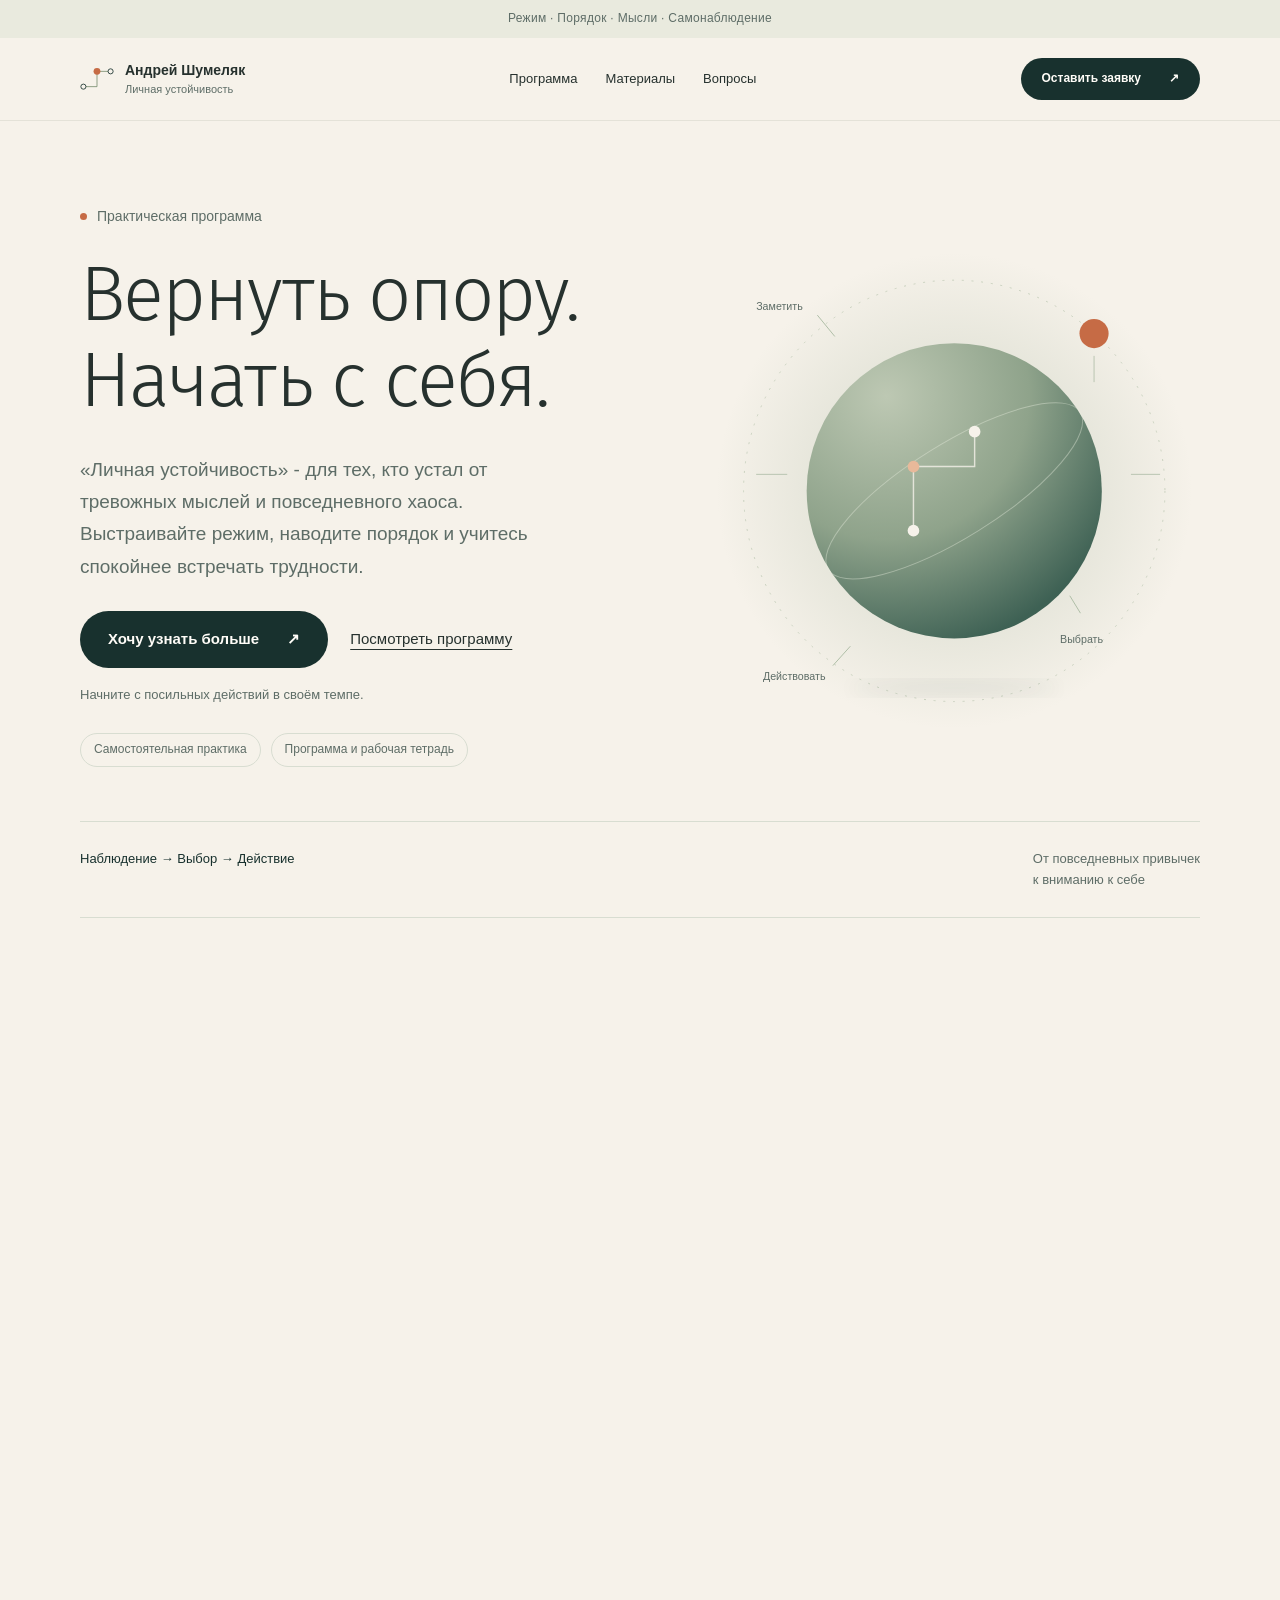
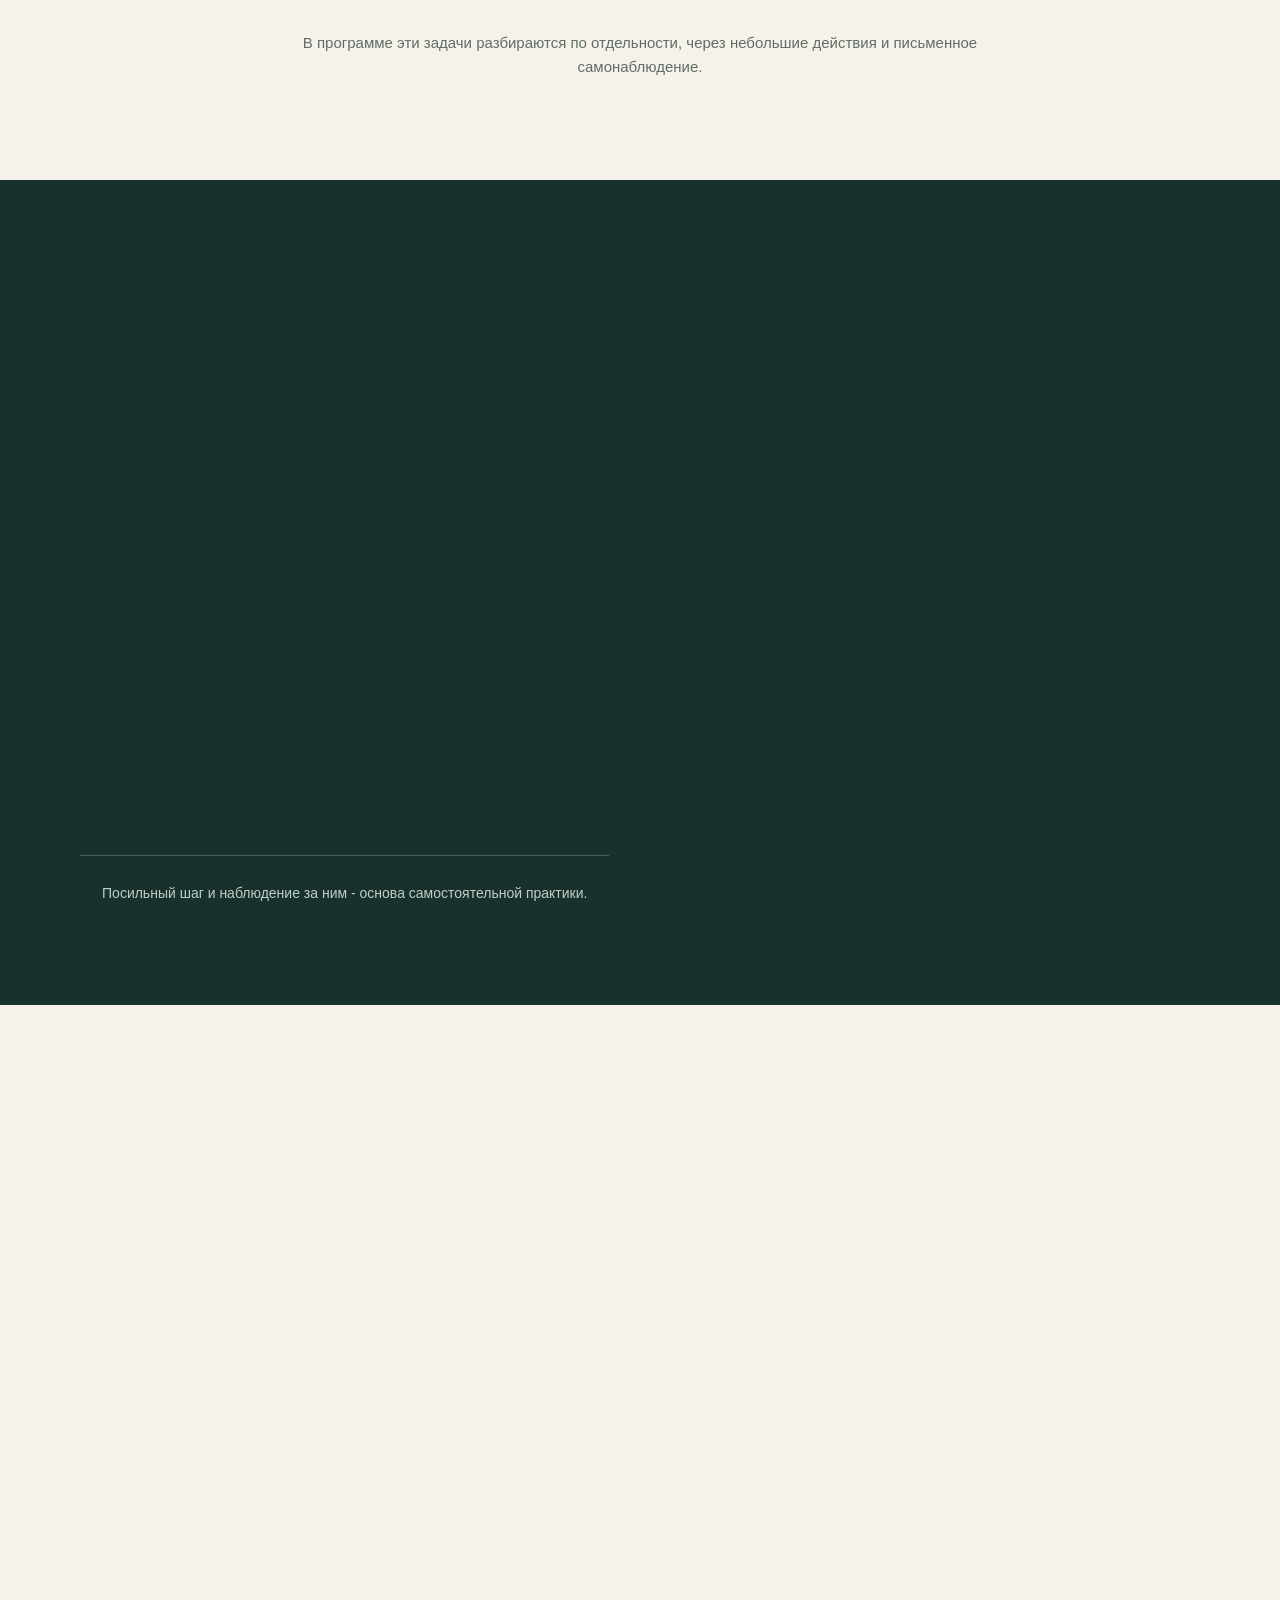
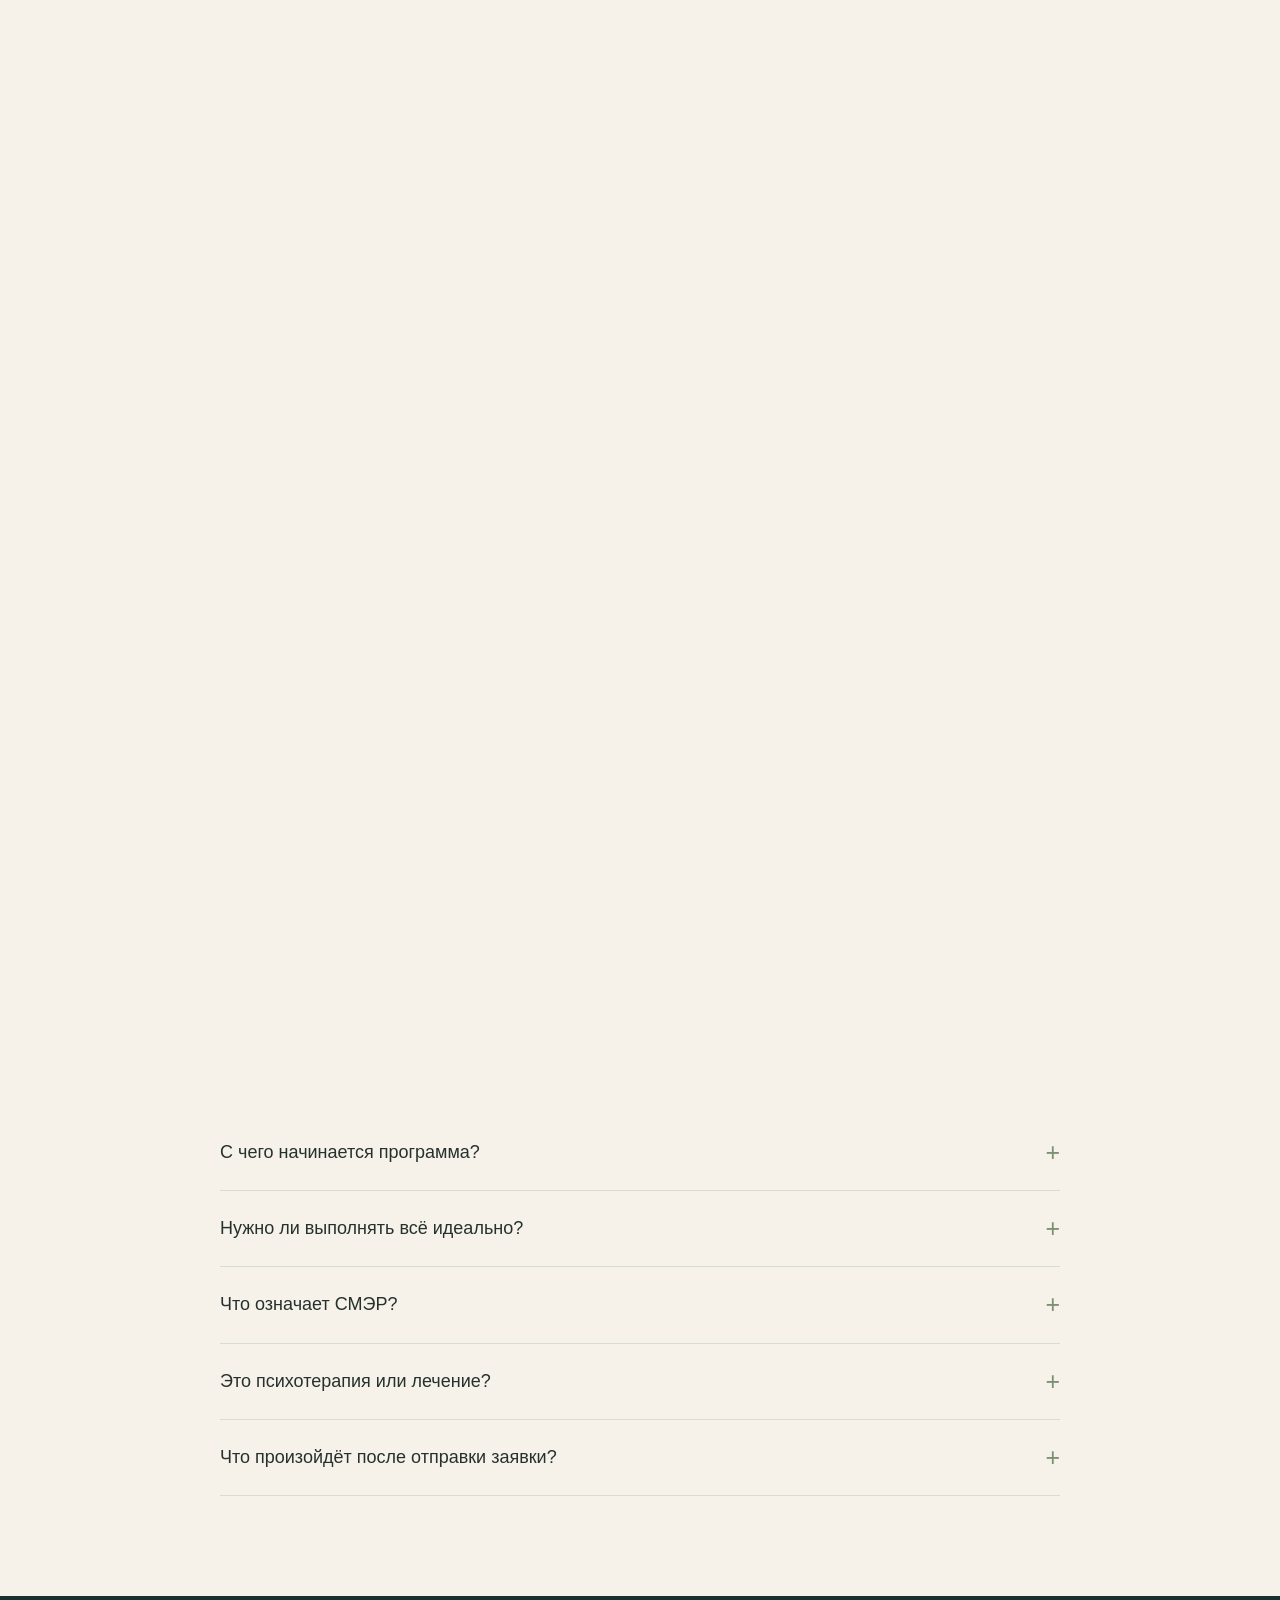
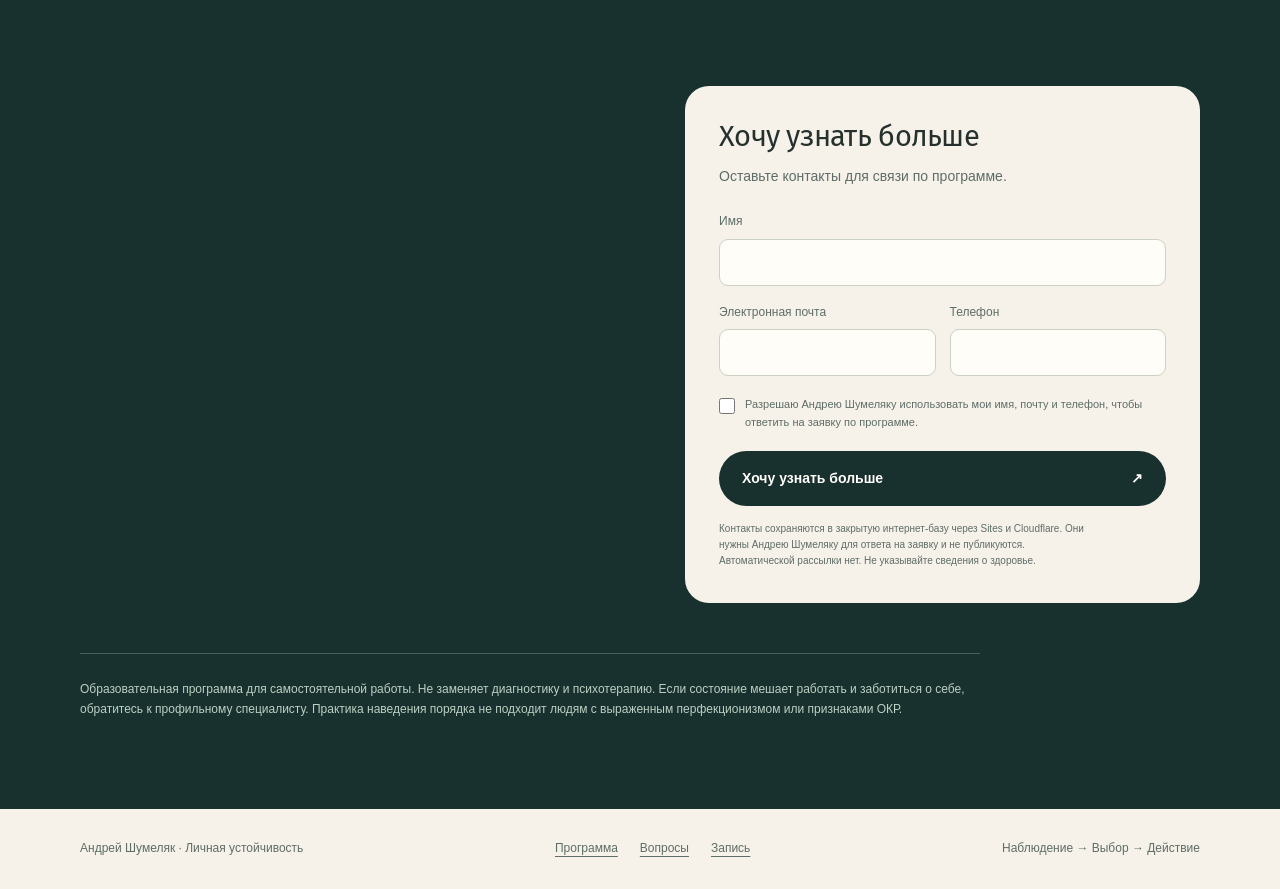
==== commit ebb6b117: "Согласовать оформление блога и размер заголовка программы" ====
--- a/index.html
+++ b/index.html
@@ -1,13 +1,13 @@
 <!doctype html>
-<html lang="ru"><head><meta charset="utf-8"><meta name="viewport" content="width=device-width,initial-scale=1"><meta name="theme-color" content="#18312e"><meta name="description" content="Личная устойчивость - практическая программа Андрея Шумеляка. Режим, порядок, СМЭР и самонаблюдение. Программа, материалы и форма записи."><title>Личная устойчивость | Андрей Шумеляк</title><meta http-equiv="Content-Security-Policy" content="default-src 'none'; script-src 'sha256-aBXTCPIySpcfLcHsxviOW41n7aJB1TZP3KjvAtAWPwo='; style-src 'sha256-x639PK5spfCf0DkXKRciLnpl9DMzWcV9cd/w8IoQOAQ='; font-src 'self'; img-src 'self' data:; connect-src https://lichnaya-ustoychivost-zapis.smallpearl3.chatgpt.site; form-action https://lichnaya-ustoychivost-zapis.smallpearl3.chatgpt.site; base-uri 'none'; object-src 'none'">
+<html lang="ru"><head><meta charset="utf-8"><meta name="viewport" content="width=device-width,initial-scale=1"><meta name="theme-color" content="#18312e"><meta name="description" content="Личная устойчивость - практическая программа Андрея Шумеляка. Режим, порядок, СМЭР и самонаблюдение. Программа, материалы и форма записи."><title>Личная устойчивость | Андрей Шумеляк</title><meta http-equiv="Content-Security-Policy" content="default-src 'none'; script-src 'sha256-aBXTCPIySpcfLcHsxviOW41n7aJB1TZP3KjvAtAWPwo='; style-src 'sha256-fD5xnTZtf6YwII+hgwstYiem8Qo+QjEWRTOGqIGL/h4='; font-src 'self'; img-src 'self' data:; connect-src https://lichnaya-ustoychivost-zapis.smallpearl3.chatgpt.site; form-action https://lichnaya-ustoychivost-zapis.smallpearl3.chatgpt.site; base-uri 'none'; object-src 'none'">
 <style>
 @font-face{font-family:"Fira Sans";src:url("hub/assets/fonts/FiraSans-Light.ttf") format("truetype");font-style:normal;font-weight:300;font-display:swap}@font-face{font-family:"Fira Sans";src:url("hub/assets/fonts/FiraSans-Regular.ttf") format("truetype");font-style:normal;font-weight:400;font-display:swap}@font-face{font-family:"Fira Sans";src:url("hub/assets/fonts/FiraSans-Medium.ttf") format("truetype");font-style:normal;font-weight:500;font-display:swap}
 :root{--paper:#f6f2ea;--forest:#18312e;--ink:#26312e;--muted:#5e6d67;--sage:#7b9172;--sand:#e9dfd2;--clay:#c66b45;--peach:#e8b99a;--line:#d8ddd1;--white:#fffdf8}
-*{box-sizing:border-box}html{scroll-behavior:smooth;scroll-padding-top:105px}body{margin:0;background:var(--paper);color:var(--ink);font:16px/1.65 Arial,sans-serif;-webkit-font-smoothing:antialiased}a{color:inherit}button,input{font:inherit}button,a,input,summary{-webkit-tap-highlight-color:transparent}a:focus-visible,button:focus-visible,input:focus-visible,summary:focus-visible{outline:3px solid var(--clay);outline-offset:5px}h1,h2,h3,p{margin:0}h1,h2,h3{font-family:"Fira Sans",Arial,sans-serif;line-height:1.13;letter-spacing:-.025em}h1,h2{font-weight:300}h3{font-weight:400}h1{font-size:clamp(56px,7.5vw,98px);max-width:760px}h2{font-size:clamp(35px,4.6vw,58px)}h3{font-size:27px;letter-spacing:-.025em;line-height:1.2}p{max-width:68ch}.container{width:min(1120px,calc(100% - 72px));margin-inline:auto}.section{padding-block:100px}.kicker{display:flex;align-items:center;gap:10px;font-size:14px;color:var(--muted);margin-bottom:24px}.kicker:before{content:"";width:7px;height:7px;border-radius:50%;background:var(--clay);flex-shrink:0}.section-head{text-align:center;max-width:760px;margin:0 auto 50px}.section-head p{font-size:18px;color:var(--muted);margin:24px auto 0;max-width:54ch}.section-head .kicker{justify-content:center}svg{display:block}.icon{width:30px;height:30px;fill:none;stroke:currentColor;stroke-width:1.5;stroke-linecap:round;stroke-linejoin:round}.sprite{position:absolute;width:0;height:0;overflow:hidden}.button{display:inline-flex;justify-content:center;align-items:center;gap:28px;min-height:56px;padding:15px 27px;border:1px solid transparent;border-radius:100px;background:var(--forest);color:var(--white);font-size:15px;font-weight:600;text-decoration:none;cursor:pointer;transition:background .2s,transform .2s}.button:hover{background:#2d5048;transform:translateY(-2px)}.button.warm{background:var(--peach);color:var(--forest)}.button.warm:hover{background:#f2c9ac}.text-link{text-underline-offset:5px;font-size:15px}.small{font-size:13px;color:var(--muted)}.topline{background:#e9eade;text-align:center;color:var(--muted);font-size:12px;padding:9px 20px;letter-spacing:.025em}.nav-shell{position:sticky;top:0;z-index:20;background:var(--paper);border-bottom:1px solid #e4e2d8}.nav{height:82px;display:flex;justify-content:space-between;align-items:center;gap:20px}.brand{display:flex;align-items:center;gap:11px;text-decoration:none;line-height:1.3;flex-shrink:0}.brand svg{width:34px;height:30px}.brand strong{display:block;font-size:14px}.brand span{display:block;font-size:11px;color:var(--muted);margin-top:3px}.nav-links{display:flex;gap:28px;align-items:center;font-size:13px}.nav-links a{text-decoration:none}.nav-links a:hover{color:var(--clay)}.nav .button{min-height:41px;font-size:12px;padding:10px 20px}.hero{padding:84px 0 54px;display:grid;grid-template-columns:1.15fr .85fr;gap:20px;align-items:center}.hero-copy{position:relative;z-index:1}.hero p.intro{font-size:19px;line-height:1.7;margin:30px 0 28px;max-width:48ch;color:var(--muted)}.hero .small{margin-top:16px}.hero-actions{display:flex;align-items:center;gap:22px;flex-wrap:wrap}.hero-art{position:relative;min-width:0;align-self:stretch;display:flex;align-items:center;justify-content:center}.hero-art>svg{width:125%;max-width:none;margin-left:-8%;overflow:visible}.orb-float{animation:orb-float 7s ease-in-out infinite}.hero-meta{display:flex;gap:10px;flex-wrap:wrap;margin-top:28px}.tag{border:1px solid var(--line);padding:6px 13px;border-radius:100px;font-size:12px;color:var(--muted)}.bridge{display:flex;justify-content:space-between;gap:24px;padding:26px 0;border-top:1px solid var(--line);border-bottom:1px solid var(--line);font-size:13px;color:var(--muted)}.bridge strong{font-weight:400;color:var(--forest)}.situations{display:grid;grid-template-columns:repeat(3,1fr);gap:20px}.situation{background:#eeeede;border:1px solid #e3e4d7;border-radius:22px;padding:30px}.situation .icon{color:var(--sage);margin-bottom:29px}.situation h3{font-size:24px;margin-bottom:14px}.situation p{font-size:15px;color:var(--muted)}.note{text-align:center;max-width:700px;margin:32px auto 0;color:var(--muted);font-size:15px}.method{background:var(--forest);color:var(--paper);position:relative;overflow:hidden}.method .section-head p{color:#c1cec3}.method .kicker{color:#c1cec3}.method-grid{display:grid;grid-template-columns:1fr 1fr 1fr;position:relative;gap:54px}.method-step{position:relative}.method-step:after{content:"";position:absolute;top:25px;left:70px;width:calc(100% - 55px);border-top:1px solid #527166}.method-step:last-child:after{display:none}.node{width:52px;height:52px;display:grid;place-items:center;border:1px solid #668176;border-radius:50%;color:var(--peach);background:var(--forest);margin-bottom:30px;font-family:"Fira Sans",Arial,sans-serif;font-size:23px}.method-step h3{font-size:29px;margin-bottom:16px}.method-step p{color:#c1cec3;font-size:15px}.method-footer{margin-top:50px;padding-top:26px;border-top:1px solid #446258;text-align:center;font-size:14px;color:#c1cec3}.program{display:grid;grid-template-columns:1fr 1fr;gap:22px}.module{background:var(--white);border:1px solid #deded2;border-radius:25px;padding:32px 34px;display:flex;flex-direction:column;min-width:0}.module-head{display:flex;align-items:center;justify-content:space-between;gap:16px;margin-bottom:26px}.step-num{font-family:"Fira Sans",Arial,sans-serif;font-size:20px;color:var(--sage)}.module .icon{color:var(--sage)}.module h3{font-size:29px;margin-bottom:18px}.module ul{padding-left:18px;margin:0 0 26px;color:var(--muted);font-size:15px}.module li+li{margin-top:7px}.module-foot{border-top:1px solid var(--line);padding-top:16px;font-size:13px;color:var(--forest);margin-top:auto}.program-tail{display:flex;gap:20px;align-items:flex-start;background:#e7eadf;border-radius:18px;padding:24px 28px;margin-top:24px}.program-tail .icon{flex-shrink:0;color:var(--sage)}.program-tail p{font-size:15px}.program-tail strong{display:block;margin-bottom:5px}.materials{background:#ede7dc;overflow:hidden}.material-layout{display:grid;grid-template-columns:.9fr 1.1fr;gap:84px;align-items:center}.material-copy p{font-size:17px;color:var(--muted);margin:24px 0}.material-copy .text-link{display:inline-block;margin-top:9px}.paper-stack{position:relative;padding:20px 0 25px}.paper-stack:before{content:"";position:absolute;inset:16px -4px 17px 10px;border-radius:7px;background:#d0d6c5;transform:rotate(5deg)}.worksheet{position:relative;background:var(--white);box-shadow:0 20px 55px #18312e12;border-radius:7px;padding:38px;transform:rotate(-2deg)}.worksheet-top{display:flex;justify-content:space-between;gap:20px;border-bottom:1px solid var(--line);padding-bottom:17px;color:var(--muted);font-size:11px}.worksheet h3{font-size:31px;margin:28px 0 12px}.worksheet p{color:var(--muted);font-size:14px}.worksheet ol{counter-reset:item;padding:0;margin:26px 0;list-style:none}.worksheet li{display:flex;gap:15px;align-items:flex-start;padding:14px 0;border-bottom:1px solid #e1e4d9;font-size:14px;line-height:1.5}.worksheet li:before{counter-increment:item;content:"0" counter(item);color:var(--sage);font-family:"Fira Sans",Arial,sans-serif;flex-shrink:0}.worksheet-label{font-size:10px;color:var(--muted);letter-spacing:.04em}.includes{display:grid;grid-template-columns:repeat(3,1fr);gap:36px}.included{padding:0 0 24px;border-bottom:1px solid var(--line)}.included .icon{color:var(--sage);margin-bottom:20px}.included h3{font-size:25px;margin-bottom:14px}.included p{font-size:15px;color:var(--muted)}.author{padding:48px;border:1px solid var(--line);border-radius:25px;display:grid;grid-template-columns:160px 1fr;align-items:center;gap:40px;margin-top:70px}.monogram{width:136px;height:136px;background:#dce2d3;border-radius:50%;display:grid;place-items:center;font-family:"Fira Sans",Arial,sans-serif;font-size:46px;color:var(--forest);letter-spacing:-.07em}.author h3{font-size:29px;margin-bottom:16px}.author p{color:var(--muted);font-size:15px;max-width:64ch}.author-label{font-size:12px;color:var(--muted);margin-bottom:10px}.faq-section{padding-top:0}.faq{max-width:840px;margin:auto}.faq details{border-bottom:1px solid var(--line)}.faq summary{display:flex;justify-content:space-between;gap:25px;padding:25px 0;list-style:none;cursor:pointer;font-size:18px;line-height:1.4}.faq summary::-webkit-details-marker{display:none}.faq summary:after{content:"+";font-size:25px;font-weight:400;color:var(--sage);line-height:1;flex-shrink:0}.faq details[open] summary:after{content:"−"}.faq details p{padding:0 40px 25px 0;color:var(--muted);font-size:15px}.closing{background:var(--forest);color:var(--paper);padding:90px 0}.closing-grid{display:grid;grid-template-columns:1fr 1fr;gap:90px;align-items:start}.closing h2{font-size:clamp(38px,4.5vw,57px);margin-bottom:25px}.closing .kicker{color:#bdcfc3}.closing-copy>p{color:#bdcfc3;font-size:17px;margin-bottom:25px}.closing-list{list-style:none;padding:0;color:#bdcfc3;font-size:14px}.closing-list li{margin:12px 0;display:flex;gap:12px;align-items:baseline}.closing-list li:before{content:"✓";color:var(--peach)}.signup{scroll-margin-top:105px;background:var(--paper);color:var(--ink);padding:34px;border-radius:24px;min-width:0}.signup h3{font-size:29px;margin-bottom:10px}.signup>p{font-size:14px;color:var(--muted);margin-bottom:24px}.lead-fields{display:grid;grid-template-columns:1fr 1fr;gap:17px 14px}.lead-fields .lead-field:first-child{grid-column:1/-1}.lead-field{display:flex;flex-direction:column;font-size:12px;gap:7px;color:var(--muted);min-width:0}.lead-field input{width:100%;min-width:0;border:1px solid #cbd1c3;background:var(--white);border-radius:9px;height:47px;padding:10px 12px;color:var(--ink);font-size:16px}.lead-field input[aria-invalid=true]{border-color:#9b4538}.field-error{color:#9b4538;font-size:12px}.field-error:empty{display:none}.primary.form-submit{display:flex;align-items:center;justify-content:space-between;gap:16px;width:100%;background:var(--forest);color:var(--white);border:0;border-radius:100px;padding:16px 23px;cursor:pointer;font-size:14px;font-weight:600;min-height:55px}.primary.form-submit:disabled{opacity:.65;cursor:wait}.primary.form-submit:hover{background:#2d5048}.consent{display:flex;gap:10px;align-items:flex-start;font-size:11px;line-height:1.55;color:var(--muted);margin:20px 0}.consent input{flex-shrink:0;width:16px;height:16px;accent-color:var(--forest);margin:2px 0 0}.form-note{font-size:10px;line-height:1.6;color:var(--muted);margin-top:15px}.form-status{font-size:13px;line-height:1.6;margin-top:15px}.form-status:empty{display:none}.form-status[data-state=success]{padding:14px;background:#dfe7d9;border-left:3px solid var(--sage)}.form-status[data-state=error]{padding:14px;background:#f0ded4;border-left:3px solid #9b4538}.spam-trap{position:absolute;width:1px;height:1px;overflow:hidden;clip-path:inset(50%)}.closing-boundary{max-width:900px;font-size:12px;color:#bdcfc3;border-top:1px solid #446258;margin-top:50px;padding-top:25px;line-height:1.7}.footer{display:flex;align-items:center;justify-content:space-between;gap:30px;flex-wrap:wrap;padding:30px 0;color:var(--muted);font-size:12px}.footer a{text-underline-offset:4px}.footer nav{display:flex;gap:22px}.skip-link{position:absolute;top:-80px;left:20px;z-index:40;background:var(--white);color:var(--forest);padding:10px 16px}.skip-link:focus{top:10px}
+*{box-sizing:border-box}html{scroll-behavior:smooth;scroll-padding-top:105px}body{margin:0;background:var(--paper);color:var(--ink);font:16px/1.65 Arial,sans-serif;-webkit-font-smoothing:antialiased}a{color:inherit}button,input{font:inherit}button,a,input,summary{-webkit-tap-highlight-color:transparent}a:focus-visible,button:focus-visible,input:focus-visible,summary:focus-visible{outline:3px solid var(--clay);outline-offset:5px}h1,h2,h3,p{margin:0}h1,h2,h3{font-family:"Fira Sans",Arial,sans-serif;line-height:1.13;letter-spacing:-.025em}h1,h2{font-weight:300}h3{font-weight:400}h1{font-size:clamp(52px,6vw,76px);max-width:760px}h2{font-size:clamp(35px,4.6vw,58px)}h3{font-size:27px;letter-spacing:-.025em;line-height:1.2}p{max-width:68ch}.container{width:min(1120px,calc(100% - 72px));margin-inline:auto}.section{padding-block:100px}.kicker{display:flex;align-items:center;gap:10px;font-size:14px;color:var(--muted);margin-bottom:24px}.kicker:before{content:"";width:7px;height:7px;border-radius:50%;background:var(--clay);flex-shrink:0}.section-head{text-align:center;max-width:760px;margin:0 auto 50px}.section-head p{font-size:18px;color:var(--muted);margin:24px auto 0;max-width:54ch}.section-head .kicker{justify-content:center}svg{display:block}.icon{width:30px;height:30px;fill:none;stroke:currentColor;stroke-width:1.5;stroke-linecap:round;stroke-linejoin:round}.sprite{position:absolute;width:0;height:0;overflow:hidden}.button{display:inline-flex;justify-content:center;align-items:center;gap:28px;min-height:56px;padding:15px 27px;border:1px solid transparent;border-radius:100px;background:var(--forest);color:var(--white);font-size:15px;font-weight:600;text-decoration:none;cursor:pointer;transition:background .2s,transform .2s}.button:hover{background:#2d5048;transform:translateY(-2px)}.button.warm{background:var(--peach);color:var(--forest)}.button.warm:hover{background:#f2c9ac}.text-link{text-underline-offset:5px;font-size:15px}.small{font-size:13px;color:var(--muted)}.topline{background:#e9eade;text-align:center;color:var(--muted);font-size:12px;padding:9px 20px;letter-spacing:.025em}.nav-shell{position:sticky;top:0;z-index:20;background:var(--paper);border-bottom:1px solid #e4e2d8}.nav{height:82px;display:flex;justify-content:space-between;align-items:center;gap:20px}.brand{display:flex;align-items:center;gap:11px;text-decoration:none;line-height:1.3;flex-shrink:0}.brand svg{width:34px;height:30px}.brand strong{display:block;font-size:14px}.brand span{display:block;font-size:11px;color:var(--muted);margin-top:3px}.nav-links{display:flex;gap:28px;align-items:center;font-size:13px}.nav-links a{text-decoration:none}.nav-links a:hover{color:var(--clay)}.nav .button{min-height:41px;font-size:12px;padding:10px 20px}.hero{padding:84px 0 54px;display:grid;grid-template-columns:1.15fr .85fr;gap:20px;align-items:center}.hero-copy{position:relative;z-index:1}.hero p.intro{font-size:19px;line-height:1.7;margin:30px 0 28px;max-width:48ch;color:var(--muted)}.hero .small{margin-top:16px}.hero-actions{display:flex;align-items:center;gap:22px;flex-wrap:wrap}.hero-art{position:relative;min-width:0;align-self:stretch;display:flex;align-items:center;justify-content:center}.hero-art>svg{width:125%;max-width:none;margin-left:-8%;overflow:visible}.orb-float{animation:orb-float 7s ease-in-out infinite}.hero-meta{display:flex;gap:10px;flex-wrap:wrap;margin-top:28px}.tag{border:1px solid var(--line);padding:6px 13px;border-radius:100px;font-size:12px;color:var(--muted)}.bridge{display:flex;justify-content:space-between;gap:24px;padding:26px 0;border-top:1px solid var(--line);border-bottom:1px solid var(--line);font-size:13px;color:var(--muted)}.bridge strong{font-weight:400;color:var(--forest)}.situations{display:grid;grid-template-columns:repeat(3,1fr);gap:20px}.situation{background:#eeeede;border:1px solid #e3e4d7;border-radius:22px;padding:30px}.situation .icon{color:var(--sage);margin-bottom:29px}.situation h3{font-size:24px;margin-bottom:14px}.situation p{font-size:15px;color:var(--muted)}.note{text-align:center;max-width:700px;margin:32px auto 0;color:var(--muted);font-size:15px}.method{background:var(--forest);color:var(--paper);position:relative;overflow:hidden}.method .section-head p{color:#c1cec3}.method .kicker{color:#c1cec3}.method-grid{display:grid;grid-template-columns:1fr 1fr 1fr;position:relative;gap:54px}.method-step{position:relative}.method-step:after{content:"";position:absolute;top:25px;left:70px;width:calc(100% - 55px);border-top:1px solid #527166}.method-step:last-child:after{display:none}.node{width:52px;height:52px;display:grid;place-items:center;border:1px solid #668176;border-radius:50%;color:var(--peach);background:var(--forest);margin-bottom:30px;font-family:"Fira Sans",Arial,sans-serif;font-size:23px}.method-step h3{font-size:29px;margin-bottom:16px}.method-step p{color:#c1cec3;font-size:15px}.method-footer{margin-top:50px;padding-top:26px;border-top:1px solid #446258;text-align:center;font-size:14px;color:#c1cec3}.program{display:grid;grid-template-columns:1fr 1fr;gap:22px}.module{background:var(--white);border:1px solid #deded2;border-radius:25px;padding:32px 34px;display:flex;flex-direction:column;min-width:0}.module-head{display:flex;align-items:center;justify-content:space-between;gap:16px;margin-bottom:26px}.step-num{font-family:"Fira Sans",Arial,sans-serif;font-size:20px;color:var(--sage)}.module .icon{color:var(--sage)}.module h3{font-size:29px;margin-bottom:18px}.module ul{padding-left:18px;margin:0 0 26px;color:var(--muted);font-size:15px}.module li+li{margin-top:7px}.module-foot{border-top:1px solid var(--line);padding-top:16px;font-size:13px;color:var(--forest);margin-top:auto}.program-tail{display:flex;gap:20px;align-items:flex-start;background:#e7eadf;border-radius:18px;padding:24px 28px;margin-top:24px}.program-tail .icon{flex-shrink:0;color:var(--sage)}.program-tail p{font-size:15px}.program-tail strong{display:block;margin-bottom:5px}.materials{background:#ede7dc;overflow:hidden}.material-layout{display:grid;grid-template-columns:.9fr 1.1fr;gap:84px;align-items:center}.material-copy p{font-size:17px;color:var(--muted);margin:24px 0}.material-copy .text-link{display:inline-block;margin-top:9px}.paper-stack{position:relative;padding:20px 0 25px}.paper-stack:before{content:"";position:absolute;inset:16px -4px 17px 10px;border-radius:7px;background:#d0d6c5;transform:rotate(5deg)}.worksheet{position:relative;background:var(--white);box-shadow:0 20px 55px #18312e12;border-radius:7px;padding:38px;transform:rotate(-2deg)}.worksheet-top{display:flex;justify-content:space-between;gap:20px;border-bottom:1px solid var(--line);padding-bottom:17px;color:var(--muted);font-size:11px}.worksheet h3{font-size:31px;margin:28px 0 12px}.worksheet p{color:var(--muted);font-size:14px}.worksheet ol{counter-reset:item;padding:0;margin:26px 0;list-style:none}.worksheet li{display:flex;gap:15px;align-items:flex-start;padding:14px 0;border-bottom:1px solid #e1e4d9;font-size:14px;line-height:1.5}.worksheet li:before{counter-increment:item;content:"0" counter(item);color:var(--sage);font-family:"Fira Sans",Arial,sans-serif;flex-shrink:0}.worksheet-label{font-size:10px;color:var(--muted);letter-spacing:.04em}.includes{display:grid;grid-template-columns:repeat(3,1fr);gap:36px}.included{padding:0 0 24px;border-bottom:1px solid var(--line)}.included .icon{color:var(--sage);margin-bottom:20px}.included h3{font-size:25px;margin-bottom:14px}.included p{font-size:15px;color:var(--muted)}.author{padding:48px;border:1px solid var(--line);border-radius:25px;display:grid;grid-template-columns:160px 1fr;align-items:center;gap:40px;margin-top:70px}.monogram{width:136px;height:136px;background:#dce2d3;border-radius:50%;display:grid;place-items:center;font-family:"Fira Sans",Arial,sans-serif;font-size:46px;color:var(--forest);letter-spacing:-.07em}.author h3{font-size:29px;margin-bottom:16px}.author p{color:var(--muted);font-size:15px;max-width:64ch}.author-label{font-size:12px;color:var(--muted);margin-bottom:10px}.faq-section{padding-top:0}.faq{max-width:840px;margin:auto}.faq details{border-bottom:1px solid var(--line)}.faq summary{display:flex;justify-content:space-between;gap:25px;padding:25px 0;list-style:none;cursor:pointer;font-size:18px;line-height:1.4}.faq summary::-webkit-details-marker{display:none}.faq summary:after{content:"+";font-size:25px;font-weight:400;color:var(--sage);line-height:1;flex-shrink:0}.faq details[open] summary:after{content:"−"}.faq details p{padding:0 40px 25px 0;color:var(--muted);font-size:15px}.closing{background:var(--forest);color:var(--paper);padding:90px 0}.closing-grid{display:grid;grid-template-columns:1fr 1fr;gap:90px;align-items:start}.closing h2{font-size:clamp(38px,4.5vw,57px);margin-bottom:25px}.closing .kicker{color:#bdcfc3}.closing-copy>p{color:#bdcfc3;font-size:17px;margin-bottom:25px}.closing-list{list-style:none;padding:0;color:#bdcfc3;font-size:14px}.closing-list li{margin:12px 0;display:flex;gap:12px;align-items:baseline}.closing-list li:before{content:"✓";color:var(--peach)}.signup{scroll-margin-top:105px;background:var(--paper);color:var(--ink);padding:34px;border-radius:24px;min-width:0}.signup h3{font-size:29px;margin-bottom:10px}.signup>p{font-size:14px;color:var(--muted);margin-bottom:24px}.lead-fields{display:grid;grid-template-columns:1fr 1fr;gap:17px 14px}.lead-fields .lead-field:first-child{grid-column:1/-1}.lead-field{display:flex;flex-direction:column;font-size:12px;gap:7px;color:var(--muted);min-width:0}.lead-field input{width:100%;min-width:0;border:1px solid #cbd1c3;background:var(--white);border-radius:9px;height:47px;padding:10px 12px;color:var(--ink);font-size:16px}.lead-field input[aria-invalid=true]{border-color:#9b4538}.field-error{color:#9b4538;font-size:12px}.field-error:empty{display:none}.primary.form-submit{display:flex;align-items:center;justify-content:space-between;gap:16px;width:100%;background:var(--forest);color:var(--white);border:0;border-radius:100px;padding:16px 23px;cursor:pointer;font-size:14px;font-weight:600;min-height:55px}.primary.form-submit:disabled{opacity:.65;cursor:wait}.primary.form-submit:hover{background:#2d5048}.consent{display:flex;gap:10px;align-items:flex-start;font-size:11px;line-height:1.55;color:var(--muted);margin:20px 0}.consent input{flex-shrink:0;width:16px;height:16px;accent-color:var(--forest);margin:2px 0 0}.form-note{font-size:10px;line-height:1.6;color:var(--muted);margin-top:15px}.form-status{font-size:13px;line-height:1.6;margin-top:15px}.form-status:empty{display:none}.form-status[data-state=success]{padding:14px;background:#dfe7d9;border-left:3px solid var(--sage)}.form-status[data-state=error]{padding:14px;background:#f0ded4;border-left:3px solid #9b4538}.spam-trap{position:absolute;width:1px;height:1px;overflow:hidden;clip-path:inset(50%)}.closing-boundary{max-width:900px;font-size:12px;color:#bdcfc3;border-top:1px solid #446258;margin-top:50px;padding-top:25px;line-height:1.7}.footer{display:flex;align-items:center;justify-content:space-between;gap:30px;flex-wrap:wrap;padding:30px 0;color:var(--muted);font-size:12px}.footer a{text-underline-offset:4px}.footer nav{display:flex;gap:22px}.skip-link{position:absolute;top:-80px;left:20px;z-index:40;background:var(--white);color:var(--forest);padding:10px 16px}.skip-link:focus{top:10px}
 @keyframes orb-float{0%,100%{transform:translateY(0)}50%{transform:translateY(-12px)}}.motion .reveal{opacity:0;transform:translateY(18px);transition:opacity .65s ease,transform .65s ease}.motion .reveal.visible{opacity:1;transform:none}
 @media(min-width:1500px){.hero{padding-block:105px 75px}}
-@media(max-width:1000px){.container{width:calc(100% - 48px)}.hero{gap:0}.hero h1{font-size:72px}.hero-art>svg{width:118%;margin-left:-5%}.nav-links{gap:18px}.material-layout{gap:45px}.closing-grid{gap:40px}.signup{padding:28px}.lead-fields{grid-template-columns:1fr}.section{padding-block:80px}}
-@media(max-width:760px){html{scroll-padding-top:85px}.container{width:calc(100% - 40px)}.topline{font-size:10px;padding-block:8px}.nav{height:68px;gap:12px}.brand strong{font-size:12px}.brand span{font-size:10px}.brand svg{width:28px}.nav-links{display:none}.nav .button{font-size:11px;padding:8px 15px;min-height:37px}.hero{grid-template-columns:1fr;padding:48px 0 24px}.hero h1{font-size:clamp(51px,12vw,76px);letter-spacing:-.05em}.hero p.intro{font-size:17px;margin-block:24px}.hero-art{max-width:480px;justify-self:center;width:100%;margin-top:10px}.hero-art>svg{width:100%;margin:0}.hero .small{font-size:11px}.hero-meta{gap:7px;margin-top:22px}.tag{font-size:11px;padding:5px 10px}.hero-actions{gap:20px}.hero-actions .button{font-size:14px;min-height:53px}.hero-actions .text-link{font-size:13px}.bridge{font-size:11px;padding-block:20px;gap:15px;line-height:1.5}.bridge span{max-width:50%}.section{padding-block:65px}.section-head{margin-bottom:34px}.section-head p{font-size:16px;margin-top:20px}.section-head .kicker{margin-bottom:18px}.situations,.method-grid,.program,.material-layout,.includes,.closing-grid{grid-template-columns:1fr}.situations{gap:13px}.situation{padding:26px;display:grid;grid-template-columns:30px 1fr;gap:0 20px}.situation .icon{grid-row:1/3;margin:0}.situation h3{font-size:23px}.situation p{font-size:14px}.method-grid{gap:32px}.method-step{display:grid;grid-template-columns:48px 1fr;gap:0 20px}.node{width:46px;height:46px;grid-row:1/3;margin:0}.method-step:after{top:57px;left:23px;width:0;height:calc(100% - 25px);border-top:0;border-left:1px solid #527166}.method-step h3{font-size:27px;margin-bottom:11px}.method-footer{margin-top:35px}.module{padding:27px}.module h3{font-size:27px}.module-head{margin-bottom:18px}.program-tail{padding:22px;gap:14px}.material-layout{gap:30px}.material-copy p{font-size:16px}.worksheet{padding:28px}.worksheet h3{font-size:28px}.worksheet-top{font-size:10px}.includes{gap:27px}.included{display:grid;grid-template-columns:30px 1fr;gap:0 20px}.included .icon{grid-row:1/3}.included p{font-size:14px}.author{grid-template-columns:1fr;padding:28px;gap:22px;margin-top:45px}.monogram{width:72px;height:72px;font-size:28px}.author h3{font-size:26px}.faq-section{padding-top:0}.faq summary{font-size:16px;padding:22px 0}.closing{padding:65px 0}.closing-grid{gap:30px}.signup{padding:25px;scroll-margin-top:85px}.lead-fields{grid-template-columns:1fr 1fr}.closing-boundary{margin-top:35px}.footer{font-size:11px;gap:15px;padding-block:26px}.kicker{font-size:12px}}
+@media(max-width:1000px){.container{width:calc(100% - 48px)}.hero{gap:0}.hero h1{font-size:62px}.hero-art>svg{width:118%;margin-left:-5%}.nav-links{gap:18px}.material-layout{gap:45px}.closing-grid{gap:40px}.signup{padding:28px}.lead-fields{grid-template-columns:1fr}.section{padding-block:80px}}
+@media(max-width:760px){html{scroll-padding-top:85px}.container{width:calc(100% - 40px)}.topline{font-size:10px;padding-block:8px}.nav{height:68px;gap:12px}.brand strong{font-size:12px}.brand span{font-size:10px}.brand svg{width:28px}.nav-links{display:none}.nav .button{font-size:11px;padding:8px 15px;min-height:37px}.hero{grid-template-columns:1fr;padding:48px 0 24px}.hero h1{font-size:clamp(46px,9.5vw,64px);letter-spacing:-.045em}.hero p.intro{font-size:17px;margin-block:24px}.hero-art{max-width:480px;justify-self:center;width:100%;margin-top:10px}.hero-art>svg{width:100%;margin:0}.hero .small{font-size:11px}.hero-meta{gap:7px;margin-top:22px}.tag{font-size:11px;padding:5px 10px}.hero-actions{gap:20px}.hero-actions .button{font-size:14px;min-height:53px}.hero-actions .text-link{font-size:13px}.bridge{font-size:11px;padding-block:20px;gap:15px;line-height:1.5}.bridge span{max-width:50%}.section{padding-block:65px}.section-head{margin-bottom:34px}.section-head p{font-size:16px;margin-top:20px}.section-head .kicker{margin-bottom:18px}.situations,.method-grid,.program,.material-layout,.includes,.closing-grid{grid-template-columns:1fr}.situations{gap:13px}.situation{padding:26px;display:grid;grid-template-columns:30px 1fr;gap:0 20px}.situation .icon{grid-row:1/3;margin:0}.situation h3{font-size:23px}.situation p{font-size:14px}.method-grid{gap:32px}.method-step{display:grid;grid-template-columns:48px 1fr;gap:0 20px}.node{width:46px;height:46px;grid-row:1/3;margin:0}.method-step:after{top:57px;left:23px;width:0;height:calc(100% - 25px);border-top:0;border-left:1px solid #527166}.method-step h3{font-size:27px;margin-bottom:11px}.method-footer{margin-top:35px}.module{padding:27px}.module h3{font-size:27px}.module-head{margin-bottom:18px}.program-tail{padding:22px;gap:14px}.material-layout{gap:30px}.material-copy p{font-size:16px}.worksheet{padding:28px}.worksheet h3{font-size:28px}.worksheet-top{font-size:10px}.includes{gap:27px}.included{display:grid;grid-template-columns:30px 1fr;gap:0 20px}.included .icon{grid-row:1/3}.included p{font-size:14px}.author{grid-template-columns:1fr;padding:28px;gap:22px;margin-top:45px}.monogram{width:72px;height:72px;font-size:28px}.author h3{font-size:26px}.faq-section{padding-top:0}.faq summary{font-size:16px;padding:22px 0}.closing{padding:65px 0}.closing-grid{gap:30px}.signup{padding:25px;scroll-margin-top:85px}.lead-fields{grid-template-columns:1fr 1fr}.closing-boundary{margin-top:35px}.footer{font-size:11px;gap:15px;padding-block:26px}.kicker{font-size:12px}}
 @media(max-width:420px){.lead-fields{grid-template-columns:1fr}.hero-actions{gap:16px}.hero-actions .button{padding-inline:20px}.hero-actions .text-link{font-size:12px}.signup{padding:23px}.worksheet{padding:24px}.worksheet-top{gap:10px}}
 @media(prefers-reduced-motion:reduce){html{scroll-behavior:auto}*,*:before,*:after{animation:none!important;transition:none!important}.motion .reveal{opacity:1;transform:none}}
 </style></head><body>
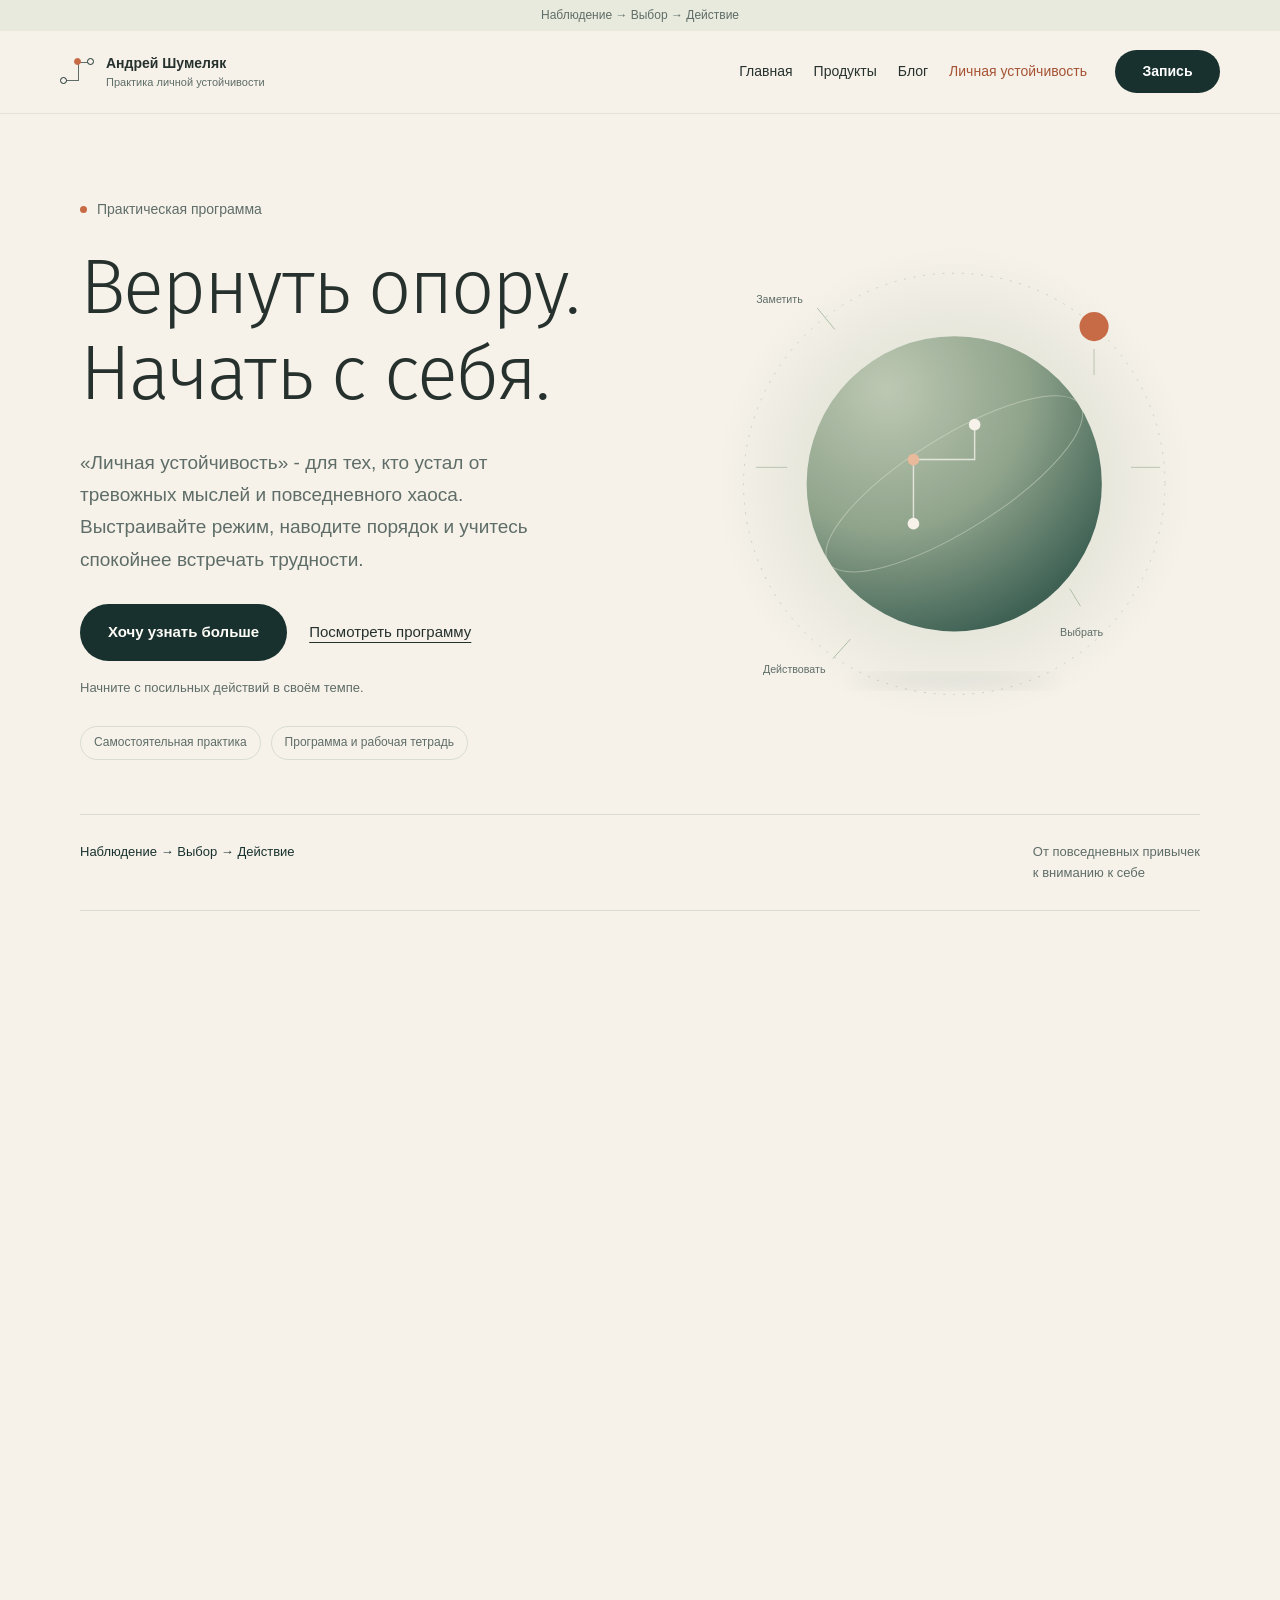
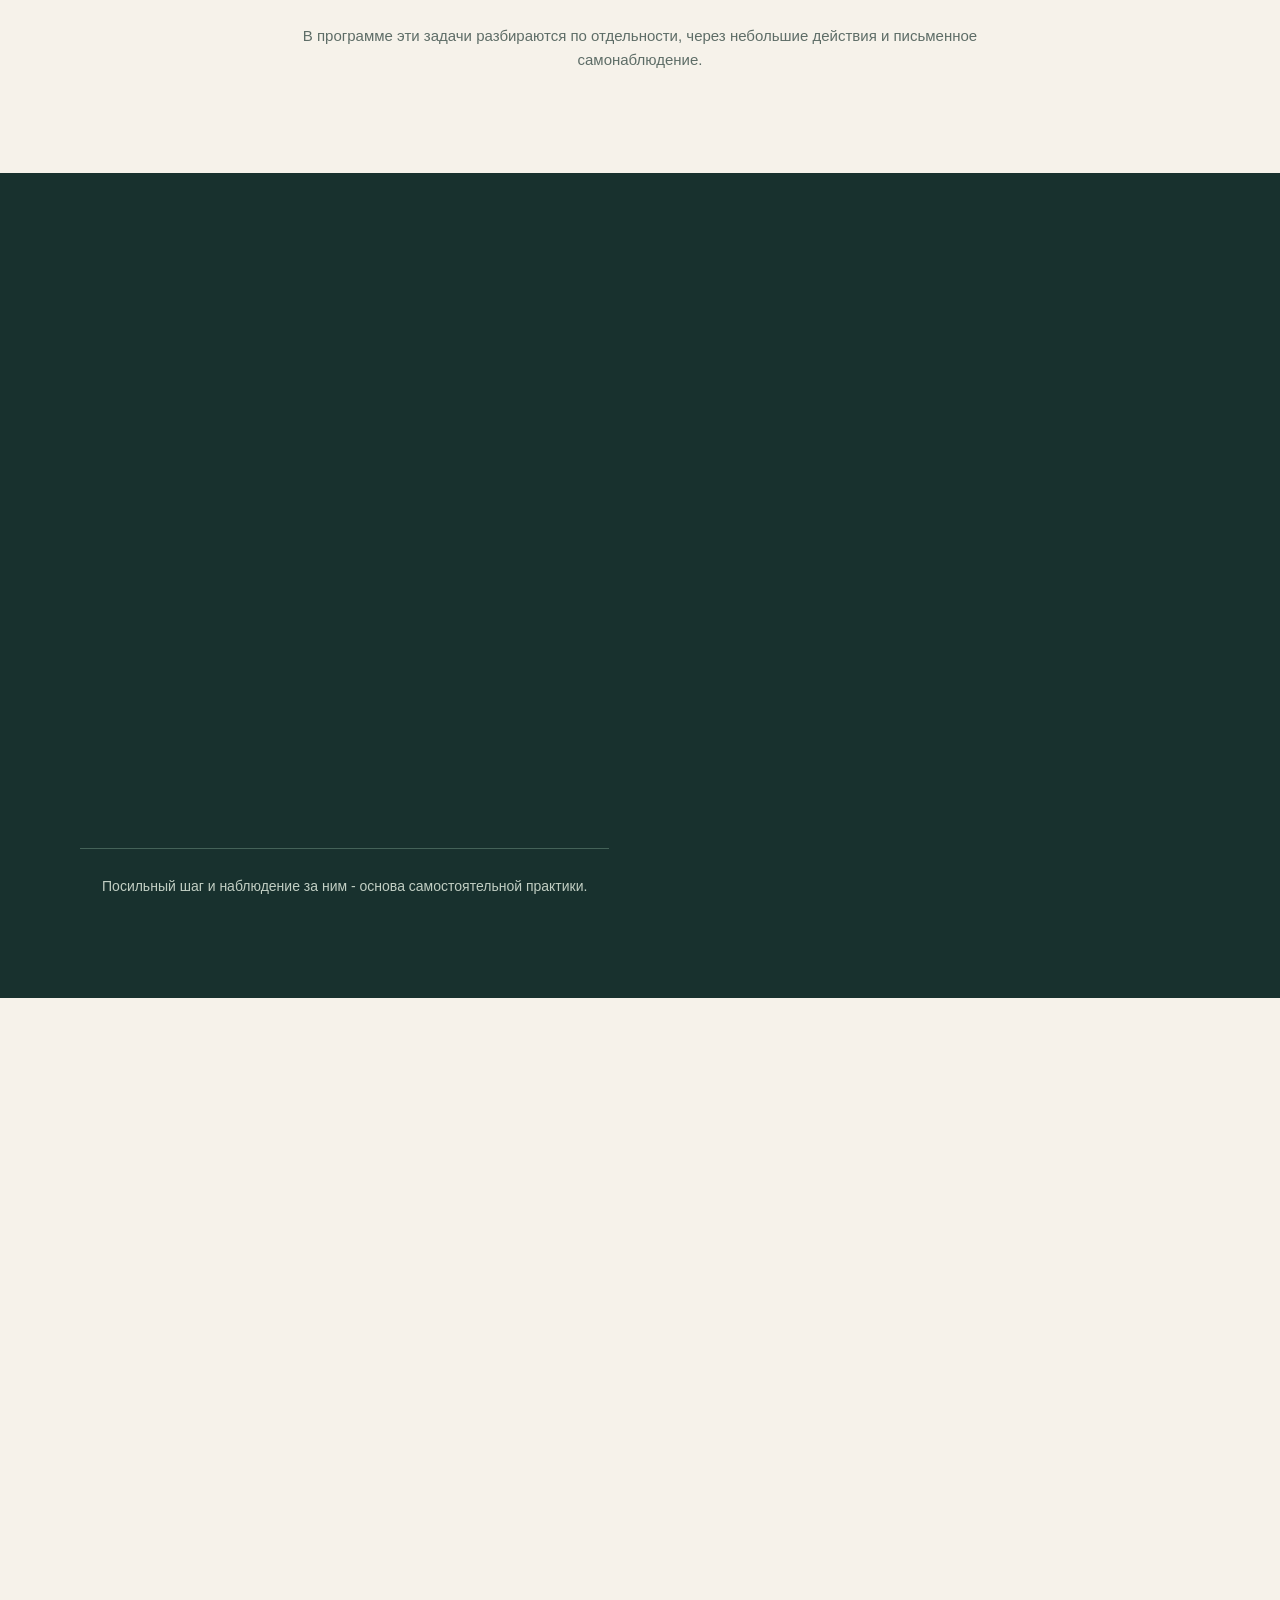
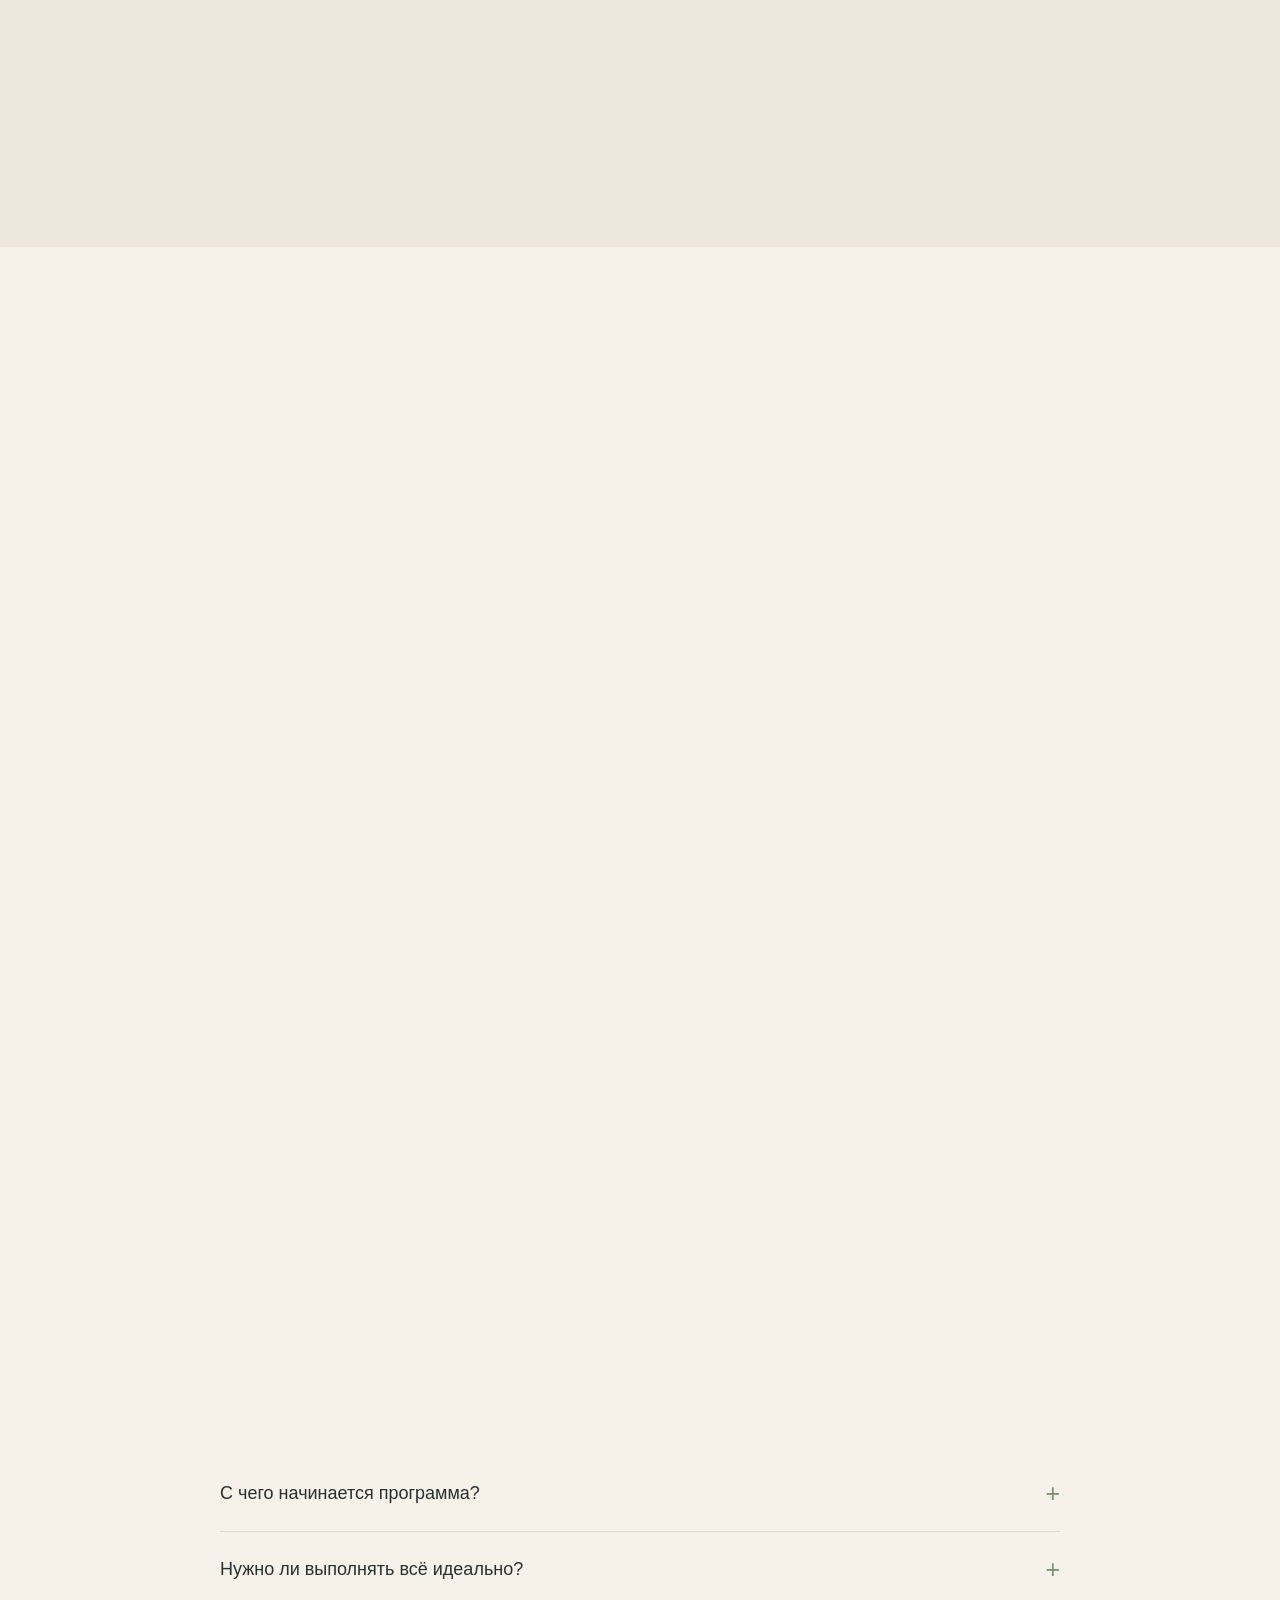
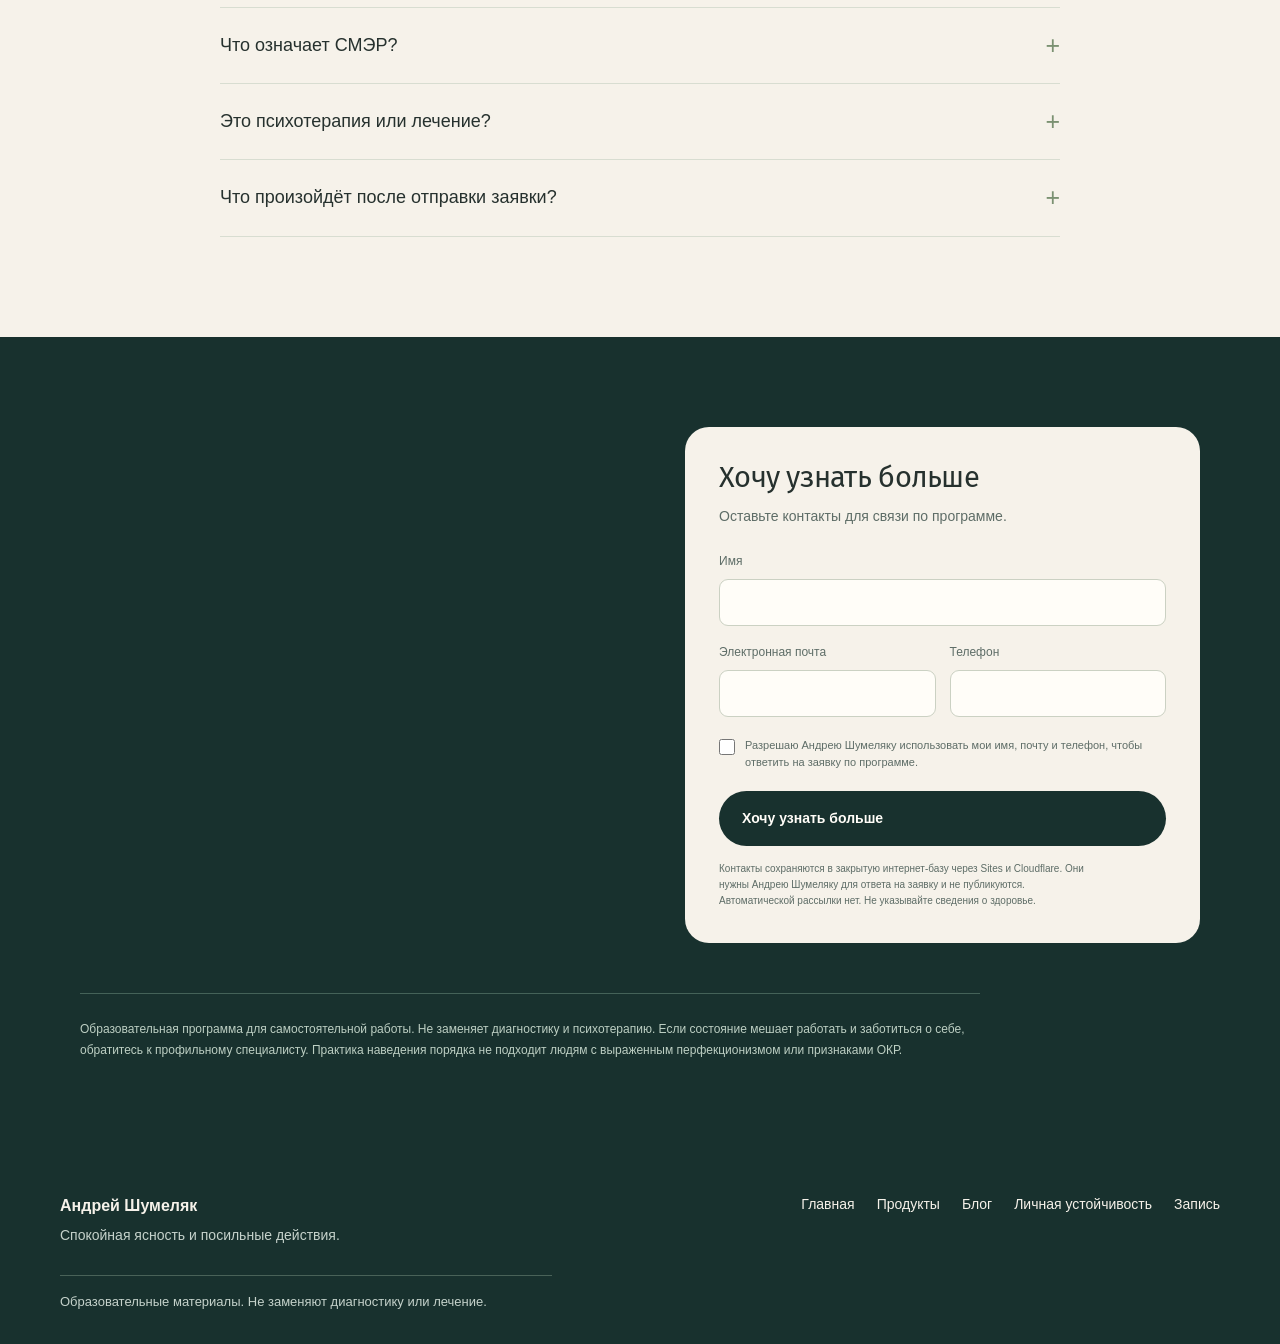
==== commit b1e4efc9: "Обновить структуру сайта и каталог контента" ====
--- a/index.html
+++ b/index.html
@@ -1,7 +1,7 @@
 <!doctype html>
-<html lang="ru"><head><meta charset="utf-8"><meta name="viewport" content="width=device-width,initial-scale=1"><meta name="theme-color" content="#18312e"><meta name="description" content="Личная устойчивость - практическая программа Андрея Шумеляка. Режим, порядок, СМЭР и самонаблюдение. Программа, материалы и форма записи."><title>Личная устойчивость | Андрей Шумеляк</title><meta http-equiv="Content-Security-Policy" content="default-src 'none'; script-src 'sha256-aBXTCPIySpcfLcHsxviOW41n7aJB1TZP3KjvAtAWPwo='; style-src 'sha256-fD5xnTZtf6YwII+hgwstYiem8Qo+QjEWRTOGqIGL/h4='; font-src 'self'; img-src 'self' data:; connect-src https://lichnaya-ustoychivost-zapis.smallpearl3.chatgpt.site; form-action https://lichnaya-ustoychivost-zapis.smallpearl3.chatgpt.site; base-uri 'none'; object-src 'none'">
+<html lang="ru"><head><meta charset="utf-8"><meta name="viewport" content="width=device-width,initial-scale=1"><meta name="theme-color" content="#18312e"><meta name="description" content="Личная устойчивость - практическая программа Андрея Шумеляка. Режим, порядок, СМЭР и самонаблюдение. Программа, материалы и форма записи."><title>Личная устойчивость | Андрей Шумеляк</title><meta http-equiv="Content-Security-Policy" content="default-src 'none'; script-src 'sha256-aBXTCPIySpcfLcHsxviOW41n7aJB1TZP3KjvAtAWPwo='; style-src 'self' 'sha256-EWCqhKytOAGYvtTJVqN5YNOIG9qUN3ZQfdMnhL1NMWM='; font-src 'self'; img-src 'self' data:; connect-src https://lichnaya-ustoychivost-zapis.smallpearl3.chatgpt.site; form-action https://lichnaya-ustoychivost-zapis.smallpearl3.chatgpt.site; base-uri 'none'; object-src 'none'">
 <style>
-@font-face{font-family:"Fira Sans";src:url("hub/assets/fonts/FiraSans-Light.ttf") format("truetype");font-style:normal;font-weight:300;font-display:swap}@font-face{font-family:"Fira Sans";src:url("hub/assets/fonts/FiraSans-Regular.ttf") format("truetype");font-style:normal;font-weight:400;font-display:swap}@font-face{font-family:"Fira Sans";src:url("hub/assets/fonts/FiraSans-Medium.ttf") format("truetype");font-style:normal;font-weight:500;font-display:swap}
+@font-face{font-family:"Fira Sans";src:url("hub/assets/fonts/FiraSans-Light.woff2") format("woff2");font-style:normal;font-weight:300;font-display:swap}@font-face{font-family:"Fira Sans";src:url("hub/assets/fonts/FiraSans-Regular.woff2") format("woff2");font-style:normal;font-weight:400;font-display:swap}@font-face{font-family:"Fira Sans";src:url("hub/assets/fonts/FiraSans-Medium.woff2") format("woff2");font-style:normal;font-weight:500;font-display:swap}
 :root{--paper:#f6f2ea;--forest:#18312e;--ink:#26312e;--muted:#5e6d67;--sage:#7b9172;--sand:#e9dfd2;--clay:#c66b45;--peach:#e8b99a;--line:#d8ddd1;--white:#fffdf8}
 *{box-sizing:border-box}html{scroll-behavior:smooth;scroll-padding-top:105px}body{margin:0;background:var(--paper);color:var(--ink);font:16px/1.65 Arial,sans-serif;-webkit-font-smoothing:antialiased}a{color:inherit}button,input{font:inherit}button,a,input,summary{-webkit-tap-highlight-color:transparent}a:focus-visible,button:focus-visible,input:focus-visible,summary:focus-visible{outline:3px solid var(--clay);outline-offset:5px}h1,h2,h3,p{margin:0}h1,h2,h3{font-family:"Fira Sans",Arial,sans-serif;line-height:1.13;letter-spacing:-.025em}h1,h2{font-weight:300}h3{font-weight:400}h1{font-size:clamp(52px,6vw,76px);max-width:760px}h2{font-size:clamp(35px,4.6vw,58px)}h3{font-size:27px;letter-spacing:-.025em;line-height:1.2}p{max-width:68ch}.container{width:min(1120px,calc(100% - 72px));margin-inline:auto}.section{padding-block:100px}.kicker{display:flex;align-items:center;gap:10px;font-size:14px;color:var(--muted);margin-bottom:24px}.kicker:before{content:"";width:7px;height:7px;border-radius:50%;background:var(--clay);flex-shrink:0}.section-head{text-align:center;max-width:760px;margin:0 auto 50px}.section-head p{font-size:18px;color:var(--muted);margin:24px auto 0;max-width:54ch}.section-head .kicker{justify-content:center}svg{display:block}.icon{width:30px;height:30px;fill:none;stroke:currentColor;stroke-width:1.5;stroke-linecap:round;stroke-linejoin:round}.sprite{position:absolute;width:0;height:0;overflow:hidden}.button{display:inline-flex;justify-content:center;align-items:center;gap:28px;min-height:56px;padding:15px 27px;border:1px solid transparent;border-radius:100px;background:var(--forest);color:var(--white);font-size:15px;font-weight:600;text-decoration:none;cursor:pointer;transition:background .2s,transform .2s}.button:hover{background:#2d5048;transform:translateY(-2px)}.button.warm{background:var(--peach);color:var(--forest)}.button.warm:hover{background:#f2c9ac}.text-link{text-underline-offset:5px;font-size:15px}.small{font-size:13px;color:var(--muted)}.topline{background:#e9eade;text-align:center;color:var(--muted);font-size:12px;padding:9px 20px;letter-spacing:.025em}.nav-shell{position:sticky;top:0;z-index:20;background:var(--paper);border-bottom:1px solid #e4e2d8}.nav{height:82px;display:flex;justify-content:space-between;align-items:center;gap:20px}.brand{display:flex;align-items:center;gap:11px;text-decoration:none;line-height:1.3;flex-shrink:0}.brand svg{width:34px;height:30px}.brand strong{display:block;font-size:14px}.brand span{display:block;font-size:11px;color:var(--muted);margin-top:3px}.nav-links{display:flex;gap:28px;align-items:center;font-size:13px}.nav-links a{text-decoration:none}.nav-links a:hover{color:var(--clay)}.nav .button{min-height:41px;font-size:12px;padding:10px 20px}.hero{padding:84px 0 54px;display:grid;grid-template-columns:1.15fr .85fr;gap:20px;align-items:center}.hero-copy{position:relative;z-index:1}.hero p.intro{font-size:19px;line-height:1.7;margin:30px 0 28px;max-width:48ch;color:var(--muted)}.hero .small{margin-top:16px}.hero-actions{display:flex;align-items:center;gap:22px;flex-wrap:wrap}.hero-art{position:relative;min-width:0;align-self:stretch;display:flex;align-items:center;justify-content:center}.hero-art>svg{width:125%;max-width:none;margin-left:-8%;overflow:visible}.orb-float{animation:orb-float 7s ease-in-out infinite}.hero-meta{display:flex;gap:10px;flex-wrap:wrap;margin-top:28px}.tag{border:1px solid var(--line);padding:6px 13px;border-radius:100px;font-size:12px;color:var(--muted)}.bridge{display:flex;justify-content:space-between;gap:24px;padding:26px 0;border-top:1px solid var(--line);border-bottom:1px solid var(--line);font-size:13px;color:var(--muted)}.bridge strong{font-weight:400;color:var(--forest)}.situations{display:grid;grid-template-columns:repeat(3,1fr);gap:20px}.situation{background:#eeeede;border:1px solid #e3e4d7;border-radius:22px;padding:30px}.situation .icon{color:var(--sage);margin-bottom:29px}.situation h3{font-size:24px;margin-bottom:14px}.situation p{font-size:15px;color:var(--muted)}.note{text-align:center;max-width:700px;margin:32px auto 0;color:var(--muted);font-size:15px}.method{background:var(--forest);color:var(--paper);position:relative;overflow:hidden}.method .section-head p{color:#c1cec3}.method .kicker{color:#c1cec3}.method-grid{display:grid;grid-template-columns:1fr 1fr 1fr;position:relative;gap:54px}.method-step{position:relative}.method-step:after{content:"";position:absolute;top:25px;left:70px;width:calc(100% - 55px);border-top:1px solid #527166}.method-step:last-child:after{display:none}.node{width:52px;height:52px;display:grid;place-items:center;border:1px solid #668176;border-radius:50%;color:var(--peach);background:var(--forest);margin-bottom:30px;font-family:"Fira Sans",Arial,sans-serif;font-size:23px}.method-step h3{font-size:29px;margin-bottom:16px}.method-step p{color:#c1cec3;font-size:15px}.method-footer{margin-top:50px;padding-top:26px;border-top:1px solid #446258;text-align:center;font-size:14px;color:#c1cec3}.program{display:grid;grid-template-columns:1fr 1fr;gap:22px}.module{background:var(--white);border:1px solid #deded2;border-radius:25px;padding:32px 34px;display:flex;flex-direction:column;min-width:0}.module-head{display:flex;align-items:center;justify-content:space-between;gap:16px;margin-bottom:26px}.step-num{font-family:"Fira Sans",Arial,sans-serif;font-size:20px;color:var(--sage)}.module .icon{color:var(--sage)}.module h3{font-size:29px;margin-bottom:18px}.module ul{padding-left:18px;margin:0 0 26px;color:var(--muted);font-size:15px}.module li+li{margin-top:7px}.module-foot{border-top:1px solid var(--line);padding-top:16px;font-size:13px;color:var(--forest);margin-top:auto}.program-tail{display:flex;gap:20px;align-items:flex-start;background:#e7eadf;border-radius:18px;padding:24px 28px;margin-top:24px}.program-tail .icon{flex-shrink:0;color:var(--sage)}.program-tail p{font-size:15px}.program-tail strong{display:block;margin-bottom:5px}.materials{background:#ede7dc;overflow:hidden}.material-layout{display:grid;grid-template-columns:.9fr 1.1fr;gap:84px;align-items:center}.material-copy p{font-size:17px;color:var(--muted);margin:24px 0}.material-copy .text-link{display:inline-block;margin-top:9px}.paper-stack{position:relative;padding:20px 0 25px}.paper-stack:before{content:"";position:absolute;inset:16px -4px 17px 10px;border-radius:7px;background:#d0d6c5;transform:rotate(5deg)}.worksheet{position:relative;background:var(--white);box-shadow:0 20px 55px #18312e12;border-radius:7px;padding:38px;transform:rotate(-2deg)}.worksheet-top{display:flex;justify-content:space-between;gap:20px;border-bottom:1px solid var(--line);padding-bottom:17px;color:var(--muted);font-size:11px}.worksheet h3{font-size:31px;margin:28px 0 12px}.worksheet p{color:var(--muted);font-size:14px}.worksheet ol{counter-reset:item;padding:0;margin:26px 0;list-style:none}.worksheet li{display:flex;gap:15px;align-items:flex-start;padding:14px 0;border-bottom:1px solid #e1e4d9;font-size:14px;line-height:1.5}.worksheet li:before{counter-increment:item;content:"0" counter(item);color:var(--sage);font-family:"Fira Sans",Arial,sans-serif;flex-shrink:0}.worksheet-label{font-size:10px;color:var(--muted);letter-spacing:.04em}.includes{display:grid;grid-template-columns:repeat(3,1fr);gap:36px}.included{padding:0 0 24px;border-bottom:1px solid var(--line)}.included .icon{color:var(--sage);margin-bottom:20px}.included h3{font-size:25px;margin-bottom:14px}.included p{font-size:15px;color:var(--muted)}.author{padding:48px;border:1px solid var(--line);border-radius:25px;display:grid;grid-template-columns:160px 1fr;align-items:center;gap:40px;margin-top:70px}.monogram{width:136px;height:136px;background:#dce2d3;border-radius:50%;display:grid;place-items:center;font-family:"Fira Sans",Arial,sans-serif;font-size:46px;color:var(--forest);letter-spacing:-.07em}.author h3{font-size:29px;margin-bottom:16px}.author p{color:var(--muted);font-size:15px;max-width:64ch}.author-label{font-size:12px;color:var(--muted);margin-bottom:10px}.faq-section{padding-top:0}.faq{max-width:840px;margin:auto}.faq details{border-bottom:1px solid var(--line)}.faq summary{display:flex;justify-content:space-between;gap:25px;padding:25px 0;list-style:none;cursor:pointer;font-size:18px;line-height:1.4}.faq summary::-webkit-details-marker{display:none}.faq summary:after{content:"+";font-size:25px;font-weight:400;color:var(--sage);line-height:1;flex-shrink:0}.faq details[open] summary:after{content:"−"}.faq details p{padding:0 40px 25px 0;color:var(--muted);font-size:15px}.closing{background:var(--forest);color:var(--paper);padding:90px 0}.closing-grid{display:grid;grid-template-columns:1fr 1fr;gap:90px;align-items:start}.closing h2{font-size:clamp(38px,4.5vw,57px);margin-bottom:25px}.closing .kicker{color:#bdcfc3}.closing-copy>p{color:#bdcfc3;font-size:17px;margin-bottom:25px}.closing-list{list-style:none;padding:0;color:#bdcfc3;font-size:14px}.closing-list li{margin:12px 0;display:flex;gap:12px;align-items:baseline}.closing-list li:before{content:"✓";color:var(--peach)}.signup{scroll-margin-top:105px;background:var(--paper);color:var(--ink);padding:34px;border-radius:24px;min-width:0}.signup h3{font-size:29px;margin-bottom:10px}.signup>p{font-size:14px;color:var(--muted);margin-bottom:24px}.lead-fields{display:grid;grid-template-columns:1fr 1fr;gap:17px 14px}.lead-fields .lead-field:first-child{grid-column:1/-1}.lead-field{display:flex;flex-direction:column;font-size:12px;gap:7px;color:var(--muted);min-width:0}.lead-field input{width:100%;min-width:0;border:1px solid #cbd1c3;background:var(--white);border-radius:9px;height:47px;padding:10px 12px;color:var(--ink);font-size:16px}.lead-field input[aria-invalid=true]{border-color:#9b4538}.field-error{color:#9b4538;font-size:12px}.field-error:empty{display:none}.primary.form-submit{display:flex;align-items:center;justify-content:space-between;gap:16px;width:100%;background:var(--forest);color:var(--white);border:0;border-radius:100px;padding:16px 23px;cursor:pointer;font-size:14px;font-weight:600;min-height:55px}.primary.form-submit:disabled{opacity:.65;cursor:wait}.primary.form-submit:hover{background:#2d5048}.consent{display:flex;gap:10px;align-items:flex-start;font-size:11px;line-height:1.55;color:var(--muted);margin:20px 0}.consent input{flex-shrink:0;width:16px;height:16px;accent-color:var(--forest);margin:2px 0 0}.form-note{font-size:10px;line-height:1.6;color:var(--muted);margin-top:15px}.form-status{font-size:13px;line-height:1.6;margin-top:15px}.form-status:empty{display:none}.form-status[data-state=success]{padding:14px;background:#dfe7d9;border-left:3px solid var(--sage)}.form-status[data-state=error]{padding:14px;background:#f0ded4;border-left:3px solid #9b4538}.spam-trap{position:absolute;width:1px;height:1px;overflow:hidden;clip-path:inset(50%)}.closing-boundary{max-width:900px;font-size:12px;color:#bdcfc3;border-top:1px solid #446258;margin-top:50px;padding-top:25px;line-height:1.7}.footer{display:flex;align-items:center;justify-content:space-between;gap:30px;flex-wrap:wrap;padding:30px 0;color:var(--muted);font-size:12px}.footer a{text-underline-offset:4px}.footer nav{display:flex;gap:22px}.skip-link{position:absolute;top:-80px;left:20px;z-index:40;background:var(--white);color:var(--forest);padding:10px 16px}.skip-link:focus{top:10px}
 @keyframes orb-float{0%,100%{transform:translateY(0)}50%{transform:translateY(-12px)}}.motion .reveal{opacity:0;transform:translateY(18px);transition:opacity .65s ease,transform .65s ease}.motion .reveal.visible{opacity:1;transform:none}
@@ -10,53 +10,48 @@
 @media(max-width:760px){html{scroll-padding-top:85px}.container{width:calc(100% - 40px)}.topline{font-size:10px;padding-block:8px}.nav{height:68px;gap:12px}.brand strong{font-size:12px}.brand span{font-size:10px}.brand svg{width:28px}.nav-links{display:none}.nav .button{font-size:11px;padding:8px 15px;min-height:37px}.hero{grid-template-columns:1fr;padding:48px 0 24px}.hero h1{font-size:clamp(46px,9.5vw,64px);letter-spacing:-.045em}.hero p.intro{font-size:17px;margin-block:24px}.hero-art{max-width:480px;justify-self:center;width:100%;margin-top:10px}.hero-art>svg{width:100%;margin:0}.hero .small{font-size:11px}.hero-meta{gap:7px;margin-top:22px}.tag{font-size:11px;padding:5px 10px}.hero-actions{gap:20px}.hero-actions .button{font-size:14px;min-height:53px}.hero-actions .text-link{font-size:13px}.bridge{font-size:11px;padding-block:20px;gap:15px;line-height:1.5}.bridge span{max-width:50%}.section{padding-block:65px}.section-head{margin-bottom:34px}.section-head p{font-size:16px;margin-top:20px}.section-head .kicker{margin-bottom:18px}.situations,.method-grid,.program,.material-layout,.includes,.closing-grid{grid-template-columns:1fr}.situations{gap:13px}.situation{padding:26px;display:grid;grid-template-columns:30px 1fr;gap:0 20px}.situation .icon{grid-row:1/3;margin:0}.situation h3{font-size:23px}.situation p{font-size:14px}.method-grid{gap:32px}.method-step{display:grid;grid-template-columns:48px 1fr;gap:0 20px}.node{width:46px;height:46px;grid-row:1/3;margin:0}.method-step:after{top:57px;left:23px;width:0;height:calc(100% - 25px);border-top:0;border-left:1px solid #527166}.method-step h3{font-size:27px;margin-bottom:11px}.method-footer{margin-top:35px}.module{padding:27px}.module h3{font-size:27px}.module-head{margin-bottom:18px}.program-tail{padding:22px;gap:14px}.material-layout{gap:30px}.material-copy p{font-size:16px}.worksheet{padding:28px}.worksheet h3{font-size:28px}.worksheet-top{font-size:10px}.includes{gap:27px}.included{display:grid;grid-template-columns:30px 1fr;gap:0 20px}.included .icon{grid-row:1/3}.included p{font-size:14px}.author{grid-template-columns:1fr;padding:28px;gap:22px;margin-top:45px}.monogram{width:72px;height:72px;font-size:28px}.author h3{font-size:26px}.faq-section{padding-top:0}.faq summary{font-size:16px;padding:22px 0}.closing{padding:65px 0}.closing-grid{gap:30px}.signup{padding:25px;scroll-margin-top:85px}.lead-fields{grid-template-columns:1fr 1fr}.closing-boundary{margin-top:35px}.footer{font-size:11px;gap:15px;padding-block:26px}.kicker{font-size:12px}}
 @media(max-width:420px){.lead-fields{grid-template-columns:1fr}.hero-actions{gap:16px}.hero-actions .button{padding-inline:20px}.hero-actions .text-link{font-size:12px}.signup{padding:23px}.worksheet{padding:24px}.worksheet-top{gap:10px}}
 @media(prefers-reduced-motion:reduce){html{scroll-behavior:auto}*,*:before,*:after{animation:none!important;transition:none!important}.motion .reveal{opacity:1;transform:none}}
-</style></head><body>
-<a class="skip-link" href="#main">Перейти к содержимому</a>
-<svg class="sprite" aria-hidden="true"><defs>
-<symbol id="i-sun" viewBox="0 0 32 32"><circle cx="16" cy="16" r="7"/><path d="M16 2v4m0 20v4M2 16h4m20 0h4M6 6l3 3m14 14 3 3M26 6l-3 3M9 23l-3 3"/></symbol>
-<symbol id="i-grid" viewBox="0 0 32 32"><rect x="4" y="4" width="9" height="9" rx="2"/><rect x="19" y="4" width="9" height="9" rx="2"/><rect x="4" y="19" width="9" height="9" rx="2"/><path d="M19 24h10m-5-5v10"/></symbol>
-<symbol id="i-thought" viewBox="0 0 32 32"><path d="M5 26V11a7 7 0 0 1 7-7h10a5 5 0 0 1 5 5v12a5 5 0 0 1-5 5h-9l-7 3zM10 12h12m-12 5h8"/></symbol>
-<symbol id="i-book" viewBox="0 0 32 32"><path d="M5 5h16a5 5 0 0 1 5 5v17H10a5 5 0 0 1-5-5zm0 17a5 5 0 0 1 5-5h16M11 8v5m4-4h7"/></symbol>
-<symbol id="i-route" viewBox="0 0 32 32"><circle cx="5" cy="25" r="3"/><circle cx="16" cy="16" r="3"/><circle cx="27" cy="6" r="3"/><path d="M8 25h8v-6m3-3h8V9"/></symbol>
-<symbol id="i-check" viewBox="0 0 32 32"><rect x="5" y="4" width="22" height="25" rx="3"/><path d="m10 12 3 3 7-7m-10 15h12"/></symbol>
+</style><link rel="canonical" href="https://shumelyakam.github.io/lichnaya-ustoychivost/"><link rel="stylesheet" data-site-shell="true" href="hub/assets/site-shell.css"><meta property="og:type" content="website"><meta property="og:title" content="Личная устойчивость | Андрей Шумеляк"><meta property="og:description" content="Личная устойчивость - практическая программа Андрея Шумеляка. Режим, порядок, СМЭР и самонаблюдение. Программа, материалы и форма записи."><meta property="og:url" content="https://shumelyakam.github.io/lichnaya-ustoychivost/"></head><body>
+<a class="site-skip" href="#main">К содержанию</a><div class="site-topbar">Наблюдение → Выбор → Действие</div>
+      <header class="site-header"><div class="site-header-inner">
+        <a class="site-brand" href="hub/index.html"><span class="site-brand-mark" aria-hidden="true"><i></i><i></i><i></i></span><span><strong>Андрей Шумеляк</strong><small>Практика личной устойчивости</small></span></a>
+        <nav class="site-nav" aria-label="Основная навигация"><a href="hub/index.html">Главная</a><a href="hub/shop/index.html">Продукты</a><a href="hub/blog/index.html">Блог</a><a href="index.html" aria-current="page">Личная устойчивость</a></nav>
+        <a class="site-header-cta" href="zapis/index.html">Запись</a>
+        <details class="site-mobile-menu"><summary>Меню</summary><nav aria-label="Мобильная навигация"><a href="hub/index.html">Главная</a><a href="hub/shop/index.html">Продукты</a><a href="hub/blog/index.html">Блог</a><a href="index.html" aria-current="page">Личная устойчивость</a><a href="zapis/index.html">Запись</a></nav></details>
+      </div></header><svg class="sprite" aria-hidden="true"><defs>
+<symbol id="i-sun" viewbox="0 0 32 32"><circle cx="16" cy="16" r="7"></circle><path d="M16 2v4m0 20v4M2 16h4m20 0h4M6 6l3 3m14 14 3 3M26 6l-3 3M9 23l-3 3"></path></symbol>
+<symbol id="i-grid" viewbox="0 0 32 32"><rect x="4" y="4" width="9" height="9" rx="2"></rect><rect x="19" y="4" width="9" height="9" rx="2"></rect><rect x="4" y="19" width="9" height="9" rx="2"></rect><path d="M19 24h10m-5-5v10"></path></symbol>
+<symbol id="i-thought" viewbox="0 0 32 32"><path d="M5 26V11a7 7 0 0 1 7-7h10a5 5 0 0 1 5 5v12a5 5 0 0 1-5 5h-9l-7 3zM10 12h12m-12 5h8"></path></symbol>
+<symbol id="i-book" viewbox="0 0 32 32"><path d="M5 5h16a5 5 0 0 1 5 5v17H10a5 5 0 0 1-5-5zm0 17a5 5 0 0 1 5-5h16M11 8v5m4-4h7"></path></symbol>
+<symbol id="i-route" viewbox="0 0 32 32"><circle cx="5" cy="25" r="3"></circle><circle cx="16" cy="16" r="3"></circle><circle cx="27" cy="6" r="3"></circle><path d="M8 25h8v-6m3-3h8V9"></path></symbol>
+<symbol id="i-check" viewbox="0 0 32 32"><rect x="5" y="4" width="22" height="25" rx="3"></rect><path d="m10 12 3 3 7-7m-10 15h12"></path></symbol>
 </defs></svg>
-<div class="topline">Режим · Порядок · Мысли · Самонаблюдение</div>
-<header class="nav-shell"><div class="container nav">
-<a class="brand" href="#top" aria-label="Андрей Шумеляк - в начало"><svg viewBox="0 0 40 32" fill="none" aria-hidden="true"><path d="M4 25h16V7h16" stroke="#7b9172"/><circle cx="4" cy="25" r="3" fill="#f6f2ea" stroke="#18312e"/><circle cx="20" cy="7" r="4" fill="#c66b45"/><circle cx="36" cy="7" r="3" fill="#f6f2ea" stroke="#18312e"/></svg><div><strong>Андрей Шумеляк</strong><span>Личная устойчивость</span></div></a>
-<nav class="nav-links" aria-label="По странице"><a href="#program">Программа</a><a href="#materials">Материалы</a><a href="#faq">Вопросы</a></nav><a class="button" href="#interest">Оставить заявку <span aria-hidden="true">↗</span></a>
-</div></header>
 <main id="main">
 <div class="container" id="top"><section class="hero" aria-labelledby="hero-title">
-<div class="hero-copy"><p class="kicker">Практическая программа</p><h1 id="hero-title">Вернуть опору.<br>Начать с себя.</h1><p class="intro">«Личная устойчивость» - для тех, кто устал от тревожных мыслей и повседневного хаоса. Выстраивайте режим, наводите порядок и учитесь спокойнее встречать трудности.</p><div class="hero-actions"><a class="button" href="#interest">Хочу узнать больше <span aria-hidden="true">↗</span></a><a class="text-link" href="#program">Посмотреть программу</a></div><p class="small">Начните с посильных действий в своём темпе.</p><div class="hero-meta"><span class="tag">Самостоятельная практика</span><span class="tag">Программа и рабочая тетрадь</span></div></div>
-<div class="hero-art"><svg viewBox="0 0 520 550" role="img" aria-label="Мягкий зелёный круг и маршрут из трёх точек: наблюдение, выбор, действие">
-<defs><radialGradient id="glow"><stop stop-color="#a9b7a1" stop-opacity=".5"/><stop offset="1" stop-color="#a9b7a1" stop-opacity="0"/></radialGradient><radialGradient id="orb" cx=".27" cy=".18" r=".88"><stop stop-color="#bdc8b3"/><stop offset=".55" stop-color="#8fA38b"/><stop offset="1" stop-color="#3e6154"/></radialGradient><filter id="soft"><feGaussianBlur stdDeviation="10"/></filter></defs>
-<circle cx="267" cy="280" r="245" fill="url(#glow)"/><circle cx="267" cy="280" r="217" fill="none" stroke="#c8d0bd" stroke-dasharray="2 8"/><g class="orb-float"><circle cx="267" cy="280" r="152" fill="url(#orb)"/><ellipse cx="267" cy="280" rx="153" ry="48" transform="rotate(-32 267 280)" fill="none" stroke="#e8eddf" stroke-opacity=".4"/><path d="M225 321v-66h63v-36" fill="none" stroke="#f6f2ea" stroke-width="1.5" stroke-opacity=".8"/><circle cx="225" cy="321" r="6" fill="#f6f2ea"/><circle cx="225" cy="255" r="6" fill="#e8b99a"/><circle cx="288" cy="219" r="6" fill="#f6f2ea"/></g>
-<circle cx="411" cy="118" r="15" fill="#c66b45"/><path d="M411 141v27M63 263h32m354 0h30" stroke="#b8c4b0"/><g font-family="Arial" font-size="11" fill="#5e6d67"><text x="63" y="94">Заметить</text><text x="376" y="437">Выбрать</text><text x="70" y="475">Действовать</text></g><path d="M126 99l18 22m253 285-11-18m-244 72 18-20" stroke="#aebda6"/><ellipse cx="267" cy="483" rx="108" ry="8" fill="#18312e" opacity=".07" filter="url(#soft)"/></svg></div>
+<div class="hero-copy"><p class="kicker">Практическая программа</p><h1 id="hero-title">Вернуть опору.<br>Начать с себя.</h1><p class="intro">«Личная устойчивость» - для тех, кто устал от тревожных мыслей и повседневного хаоса. Выстраивайте режим, наводите порядок и учитесь спокойнее встречать трудности.</p><div class="hero-actions"><a class="button" href="#interest">Хочу узнать больше </a><a class="text-link" href="#program">Посмотреть программу</a></div><p class="small">Начните с посильных действий в своём темпе.</p><div class="hero-meta"><span class="tag">Самостоятельная практика</span><span class="tag">Программа и рабочая тетрадь</span></div></div>
+<div class="hero-art"><svg viewbox="0 0 520 550" role="img" aria-label="Мягкий зелёный круг и маршрут из трёх точек: наблюдение, выбор, действие">
+<defs><radialgradient id="glow"><stop stop-color="#a9b7a1" stop-opacity=".5"></stop><stop offset="1" stop-color="#a9b7a1" stop-opacity="0"></stop></radialgradient><radialgradient id="orb" cx=".27" cy=".18" r=".88"><stop stop-color="#bdc8b3"></stop><stop offset=".55" stop-color="#8fA38b"></stop><stop offset="1" stop-color="#3e6154"></stop></radialgradient><filter id="soft"><fegaussianblur stddeviation="10"></fegaussianblur></filter></defs>
+<circle cx="267" cy="280" r="245" fill="url(#glow)"></circle><circle cx="267" cy="280" r="217" fill="none" stroke="#c8d0bd" stroke-dasharray="2 8"></circle><g class="orb-float"><circle cx="267" cy="280" r="152" fill="url(#orb)"></circle><ellipse cx="267" cy="280" rx="153" ry="48" transform="rotate(-32 267 280)" fill="none" stroke="#e8eddf" stroke-opacity=".4"></ellipse><path d="M225 321v-66h63v-36" fill="none" stroke="#f6f2ea" stroke-width="1.5" stroke-opacity=".8"></path><circle cx="225" cy="321" r="6" fill="#f6f2ea"></circle><circle cx="225" cy="255" r="6" fill="#e8b99a"></circle><circle cx="288" cy="219" r="6" fill="#f6f2ea"></circle></g>
+<circle cx="411" cy="118" r="15" fill="#c66b45"></circle><path d="M411 141v27M63 263h32m354 0h30" stroke="#b8c4b0"></path><g font-family="Arial" font-size="11" fill="#5e6d67"><text x="63" y="94">Заметить</text><text x="376" y="437">Выбрать</text><text x="70" y="475">Действовать</text></g><path d="M126 99l18 22m253 285-11-18m-244 72 18-20" stroke="#aebda6"></path><ellipse cx="267" cy="483" rx="108" ry="8" fill="#18312e" opacity=".07" filter="url(#soft)"></ellipse></svg></div>
 </section><div class="bridge"><strong>Наблюдение → Выбор → Действие</strong><span>От повседневных привычек<br>к вниманию к себе</span></div></div>
 
 <section class="section" id="inside"><div class="container"><div class="section-head reveal"><p class="kicker">Если вам знакомо</p><h2>В делах много движения.<br>Внутри мало опоры.</h2><p>Начните с того, что происходит в обычном дне: режима, пространства вокруг и мыслей, которые возвращаются снова.</p></div><div class="situations">
-<article class="situation reveal"><svg class="icon" aria-hidden="true"><use href="#i-sun"/></svg><h3>Режим трудно удержать</h3><p>Дела перемешиваются с отдыхом. Утренние планы остаются планами, а к вечеру трудно завершить день.</p></article>
-<article class="situation reveal"><svg class="icon" aria-hidden="true"><use href="#i-grid"/></svg><h3>Порядок откладывается</h3><p>На столе, в документах и телефоне накапливается лишнее. Большая уборка кажется слишком большой задачей.</p></article>
-<article class="situation reveal"><svg class="icon" aria-hidden="true"><use href="#i-thought"/></svg><h3>Мысли идут по кругу</h3><p>Одна ситуация запускает цепочку тревожных предположений. Сложно отделить случившееся от того, что вы о нём думаете.</p></article></div><p class="note">В программе эти задачи разбираются по отдельности, через небольшие действия и письменное самонаблюдение.</p></div></section>
+<article class="situation reveal"><svg class="icon" aria-hidden="true"><use href="#i-sun"></use></svg><h3>Режим трудно удержать</h3><p>Дела перемешиваются с отдыхом. Утренние планы остаются планами, а к вечеру трудно завершить день.</p></article>
+<article class="situation reveal"><svg class="icon" aria-hidden="true"><use href="#i-grid"></use></svg><h3>Порядок откладывается</h3><p>На столе, в документах и телефоне накапливается лишнее. Большая уборка кажется слишком большой задачей.</p></article>
+<article class="situation reveal"><svg class="icon" aria-hidden="true"><use href="#i-thought"></use></svg><h3>Мысли идут по кругу</h3><p>Одна ситуация запускает цепочку тревожных предположений. Сложно отделить случившееся от того, что вы о нём думаете.</p></article></div><p class="note">В программе эти задачи разбираются по отдельности, через небольшие действия и письменное самонаблюдение.</p></div></section>
 
 <section class="section method" id="method"><div class="container"><div class="section-head reveal"><p class="kicker">Основа подхода</p><h2>От внешнего порядка<br>к вниманию к себе.</h2><p>Сначала - опора в повседневности. Затем - работа с мыслями и привычными реакциями.</p></div><div class="method-grid">
 <article class="method-step reveal"><span class="node">1</span><h3>Заметьте</h3><p>Запишите, как устроен ваш день, что нарушает равновесие и какие мысли появляются в трудных ситуациях.</p></article>
 <article class="method-step reveal"><span class="node">2</span><h3>Выберите</h3><p>Определите, что сейчас в вашей власти: один ритуал, одну зону порядка или одну ситуацию для разбора.</p></article>
 <article class="method-step reveal"><span class="node">3</span><h3>Действуйте</h3><p>Сделайте выбранный шаг. Вернитесь к записям и отметьте, что помогло, что помешало и что стоит изменить.</p></article></div><p class="method-footer">Посильный шаг и наблюдение за ним - основа самостоятельной практики.</p></div></section>
 
-<section class="section" id="program"><div class="container"><div class="section-head reveal"><p class="kicker">Программа</p><h2>Четыре этапа.<br>От режима к мыслям.</h2><p>Перед началом вы отмечаете свою точку отсчёта в чек-листе удовлетворённости жизнью и возвращаетесь к нему по ходу программы.</p></div><div class="program">
-<article class="module reveal"><div class="module-head"><span class="step-num">Этап 01</span><svg class="icon" aria-hidden="true"><use href="#i-sun"/></svg></div><h3>Режим как опора</h3><ul><li>Посмотрите на свой обычный график дня.</li><li>Выберите посильный утренний ритуал.</li><li>Найдите вечерний сигнал завершения дел.</li></ul><p class="module-foot">Практика: минимальный график и лист наблюдения.</p></article>
-<article class="module reveal"><div class="module-head"><span class="step-num">Этап 02</span><svg class="icon" aria-hidden="true"><use href="#i-grid"/></svg></div><h3>Внешний порядок</h3><ul><li>Выберите небольшую зону дома или на работе.</li><li>Разберите документы, файлы или уведомления.</li><li>Завершите одно действие перед следующим.</li></ul><p class="module-foot">Практика: план порядка с конкретным первым шагом.</p></article>
-<article class="module reveal"><div class="module-head"><span class="step-num">Этап 03</span><svg class="icon" aria-hidden="true"><use href="#i-thought"/></svg></div><h3>СМЭР и самонаблюдение</h3><ul><li>Разделите ситуацию, мысль, эмоцию и реакцию.</li><li>Заметьте телесный отклик и своё поведение.</li><li>Проверьте автоматическую мысль по фактам.</li></ul><p class="module-foot">Практика: письменный разбор по шаблону СМЭР.</p></article>
-<article class="module reveal"><div class="module-head"><span class="step-num">Этап 04</span><svg class="icon" aria-hidden="true"><use href="#i-route"/></svg></div><h3>Работа с тревожными мыслями</h3><ul><li>Разделите то, что в вашей власти и вне её.</li><li>Разберите тревожный сценарий и составьте план Б.</li><li>Верните внимание к текущему действию.</li></ul><p class="module-foot">Практика: дневник мыслей и вопросы к тревожной ситуации.</p></article>
-</div><div class="program-tail reveal"><svg class="icon" aria-hidden="true"><use href="#i-check"/></svg><p><strong>В завершение - вернуться к своим записям.</strong>Отметить, что помогло, что не сработало и какую практику вы хотите оставить в повседневной жизни.</p></div></div></section>
+<section class="section" id="program"><div class="container"><div class="section-head reveal"><p class="kicker">Программа</p><h2>Пять модулей. От точки отсчёта к завершению.</h2><p>Структура самостоятельного курса на Stepik: от наблюдения за повседневностью до разбора мыслей и итоговой рефлексии.</p></div><div class="program"><article class="module reveal"><div class="module-head"><span class="step-num">Модуль 01</span></div><h3>Точка отсчёта</h3><ul><li>Вводный урок и правила работы с программой.</li><li>Чек-лист и инструменты для записи наблюдений.</li><li>План самостоятельной практики.</li></ul><p class="module-foot">Начало: отметить свою точку отсчёта.</p></article><article class="module reveal"><div class="module-head"><span class="step-num">Модуль 02</span></div><h3>Основа личной устойчивости</h3><ul><li>Режим и принцип малого шага.</li><li>Повседневные ритуалы.</li><li>Порядок в вещах, файлах и мыслях.</li></ul><p class="module-foot">Практика: выбрать один посильный шаг.</p></article><article class="module reveal"><div class="module-head"><span class="step-num">Модуль 03</span></div><h3>Автоматические мысли</h3><ul><li>Протокол СМЭР и письменное самонаблюдение.</li><li>Дневник рефлексии.</li><li>Методы повышения работоспособности и возвращение к чек-листу.</li></ul><p class="module-foot">Практика: разобрать одну ситуацию письменно.</p></article><article class="module reveal"><div class="module-head"><span class="step-num">Модуль 04</span></div><h3>Работа с тревогой</h3><ul><li>Разделить то, что в вашей власти и вне её.</li><li>Разобрать тревожный сценарий и составить план Б.</li><li>Потренировать управление вниманием.</li></ul><p class="module-foot">Практика: выбрать подходящий способ работы с мыслью.</p></article><article class="module reveal"><div class="module-head"><span class="step-num">Модуль 05</span></div><h3>Завершение курса</h3><ul><li>Вернуться к чек-листу и своим записям.</li><li>Оставить обратную связь по программе.</li><li>Познакомиться с дополнительными методами и гайдом.</li></ul><p class="module-foot">Итог: решить, какие практики оставить в повседневности.</p></article></div><div class="program-tail reveal"><svg class="icon" aria-hidden="true"><use href="#i-check"></use></svg><p><strong>В завершение - вернуться к своим записям.</strong>Отметить, что помогло, что не сработало и какую практику вы хотите оставить в повседневной жизни.</p></div></div></section>
 
 <section class="section materials" id="materials"><div class="container material-layout"><div class="material-copy reveal"><p class="kicker">Фрагмент рабочей тетради</p><h2>Мысль можно<br>рассмотреть ближе.</h2><p>Вместо того чтобы удерживать всё в голове, вы проходите по вопросам письменно. Так устроен один из фрагментов программы - работа с автоматической мыслью.</p><p>Упражнения сопровождаются шаблонами для записей: от графика дня до разбора ситуации по СМЭР.</p><a class="text-link" href="#included">Что ещё есть в программе ↓</a></div><div class="paper-stack reveal"><article class="worksheet"><div class="worksheet-top"><span>Личная устойчивость</span><span>СМЭР / Самонаблюдение</span></div><h3>Вопросы к мысли</h3><p>Выберите одну ситуацию и запишите ответы.</p><ol><li>Какие факты подтверждают эту мысль?</li><li>Какие факты ей противоречат?</li><li>Какая мысль будет одновременно более реалистичной и полезной для действия?</li></ol><span class="worksheet-label">Фрагмент программы и рабочей тетради</span></article></div></div></section>
 
 <section class="section" id="included"><div class="container"><div class="section-head reveal"><p class="kicker">Материалы для практики</p><h2>Понятно, что делать.<br>Есть куда записать.</h2><p>Программа соединяет объяснения, задания и шаблоны самонаблюдения.</p></div><div class="includes">
-<article class="included reveal"><svg class="icon" aria-hidden="true"><use href="#i-book"/></svg><h3>Программа по этапам</h3><p>Задачи и последовательность действий: от повседневного режима до работы с тревожными мыслями.</p></article>
-<article class="included reveal"><svg class="icon" aria-hidden="true"><use href="#i-check"/></svg><h3>Рабочая тетрадь</h3><p>Лист наблюдения за режимом, план порядка, шаблон СМЭР и вопросы для дневника мыслей.</p></article>
-<article class="included reveal"><svg class="icon" aria-hidden="true"><use href="#i-route"/></svg><h3>Точка отсчёта и рефлексия</h3><p>Чек-лист удовлетворённости жизнью и вопросы, с которыми можно вернуться к своим наблюдениям.</p></article></div>
+<article class="included reveal"><svg class="icon" aria-hidden="true"><use href="#i-book"></use></svg><h3>Программа по этапам</h3><p>Задачи и последовательность действий: от повседневного режима до работы с тревожными мыслями.</p></article>
+<article class="included reveal"><svg class="icon" aria-hidden="true"><use href="#i-check"></use></svg><h3>Рабочая тетрадь</h3><p>Лист наблюдения за режимом, план порядка, шаблон СМЭР и вопросы для дневника мыслей.</p></article>
+<article class="included reveal"><svg class="icon" aria-hidden="true"><use href="#i-route"></use></svg><h3>Точка отсчёта и рефлексия</h3><p>Чек-лист удовлетворённости жизнью и вопросы, с которыми можно вернуться к своим наблюдениям.</p></article></div>
 <div class="author reveal"><div class="monogram" aria-hidden="true">АШ</div><div><p class="author-label">Автор программы</p><h3>Андрей Шумеляк</h3><p>В основе «Личной устойчивости» - режим, порядок, самонаблюдение и конкретные практические шаги. Программа предлагает начать с повседневного и постепенно переходить к тому, что происходит внутри.</p></div></div></div></section>
 
 <section class="section faq-section" id="faq"><div class="container"><div class="section-head reveal"><p class="kicker">Вопросы о программе</p><h2>Перед первым шагом.</h2></div><div class="faq">
@@ -67,10 +62,8 @@
 <details><summary>Что произойдёт после отправки заявки?</summary><p>Ваши контакты сохранятся для ответа Андрея Шумеляка по программе. Отправка формы не оформляет покупку и не списывает деньги. Автоматической рассылки нет.</p></details>
 </div></div></section>
 
-<section class="closing" aria-labelledby="closing-title"><div class="container"><div class="closing-grid"><div class="closing-copy reveal"><p class="kicker">Личная устойчивость</p><h2 id="closing-title">Начните с одного<br>посильного шага.</h2><p>Оставьте контакты, чтобы узнать больше о программе Андрея Шумеляка.</p><ul class="closing-list"><li>Режим и ритуалы обычного дня</li><li>Порядок вокруг и в цифровой среде</li><li>Самонаблюдение и работа с мыслями</li></ul></div><div class="signup" id="interest"><h3>Хочу узнать больше</h3><p>Оставьте контакты для связи по программе.</p><form id="interest-form" action="https://lichnaya-ustoychivost-zapis.smallpearl3.chatgpt.site/api/leads" method="post"><div class="lead-fields"><label class="lead-field" for="first-name">Имя<input id="first-name" name="first_name" autocomplete="given-name" maxlength="80" required aria-describedby="first-name-error"><span id="first-name-error" class="field-error"></span></label><label class="lead-field" for="email">Электронная почта<input id="email" name="email" type="email" autocomplete="email" maxlength="254" required aria-describedby="email-error"><span id="email-error" class="field-error"></span></label><label class="lead-field" for="phone">Телефон<input id="phone" name="phone" type="tel" autocomplete="tel" inputmode="tel" maxlength="40" required aria-describedby="phone-error"><span id="phone-error" class="field-error"></span></label></div><div class="spam-trap" aria-hidden="true"><label for="website">Сайт<input id="website" name="website" type="text" tabindex="-1" autocomplete="off"></label></div><label class="consent"><input id="consent" type="checkbox" required> Разрешаю Андрею Шумеляку использовать мои имя, почту и телефон, чтобы ответить на заявку по программе.</label><button class="primary form-submit" type="submit">Хочу узнать больше <span class="arrow" aria-hidden="true">↗</span></button><p class="form-note">Контакты сохраняются в закрытую интернет-базу через Sites и Cloudflare. Они нужны Андрею Шумеляку для ответа на заявку и не публикуются. Автоматической рассылки нет. Не указывайте сведения о здоровье.</p><p id="form-status" class="form-status" role="status" aria-live="polite" tabindex="-1"></p></form></div></div><p class="closing-boundary">Образовательная программа для самостоятельной работы. Не заменяет диагностику и психотерапию. Если состояние мешает работать и заботиться о себе, обратитесь к профильному специалисту. Практика наведения порядка не подходит людям с выраженным перфекционизмом или признаками ОКР.</p></div></section>
-</main><footer class="container footer"><span>Андрей Шумеляк · Личная устойчивость</span><nav aria-label="Дополнительная навигация"><a href="#program">Программа</a><a href="#faq">Вопросы</a><a href="#interest">Запись</a></nav><span>Наблюдение → Выбор → Действие</span></footer>
-
-<script>if('IntersectionObserver' in window&&!window.matchMedia('(prefers-reduced-motion: reduce)').matches){document.documentElement.classList.add('motion');const observer=new IntersectionObserver(entries=>entries.forEach(entry=>{if(entry.isIntersecting){entry.target.classList.add('visible');observer.unobserve(entry.target)}}),{threshold:.08});document.querySelectorAll('.reveal').forEach(el=>observer.observe(el));}
+<section class="closing" aria-labelledby="closing-title"><div class="container"><div class="closing-grid"><div class="closing-copy reveal"><p class="kicker">Личная устойчивость</p><h2 id="closing-title">Начните с одного<br>посильного шага.</h2><p>Оставьте контакты, чтобы узнать больше о программе Андрея Шумеляка.</p><ul class="closing-list"><li>Режим и ритуалы обычного дня</li><li>Порядок вокруг и в цифровой среде</li><li>Самонаблюдение и работа с мыслями</li></ul></div><div class="signup" id="interest"><h3>Хочу узнать больше</h3><p>Оставьте контакты для связи по программе.</p><form id="interest-form" action="https://lichnaya-ustoychivost-zapis.smallpearl3.chatgpt.site/api/leads" method="post"><div class="lead-fields"><label class="lead-field" for="first-name">Имя<input id="first-name" name="first_name" autocomplete="given-name" maxlength="80" required aria-describedby="first-name-error"><span id="first-name-error" class="field-error"></span></label><label class="lead-field" for="email">Электронная почта<input id="email" name="email" type="email" autocomplete="email" maxlength="254" required aria-describedby="email-error"><span id="email-error" class="field-error"></span></label><label class="lead-field" for="phone">Телефон<input id="phone" name="phone" type="tel" autocomplete="tel" inputmode="tel" maxlength="40" required aria-describedby="phone-error"><span id="phone-error" class="field-error"></span></label></div><div class="spam-trap" aria-hidden="true"><label for="website">Сайт<input id="website" name="website" type="text" tabindex="-1" autocomplete="off"></label></div><label class="consent"><input id="consent" type="checkbox" required> Разрешаю Андрею Шумеляку использовать мои имя, почту и телефон, чтобы ответить на заявку по программе.</label><button class="primary form-submit" type="submit">Хочу узнать больше </button><p class="form-note">Контакты сохраняются в закрытую интернет-базу через Sites и Cloudflare. Они нужны Андрею Шумеляку для ответа на заявку и не публикуются. Автоматической рассылки нет. Не указывайте сведения о здоровье.</p><p id="form-status" class="form-status" role="status" aria-live="polite" tabindex="-1"></p></form></div></div><p class="closing-boundary">Образовательная программа для самостоятельной работы. Не заменяет диагностику и психотерапию. Если состояние мешает работать и заботиться о себе, обратитесь к профильному специалисту. Практика наведения порядка не подходит людям с выраженным перфекционизмом или признаками ОКР.</p></div></section>
+</main><script>if('IntersectionObserver' in window&&!window.matchMedia('(prefers-reduced-motion: reduce)').matches){document.documentElement.classList.add('motion');const observer=new IntersectionObserver(entries=>entries.forEach(entry=>{if(entry.isIntersecting){entry.target.classList.add('visible');observer.unobserve(entry.target)}}),{threshold:.08});document.querySelectorAll('.reveal').forEach(el=>observer.observe(el));}
 const interestForm=document.getElementById('interest-form');
 const formStatus=document.getElementById('form-status');
 const submitButton=interestForm.querySelector('button[type=submit]');
@@ -99,4 +92,4 @@
   }catch(error){formStatus.dataset.state='error';formStatus.textContent=error.name==='AbortError'?'Сервер не ответил вовремя. Данные остались в форме - повторите отправку.':error instanceof TypeError?'Нет связи с сервером. Проверьте интернет и повторите отправку.':error.message;}
   finally{clearTimeout(timer);pending=false;submitButton.disabled=false;interestForm.removeAttribute('aria-busy');formStatus.focus();}
 });
-</script></body></html>+</script><footer class="site-footer"><div class="site-footer-inner"><div><strong>Андрей Шумеляк</strong><p>Спокойная ясность и посильные действия.</p></div><nav aria-label="Навигация внизу страницы"><a href="hub/index.html">Главная</a><a href="hub/shop/index.html">Продукты</a><a href="hub/blog/index.html">Блог</a><a href="index.html" aria-current="page">Личная устойчивость</a><a href="zapis/index.html">Запись</a></nav><p class="site-disclaimer">Образовательные материалы. Не заменяют диагностику или лечение.</p></div></footer></body></html>
--- a/hub/assets/site-shell.css
+++ b/hub/assets/site-shell.css
@@ -0,0 +1,28 @@
+:root{--site-paper:#f6f2ea;--site-forest:#18312e;--site-ink:#26312e;--site-muted:#5e6d67;--site-clay:#c66b45;--site-line:#d9ded4}
+.site-skip{position:absolute;top:-100px;left:16px;z-index:1000;padding:10px 16px;background:#fff;color:var(--site-forest)}
+.site-skip:focus{top:12px}
+.site-topbar{padding:7px 20px;text-align:center;background:#e9eade;color:var(--site-muted);font:400 12px/1.4 Arial,sans-serif}
+.site-header{position:sticky;top:0;z-index:40;background:var(--site-paper);border-bottom:1px solid #e4e2d8}
+.site-header-inner{width:min(1160px,calc(100% - 48px));min-height:82px;margin:auto;display:flex;align-items:center;gap:28px}
+.site-brand{display:inline-flex;align-items:center;gap:12px;flex:none;text-decoration:none;color:var(--site-ink);font:400 14px/1.2 Arial,sans-serif}
+.site-brand strong,.site-brand small{display:block}.site-brand strong{font-weight:700}.site-brand small{margin-top:4px;color:var(--site-muted);font-size:11px}
+.site-brand-mark{position:relative;display:block;width:34px;height:29px;background:linear-gradient(var(--site-muted),var(--site-muted)) 4px 23px/14px 1px no-repeat,linear-gradient(var(--site-muted),var(--site-muted)) 18px 5px/1px 19px no-repeat,linear-gradient(var(--site-muted),var(--site-muted)) 18px 5px/13px 1px no-repeat}
+.site-brand-mark i{position:absolute;width:7px;height:7px;border-radius:50%;border:1px solid var(--site-forest);background:var(--site-paper)}.site-brand-mark i:nth-child(1){left:0;top:20px}.site-brand-mark i:nth-child(2){left:14px;top:1px;background:var(--site-clay);border-color:var(--site-clay)}.site-brand-mark i:nth-child(3){right:0;top:1px}
+.site-nav{display:flex;align-items:center;justify-content:flex-end;gap:21px;flex:1;white-space:nowrap}
+.site-nav a,.site-mobile-menu nav a{color:var(--site-ink);text-decoration:none;font:400 14px/1.35 Arial,sans-serif}
+.site-nav a:hover,.site-nav a[aria-current=page],.site-mobile-menu nav a:hover{color:#a65334}
+.site-header-cta{display:inline-flex;align-items:center;justify-content:center;min-width:105px;min-height:43px;padding:9px 20px;border-radius:100px;background:var(--site-forest);color:white;text-decoration:none;font:700 14px/1.2 Arial,sans-serif}
+.site-header-cta:hover{background:#2d5048;color:white}.site-mobile-menu{display:none}
+.site-footer{background:var(--site-forest);color:var(--site-paper);padding:44px 0 32px;font:400 14px/1.5 Arial,sans-serif}
+.site-footer-inner{width:min(1160px,calc(100% - 48px));margin:auto;display:grid;grid-template-columns:minmax(180px,1fr) 2fr;gap:22px 48px}
+.site-footer strong{font-size:16px}.site-footer p{margin:7px 0 0;color:#c5d2cb}.site-footer nav{display:flex;align-items:start;justify-content:flex-end;gap:13px 22px;flex-wrap:wrap}
+.site-footer nav a{color:#f6f2ea;text-decoration:none}.site-footer nav a:hover{text-decoration:underline}
+.site-footer .site-disclaimer{grid-column:1/-1;padding-top:16px;border-top:1px solid #496258;font-size:13px}
+.topic-group{scroll-margin-top:110px;margin-bottom:56px}.topic-title{font-size:clamp(25px,3vw,34px);margin:0 0 22px}.related-reading{display:grid;gap:9px;margin-top:30px}.related-reading h2{font-size:22px;margin:0 0 7px}.related-reading a{color:var(--site-forest);text-decoration:underline;text-underline-offset:3px}
+.product-list{display:grid;grid-template-columns:repeat(auto-fit,minmax(min(100%,320px),1fr));gap:20px}.catalog-product{display:flex;flex-direction:column;min-height:310px;padding:30px;border:1px solid var(--site-line);border-radius:22px;background:#fffdf8;text-decoration:none;color:var(--site-ink);transition:transform .2s,box-shadow .2s}.catalog-product:hover{transform:translateY(-3px);box-shadow:0 12px 30px #18312e14}.catalog-product h2{font-size:clamp(27px,3vw,38px);font-weight:300;margin:22px 0 14px}.catalog-product p{color:var(--site-muted)}.catalog-status{font-size:14px;color:var(--site-muted)}.catalog-action{margin-top:auto;padding-top:24px;font-weight:700;color:var(--site-forest)}.catalog-note{margin-top:22px;color:var(--site-muted);font-size:14px}
+.product-detail{padding:76px 0 95px}.product-detail>h1{max-width:850px;margin:0 0 24px}.product-detail>.lead{max-width:720px}.product-detail section{max-width:760px;padding-top:55px}.product-detail section h2{margin-bottom:17px}.product-detail li{margin:8px 0}.product-note{margin:48px 0 25px;color:var(--site-muted);font-size:14px}
+.site-header a:focus-visible,.site-footer a:focus-visible,.site-mobile-menu summary:focus-visible,.catalog-product:focus-visible,.related-reading a:focus-visible{outline:3px solid var(--site-clay);outline-offset:4px}
+@media(max-width:930px){.site-header-inner{min-height:69px}.site-nav{display:none}.site-header-cta{margin-left:auto}.site-mobile-menu{display:block;position:relative}.site-mobile-menu summary{list-style:none;cursor:pointer;border:1px solid var(--site-line);border-radius:100px;padding:10px 16px;color:var(--site-ink);font:700 14px/1.3 Arial,sans-serif}.site-mobile-menu summary::-webkit-details-marker{display:none}.site-mobile-menu nav{position:absolute;right:0;top:calc(100% + 12px);width:min(300px,calc(100vw - 32px));display:grid;gap:0;padding:8px;border:1px solid var(--site-line);border-radius:14px;background:var(--site-paper);box-shadow:0 12px 30px #18312e20}.site-mobile-menu nav a{padding:12px;border-radius:8px}.site-mobile-menu nav a:hover{background:#e9eade}}
+@media(max-width:600px){.site-header-inner,.site-footer-inner{width:calc(100% - 32px)}.site-brand small{font-size:10px}.site-header-cta{min-width:auto;padding:9px 14px}.site-footer-inner{grid-template-columns:1fr}.site-footer nav{justify-content:flex-start}.site-footer .site-disclaimer{grid-column:1}.product-detail{padding:55px 0 75px}}
+@media(max-width:420px){.site-header-inner{gap:8px}.site-brand{gap:7px;font-size:13px}.site-brand small{display:none}.site-brand-mark{width:30px;flex:none}.site-header-cta{padding:9px 12px}.site-mobile-menu summary{padding:9px 11px}}
+@media(prefers-reduced-motion:reduce){.catalog-product{transition:none}}
